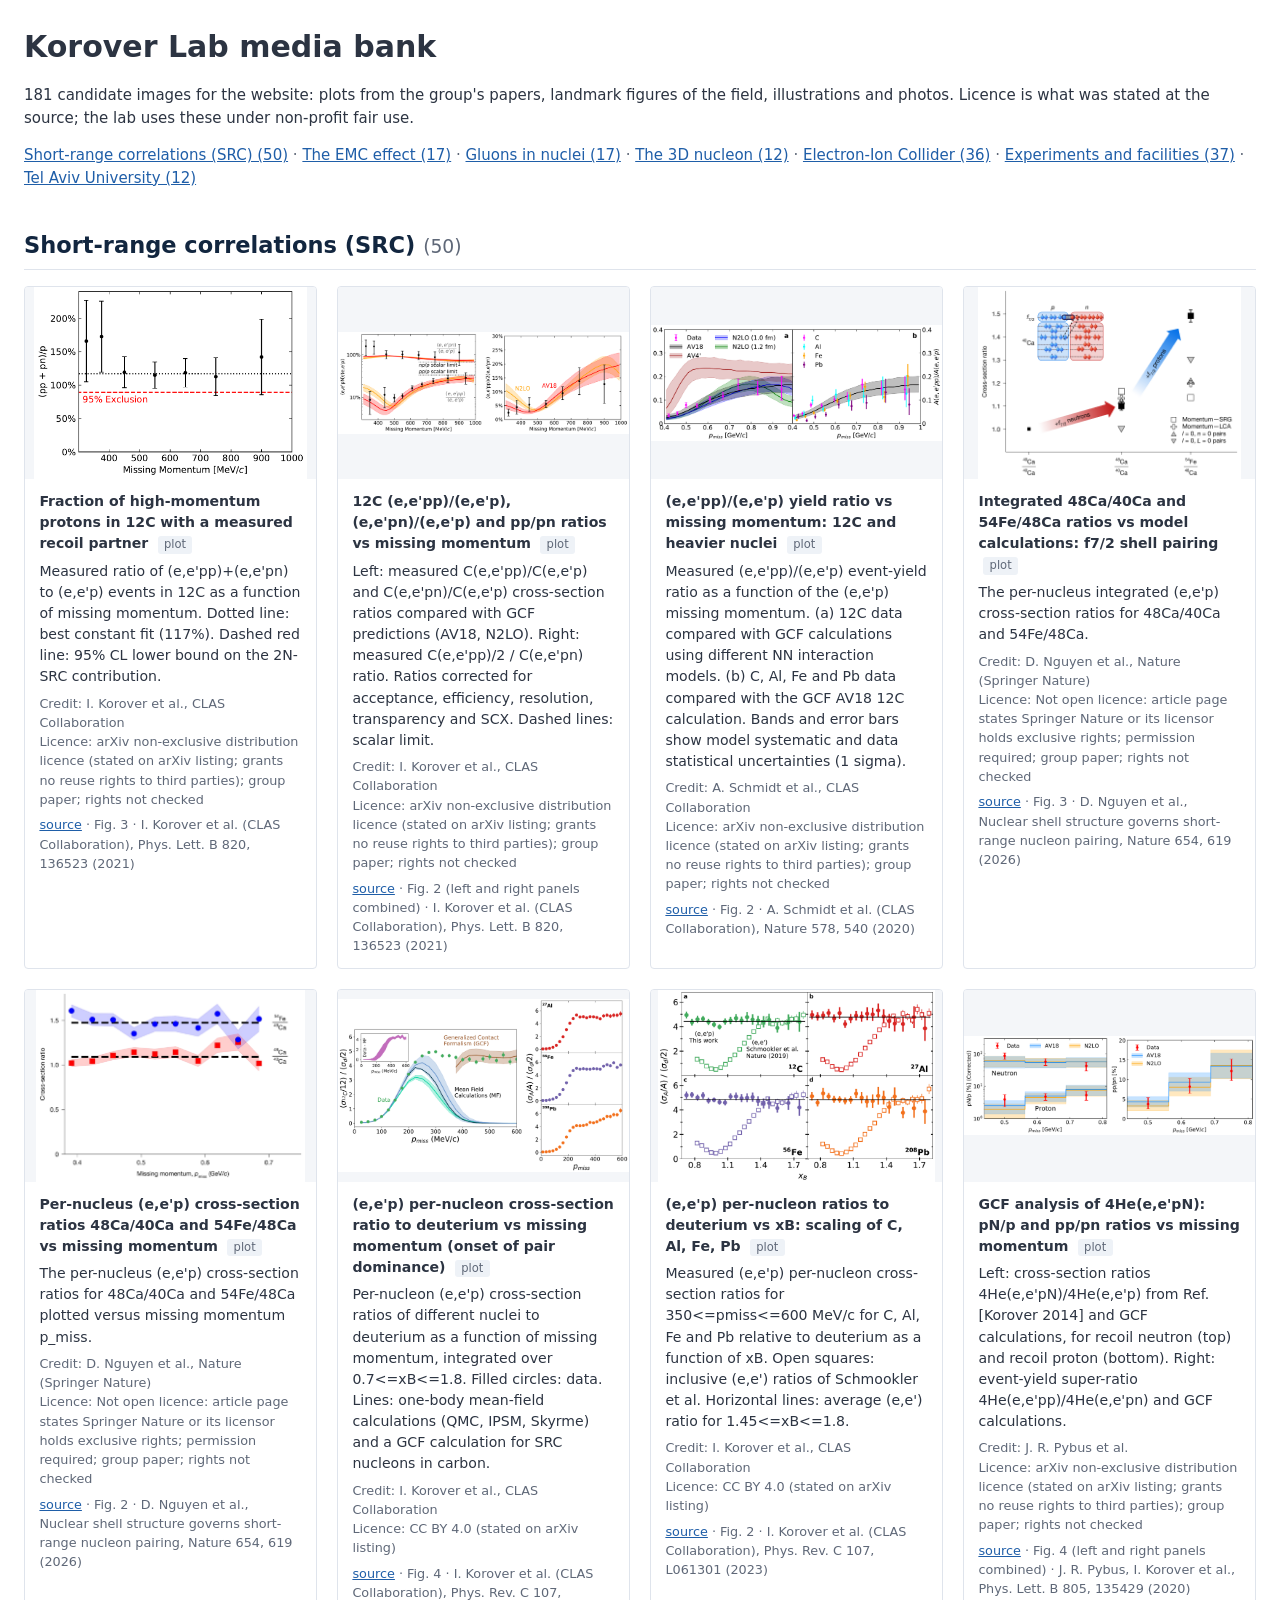
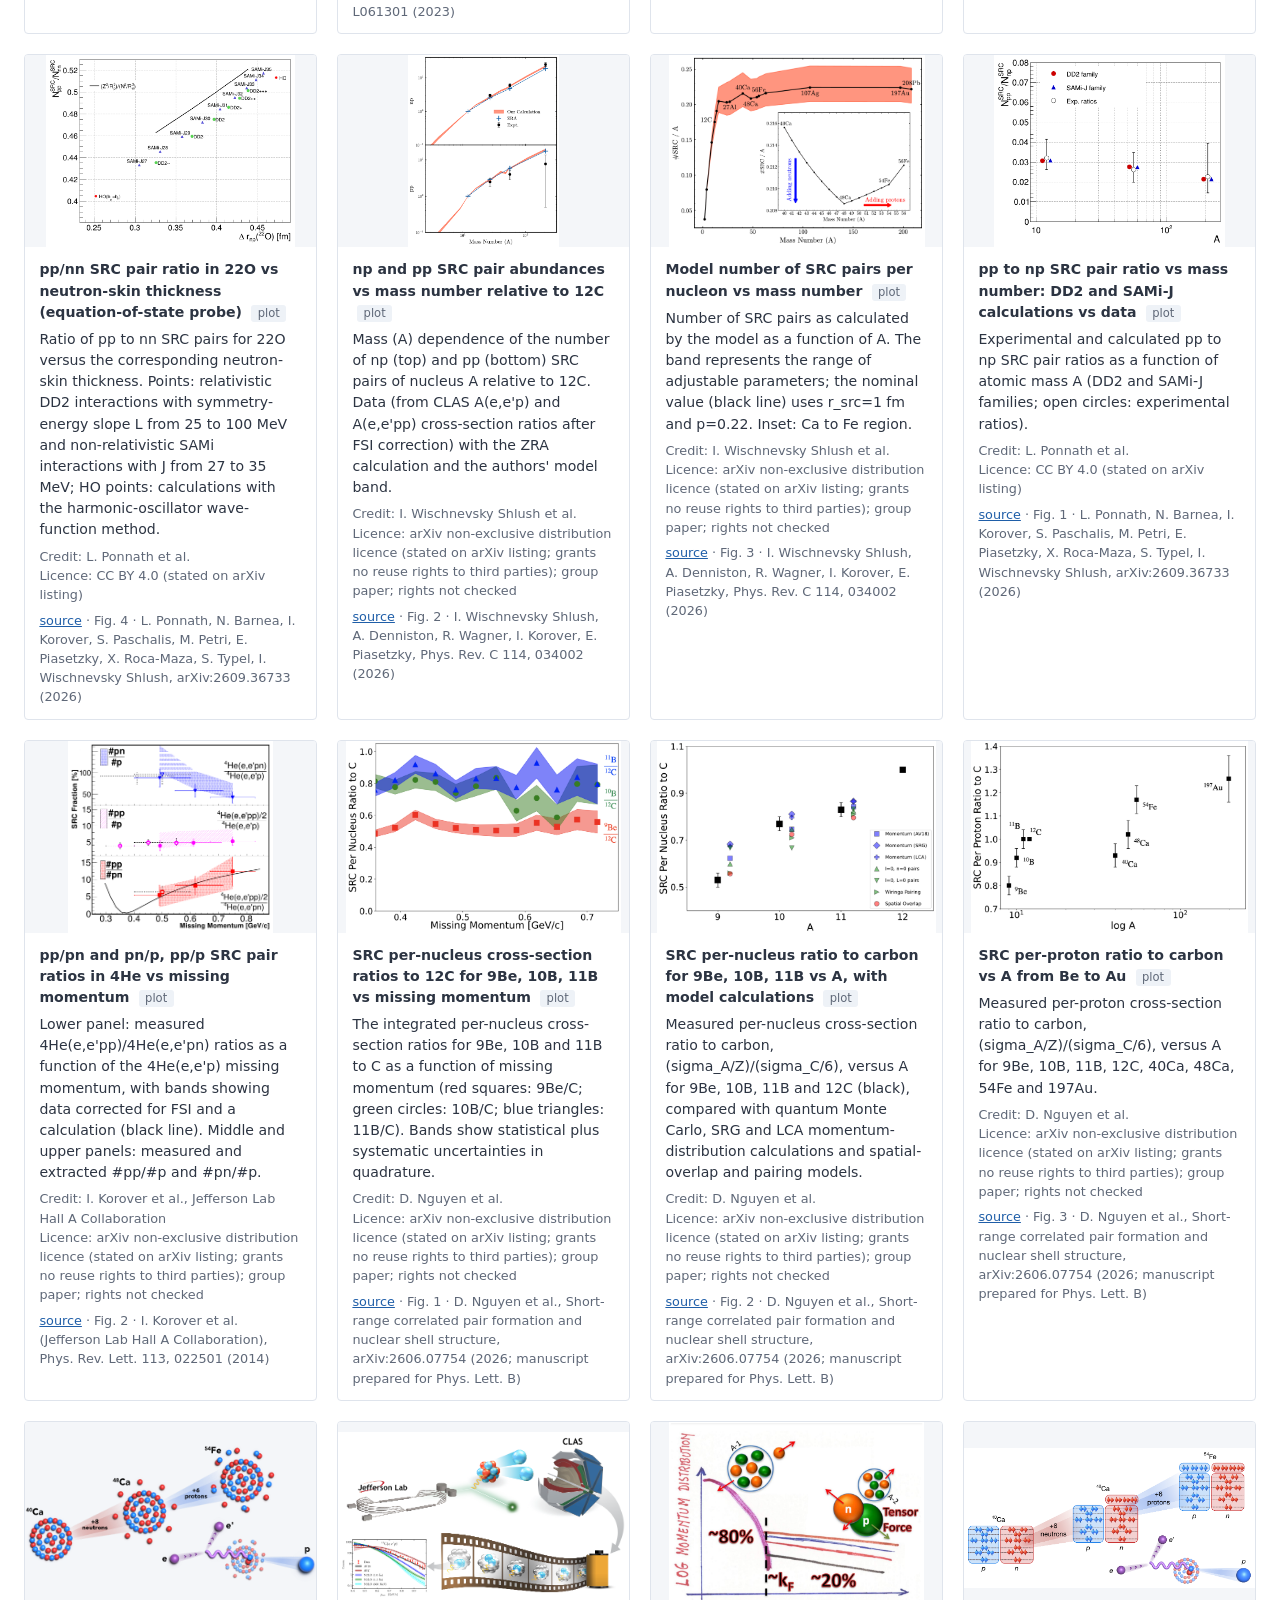
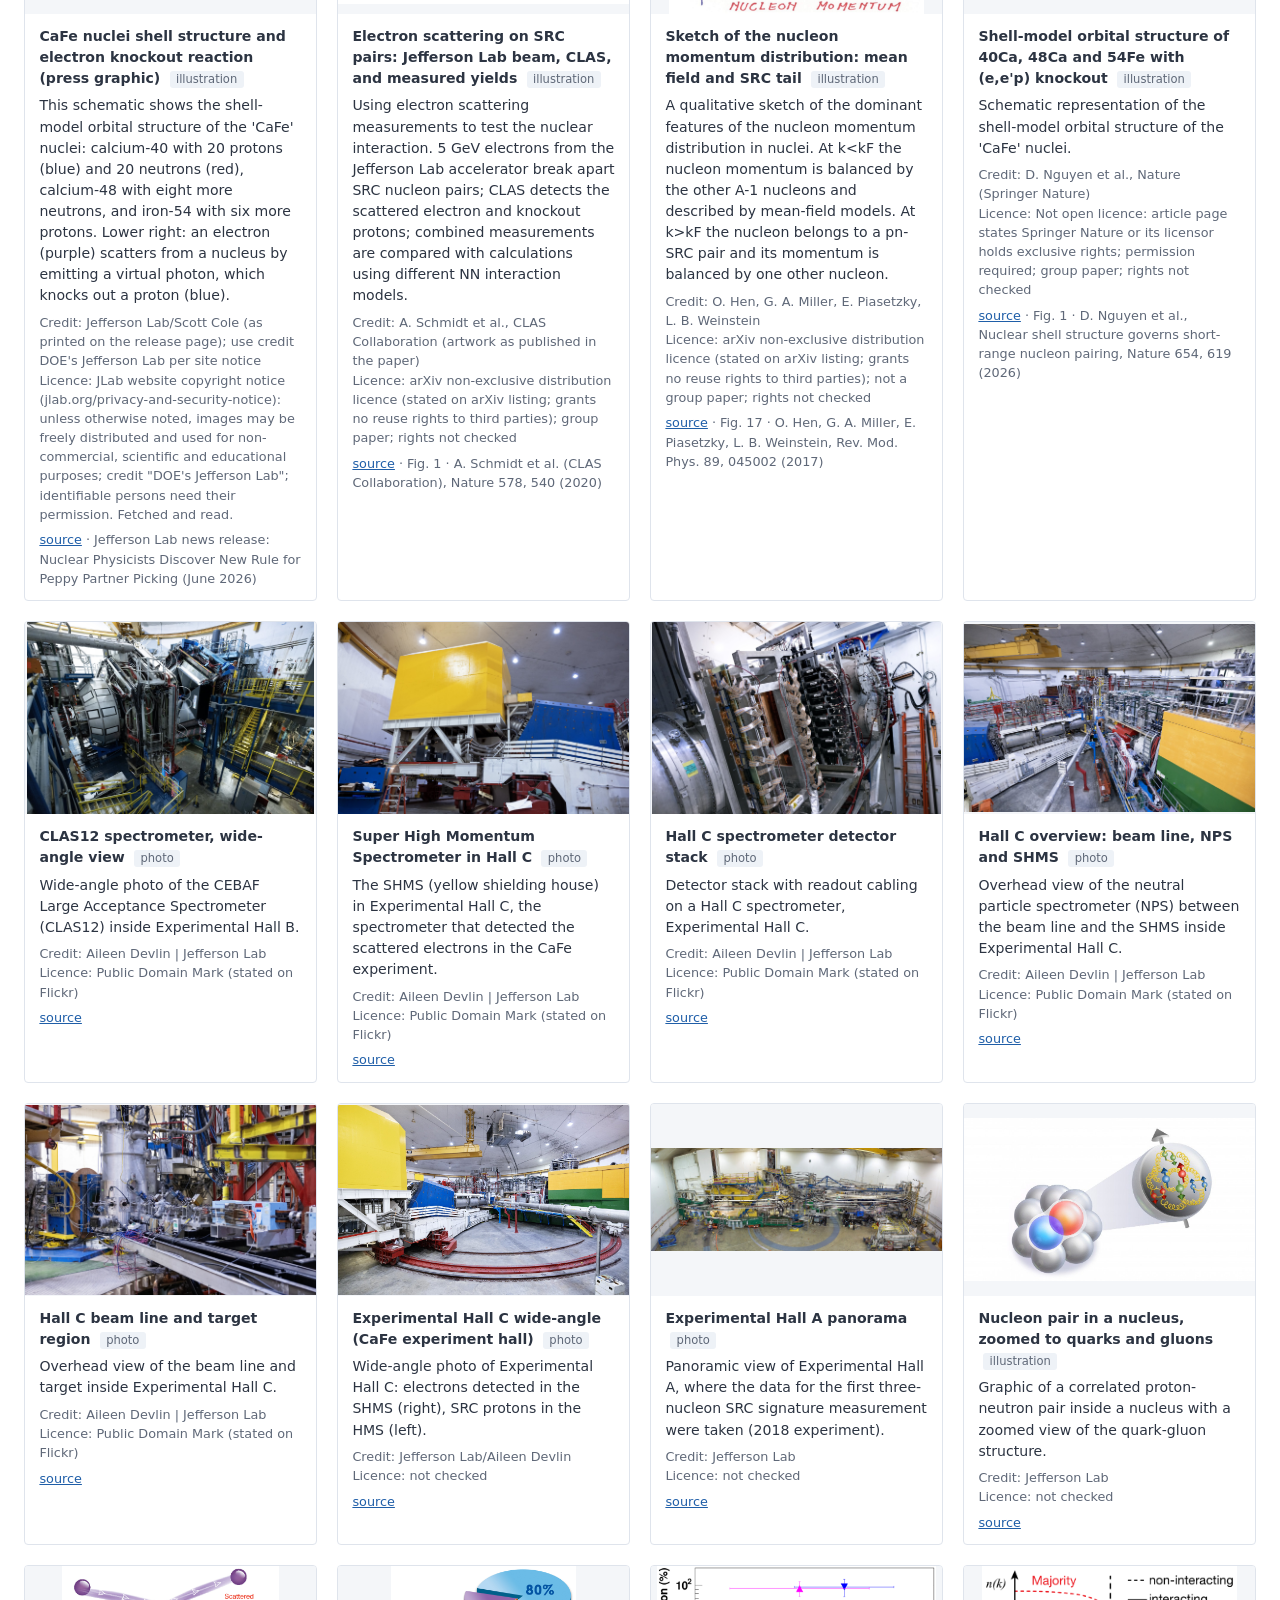
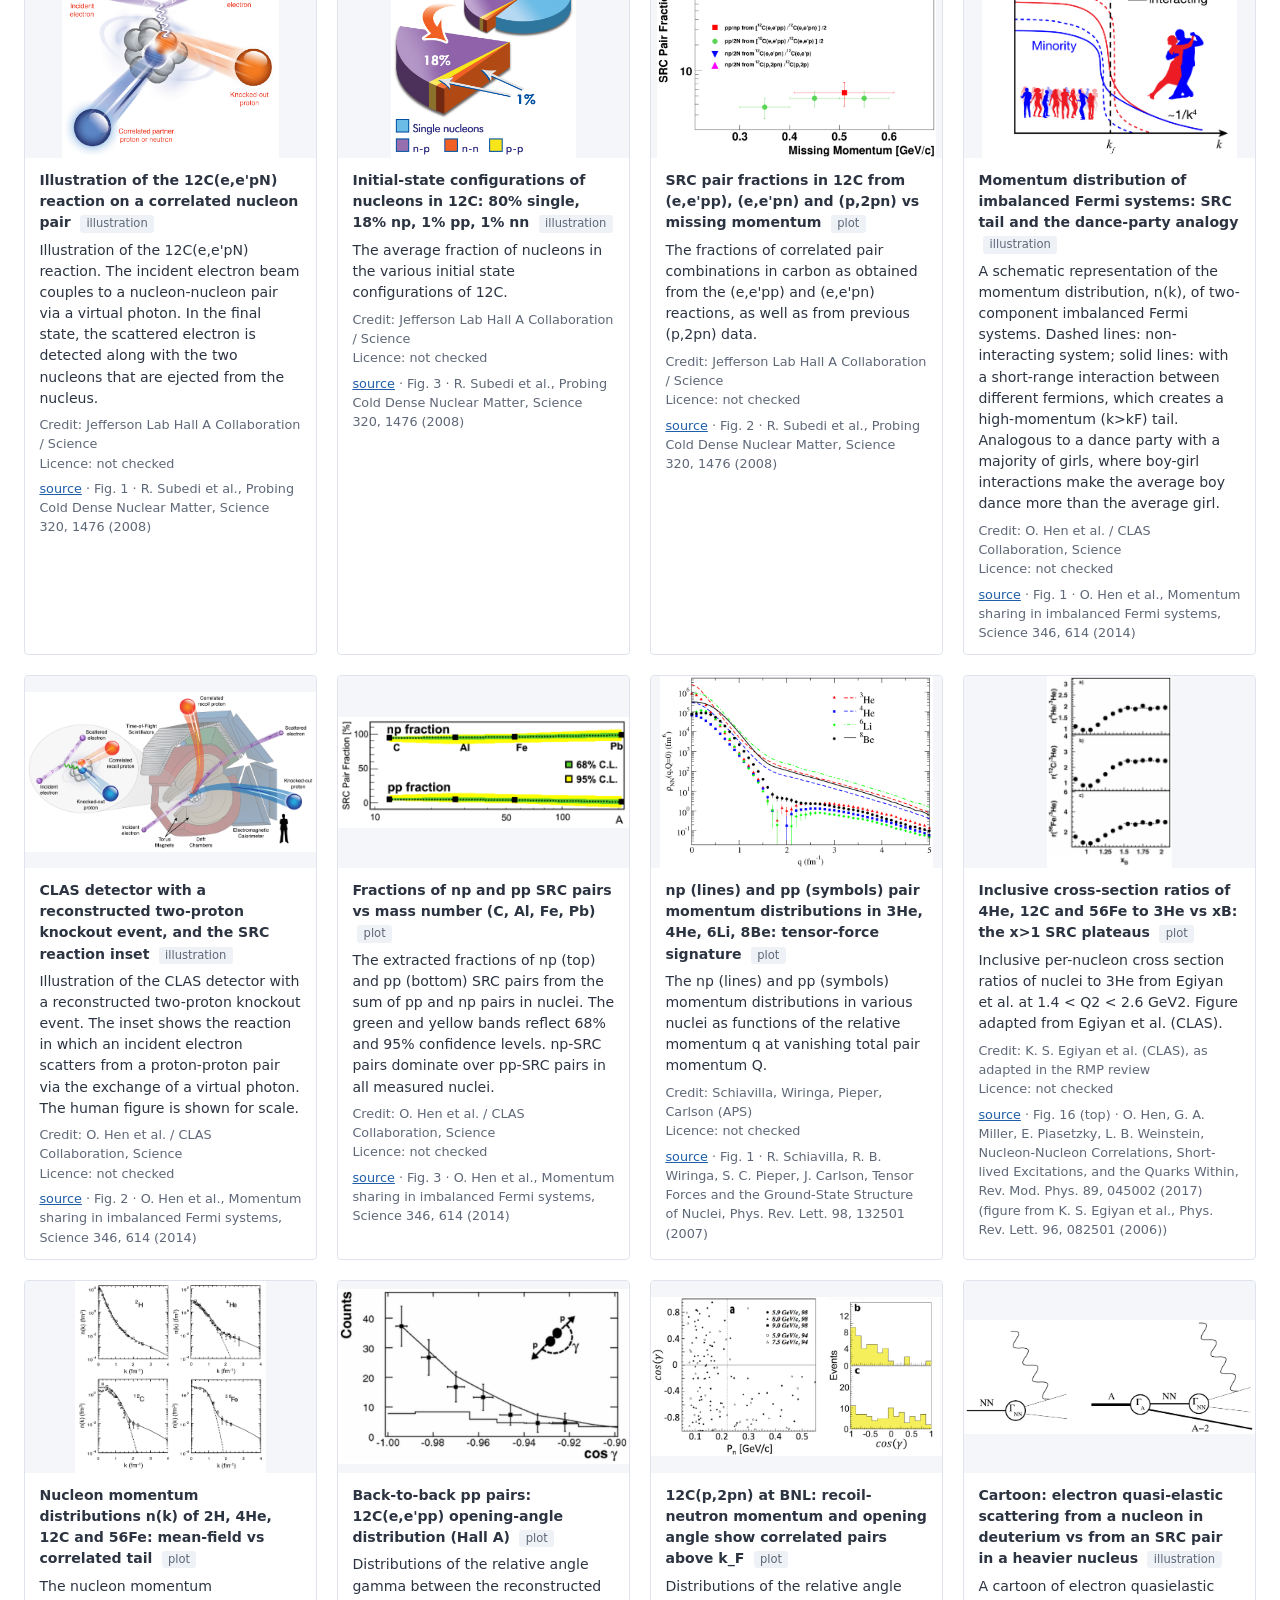
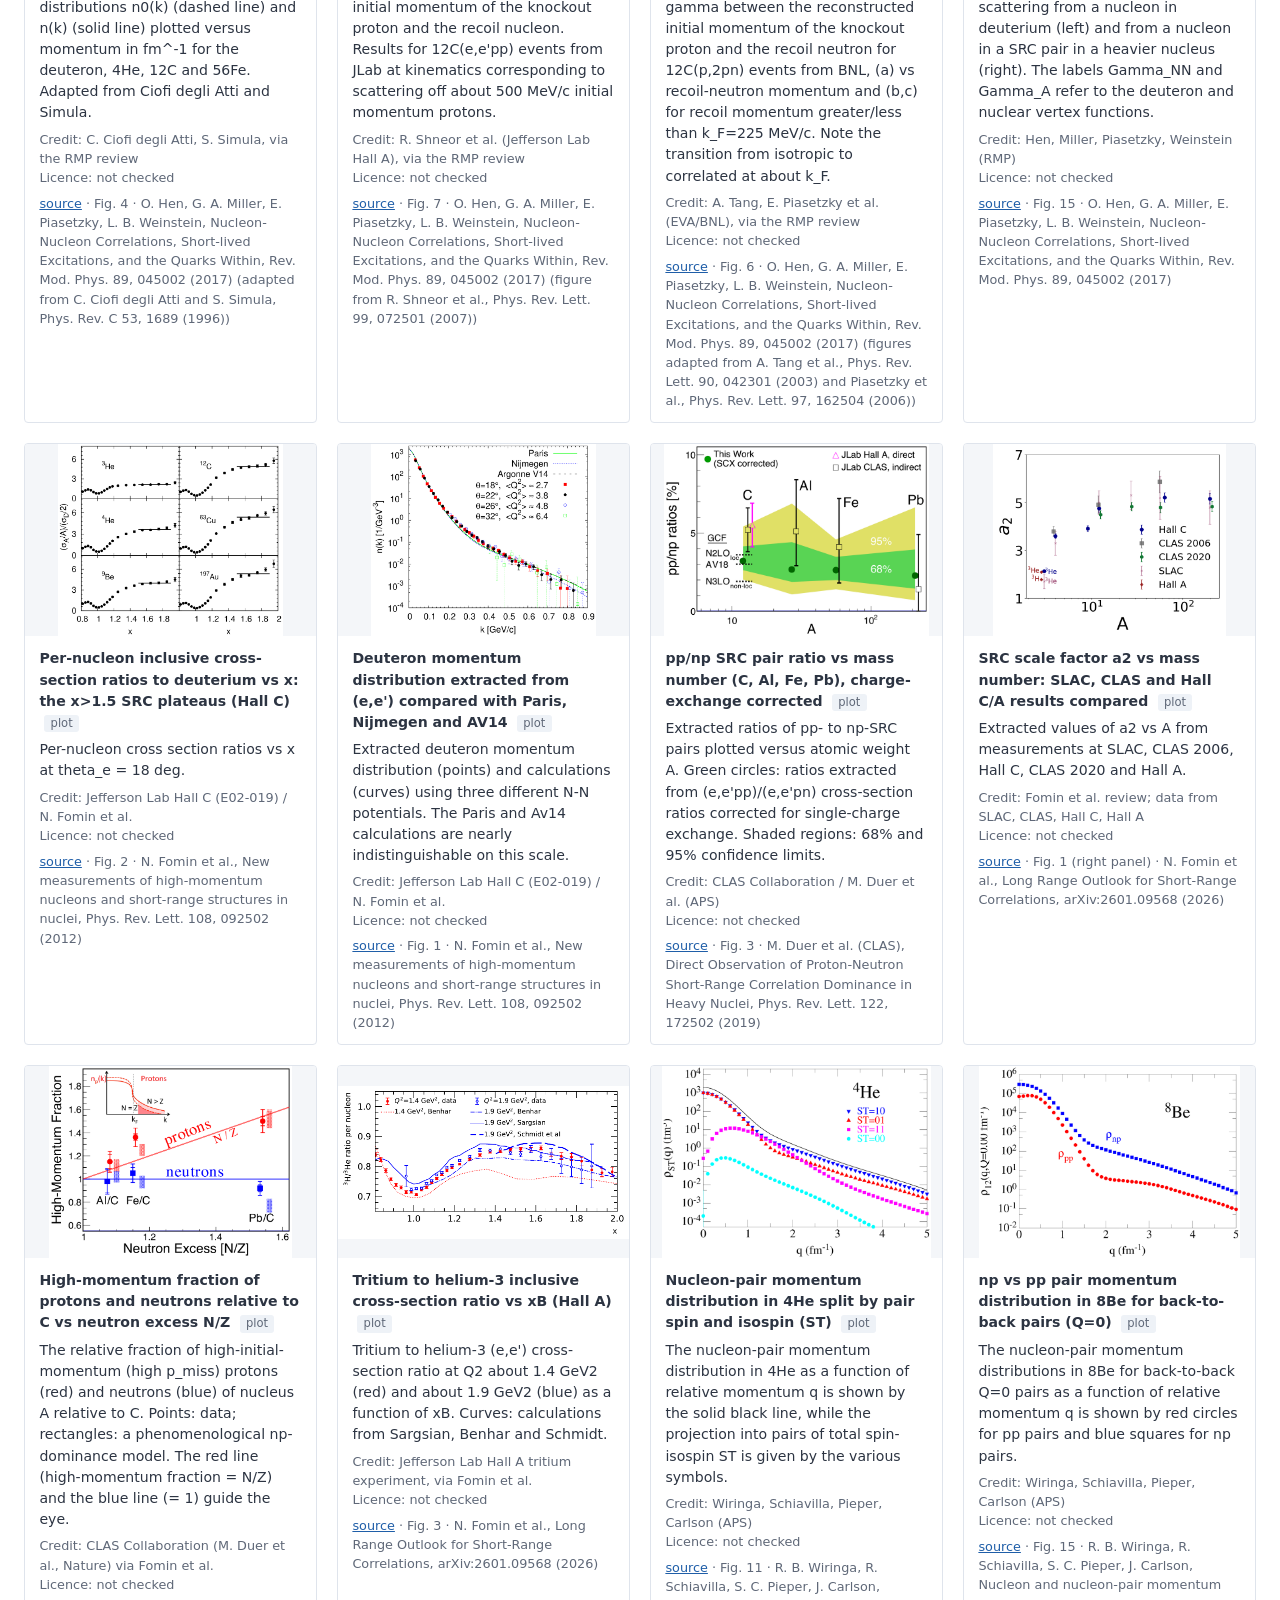
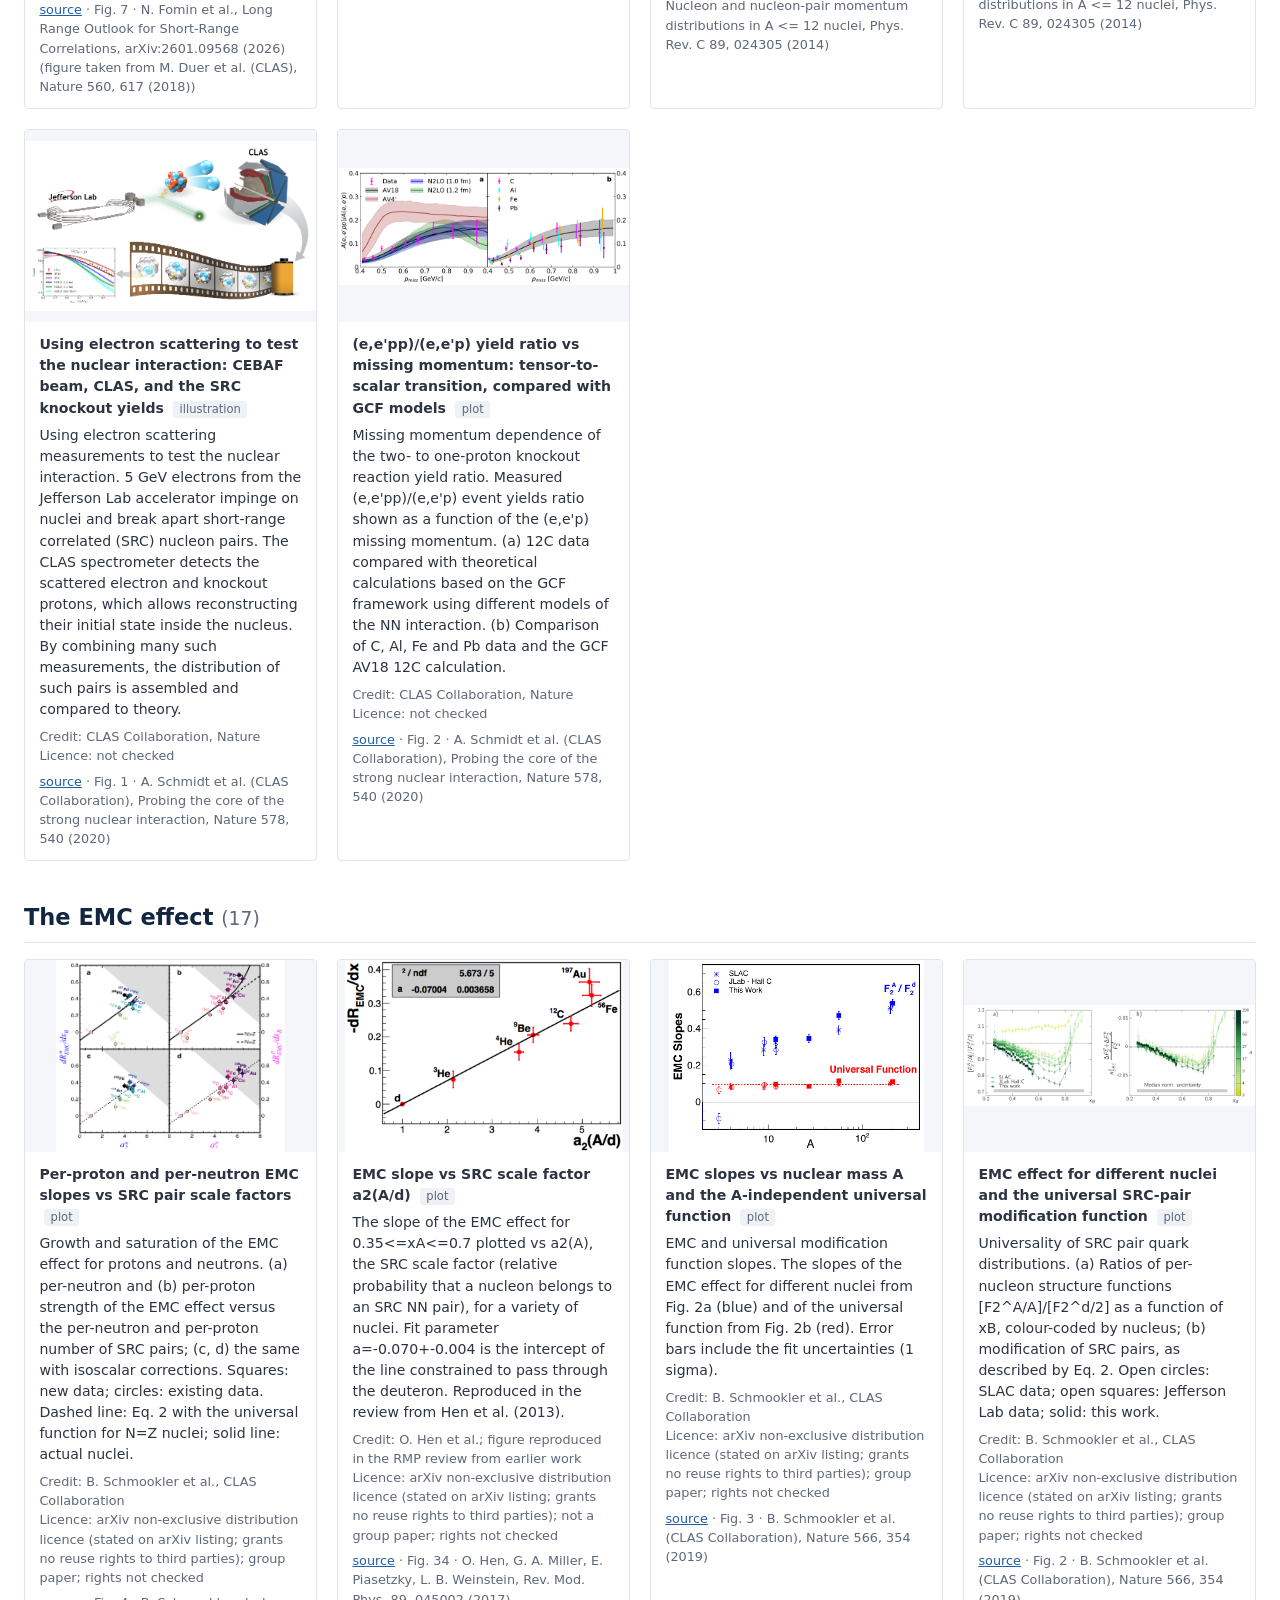
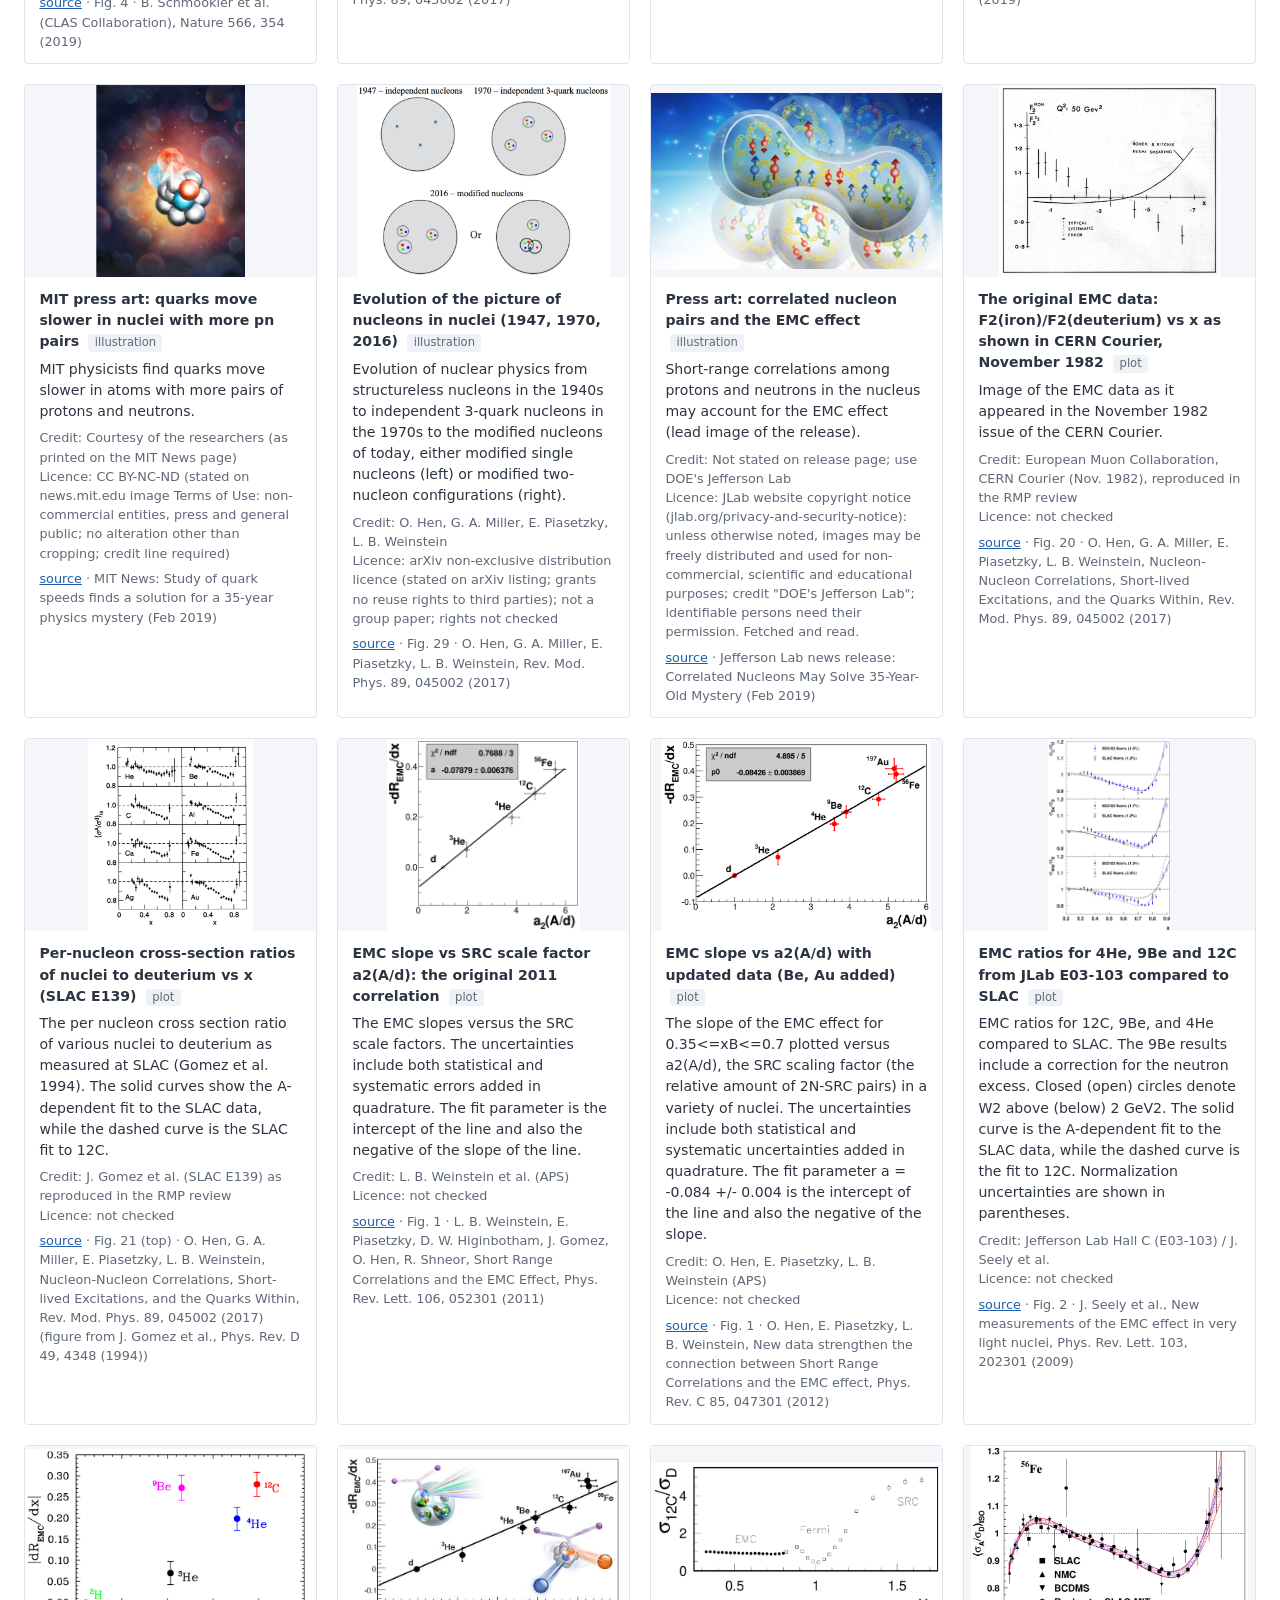
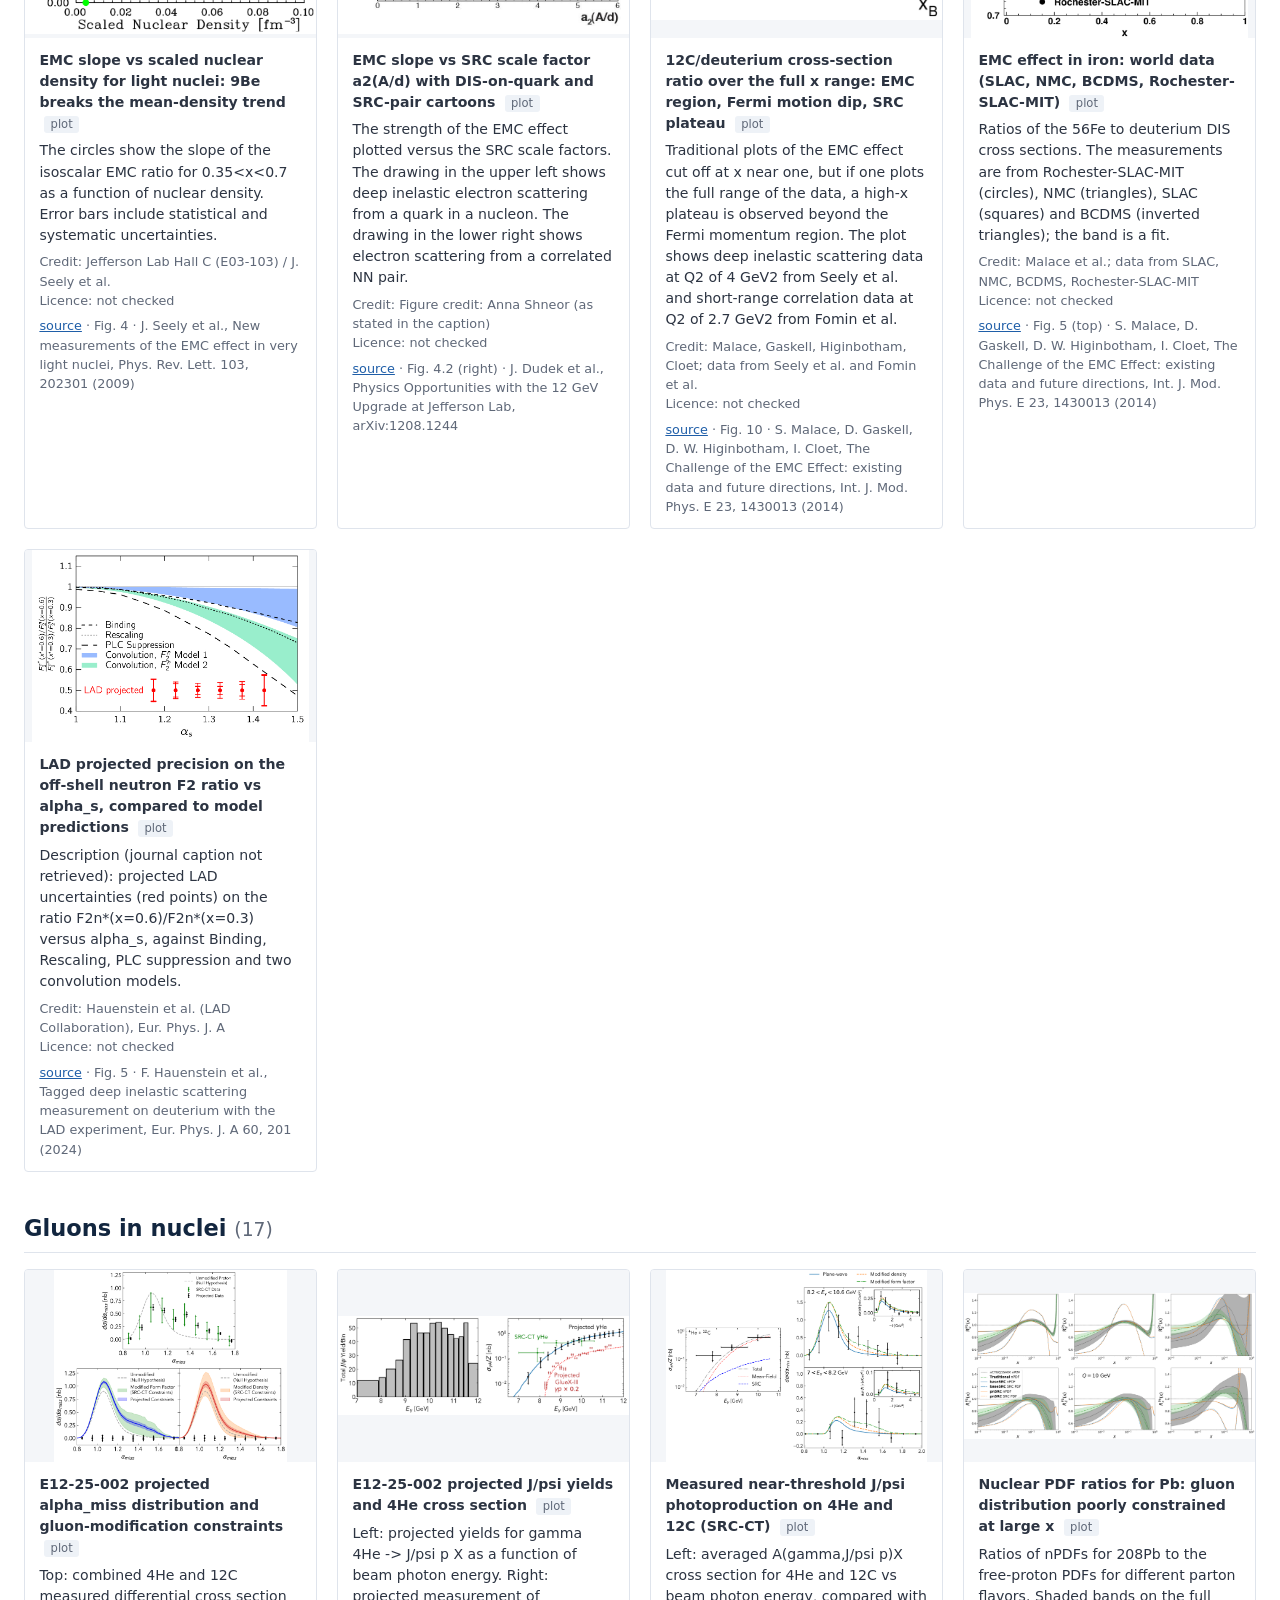
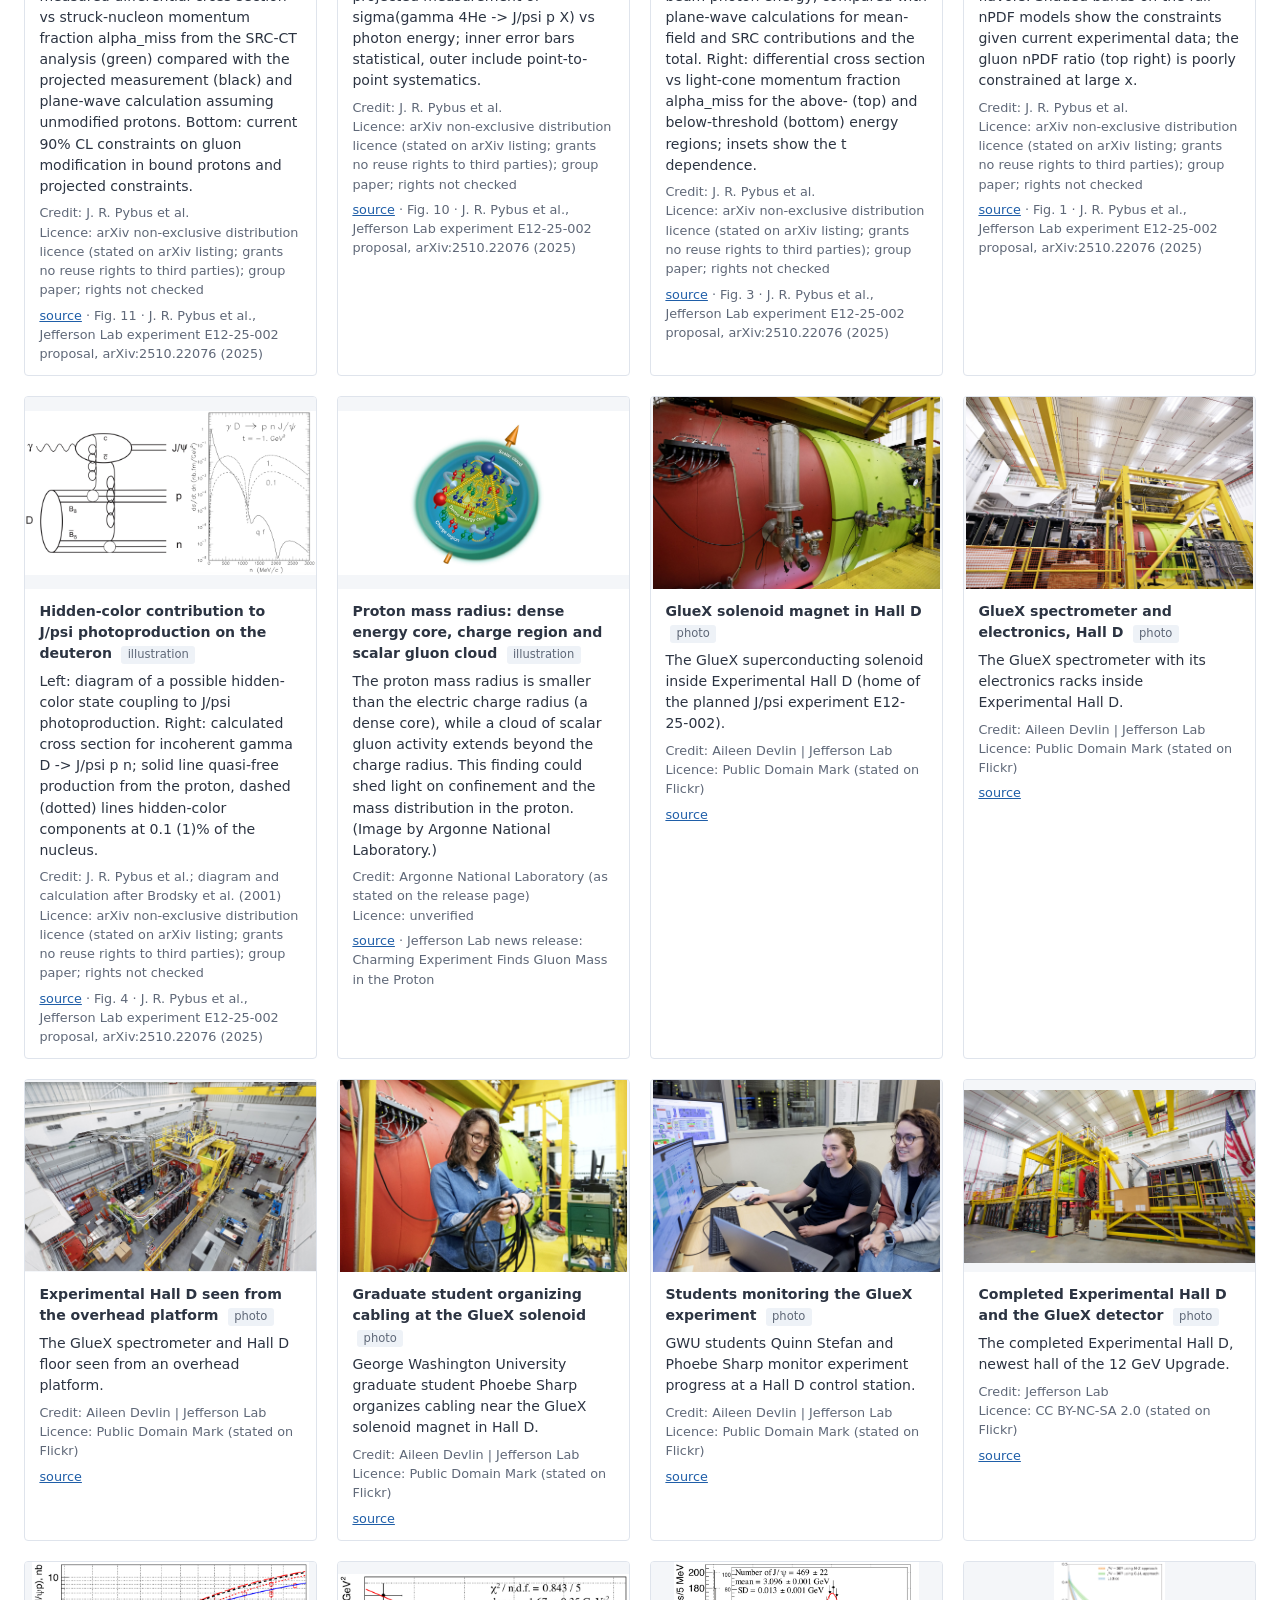
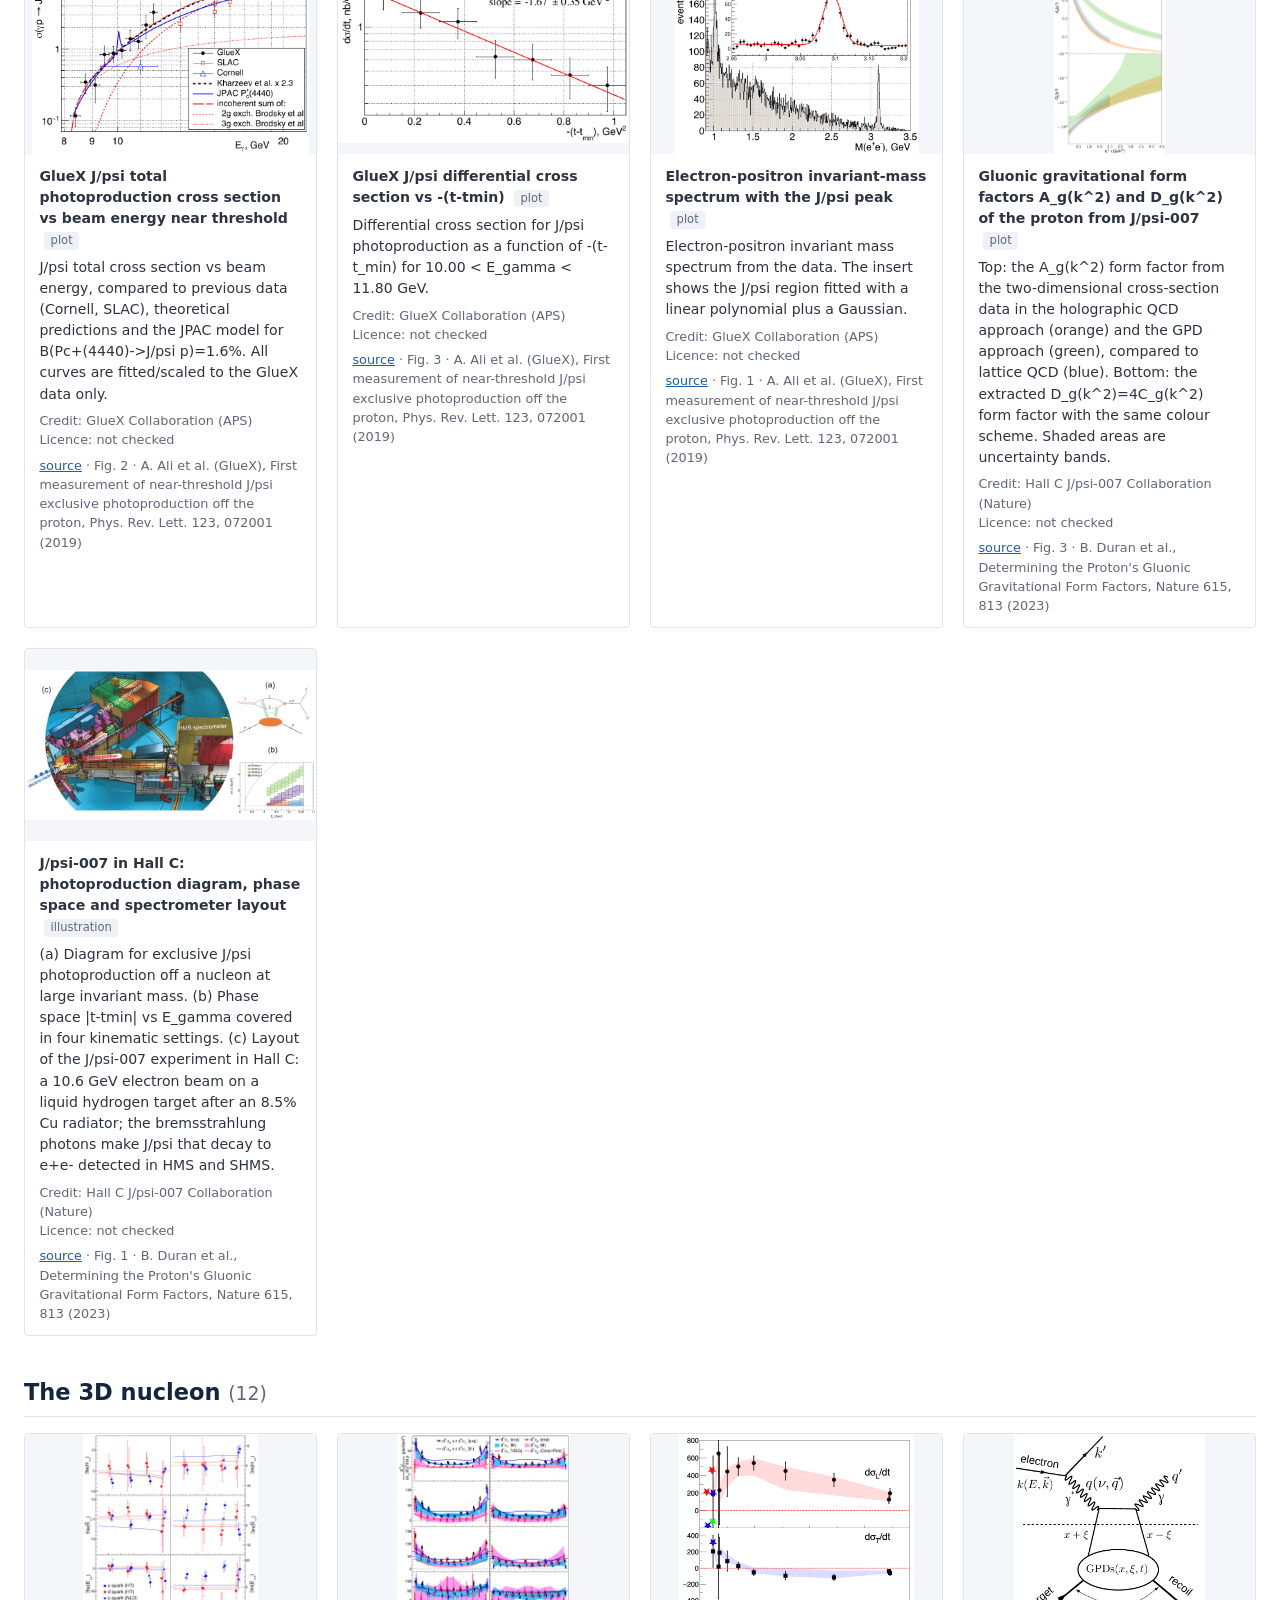
==== assets/media-bank/index.html @ c27e778a "Add media bank of candidate plots, illustrations and photos" ====
<!doctype html>
<html lang="en"><head><meta charset="utf-8"><meta name="viewport" content="width=device-width, initial-scale=1"><title>Korover Lab media bank</title>
<style>
body { margin: 0 auto; max-width: 90rem; padding: 1.5rem; font: 15px/1.5 system-ui, sans-serif; color: #2c3442; }
h1 { margin: 0 0 .25rem; } h2 { margin: 2.5rem 0 1rem; padding-bottom: .4rem; border-bottom: 1px solid #dfe4ec; color: #12263f; } h2 small { color: #5f6878; font-weight: 400; }
.grid { display: grid; grid-template-columns: repeat(auto-fill, minmax(18rem, 1fr)); gap: 1.25rem; }
figure { margin: 0; border: 1px solid #dfe4ec; border-radius: 4px; overflow: hidden; display: flex; flex-direction: column; }
figure img { display: block; width: 100%; height: 12rem; object-fit: contain; background: #f4f6f9; }
figcaption { padding: .75rem .9rem; font-size: .88rem; } figcaption p { margin: .4rem 0 0; } .meta { color: #5f6878; font-size: .8rem; }
.chip { display: inline-block; margin-left: .3rem; padding: 0 .4rem; border-radius: 3px; background: #eef2f7; font-size: .72rem; color: #5f6878; }
nav { margin-bottom: 1rem; color: #5f6878; } a { color: #1f5ea8; }
</style></head><body>
<h1>Korover Lab media bank</h1>
<p>181 candidate images for the website: plots from the group's papers, landmark figures of the field, illustrations and photos. Licence is what was stated at the source; the lab uses these under non-profit fair use.</p>
<nav><a href="#src">Short-range correlations (SRC) (50)</a> · <a href="#emc">The EMC effect (17)</a> · <a href="#gluons">Gluons in nuclei (17)</a> · <a href="#nucleon-3d">The 3D nucleon (12)</a> · <a href="#eic">Electron-Ion Collider (36)</a> · <a href="#experiments">Experiments and facilities (37)</a> · <a href="#tau">Tel Aviv University (12)</a></nav>
<h2 id="src">Short-range correlations (SRC) <small>(50)</small></h2>
<div class="grid">
<figure><a href="plots/src/src-c12-pair-fraction-2021.png"><img src="plots/src/src-c12-pair-fraction-2021.png" alt="" loading="lazy"></a>
<figcaption><b>Fraction of high-momentum protons in 12C with a measured recoil partner</b> <span class="chip">plot</span>
<p>Measured ratio of (e,e&#x27;pp)+(e,e&#x27;pn) to (e,e&#x27;p) events in 12C as a function of missing momentum. Dotted line: best constant fit (117%). Dashed red line: 95% CL lower bound on the 2N-SRC contribution.</p><p class="meta">Credit: I. Korover et al., CLAS Collaboration<br>Licence: arXiv non-exclusive distribution licence (stated on arXiv listing; grants no reuse rights to third parties); group paper; rights not checked</p><p class="meta"><a href="https://arxiv.org/abs/2004.07304">source</a> · Fig. 3 · I. Korover et al. (CLAS Collaboration), Phys. Lett. B 820, 136523 (2021)</p></figcaption></figure>
<figure><a href="plots/src/src-c12-pair-ratios-2021.png"><img src="plots/src/src-c12-pair-ratios-2021.png" alt="" loading="lazy"></a>
<figcaption><b>12C (e,e&#x27;pp)/(e,e&#x27;p), (e,e&#x27;pn)/(e,e&#x27;p) and pp/pn ratios vs missing momentum</b> <span class="chip">plot</span>
<p>Left: measured C(e,e&#x27;pp)/C(e,e&#x27;p) and C(e,e&#x27;pn)/C(e,e&#x27;p) cross-section ratios compared with GCF predictions (AV18, N2LO). Right: measured C(e,e&#x27;pp)/2 / C(e,e&#x27;pn) ratio. Ratios corrected for acceptance, efficiency, resolution, transparency and SCX. Dashed lines: scalar limit.</p><p class="meta">Credit: I. Korover et al., CLAS Collaboration<br>Licence: arXiv non-exclusive distribution licence (stated on arXiv listing; grants no reuse rights to third parties); group paper; rights not checked</p><p class="meta"><a href="https://arxiv.org/abs/2004.07304">source</a> · Fig. 2 (left and right panels combined) · I. Korover et al. (CLAS Collaboration), Phys. Lett. B 820, 136523 (2021)</p></figcaption></figure>
<figure><a href="plots/src/src-c12-pp-p-yield-ratio-2020.png"><img src="plots/src/src-c12-pp-p-yield-ratio-2020.png" alt="" loading="lazy"></a>
<figcaption><b>(e,e&#x27;pp)/(e,e&#x27;p) yield ratio vs missing momentum: 12C and heavier nuclei</b> <span class="chip">plot</span>
<p>Measured (e,e&#x27;pp)/(e,e&#x27;p) event-yield ratio as a function of the (e,e&#x27;p) missing momentum. (a) 12C data compared with GCF calculations using different NN interaction models. (b) C, Al, Fe and Pb data compared with the GCF AV18 12C calculation. Bands and error bars show model systematic and data statistical uncertainties (1 sigma).</p><p class="meta">Credit: A. Schmidt et al., CLAS Collaboration<br>Licence: arXiv non-exclusive distribution licence (stated on arXiv listing; grants no reuse rights to third parties); group paper; rights not checked</p><p class="meta"><a href="https://arxiv.org/abs/2004.11221">source</a> · Fig. 2 · A. Schmidt et al. (CLAS Collaboration), Nature 578, 540 (2020)</p></figcaption></figure>
<figure><a href="plots/src/src-cafe-ratios-vs-model-2026.png"><img src="plots/src/src-cafe-ratios-vs-model-2026.png" alt="" loading="lazy"></a>
<figcaption><b>Integrated 48Ca/40Ca and 54Fe/48Ca ratios vs model calculations: f7/2 shell pairing</b> <span class="chip">plot</span>
<p>The per-nucleus integrated (e,e&#x27;p) cross-section ratios for 48Ca/40Ca and 54Fe/48Ca.</p><p class="meta">Credit: D. Nguyen et al., Nature (Springer Nature)<br>Licence: Not open licence: article page states Springer Nature or its licensor holds exclusive rights; permission required; group paper; rights not checked</p><p class="meta"><a href="https://doi.org/10.1038/s41586-026-10616-2">source</a> · Fig. 3 · D. Nguyen et al., Nuclear shell structure governs short-range nucleon pairing, Nature 654, 619 (2026)</p></figcaption></figure>
<figure><a href="plots/src/src-cafe-ratios-vs-pmiss-2026.png"><img src="plots/src/src-cafe-ratios-vs-pmiss-2026.png" alt="" loading="lazy"></a>
<figcaption><b>Per-nucleus (e,e&#x27;p) cross-section ratios 48Ca/40Ca and 54Fe/48Ca vs missing momentum</b> <span class="chip">plot</span>
<p>The per-nucleus (e,e&#x27;p) cross-section ratios for 48Ca/40Ca and 54Fe/48Ca plotted versus missing momentum p_miss.</p><p class="meta">Credit: D. Nguyen et al., Nature (Springer Nature)<br>Licence: Not open licence: article page states Springer Nature or its licensor holds exclusive rights; permission required; group paper; rights not checked</p><p class="meta"><a href="https://doi.org/10.1038/s41586-026-10616-2">source</a> · Fig. 2 · D. Nguyen et al., Nuclear shell structure governs short-range nucleon pairing, Nature 654, 619 (2026)</p></figcaption></figure>
<figure><a href="plots/src/src-eep-pmiss-scaling-2023.png"><img src="plots/src/src-eep-pmiss-scaling-2023.png" alt="" loading="lazy"></a>
<figcaption><b>(e,e&#x27;p) per-nucleon cross-section ratio to deuterium vs missing momentum (onset of pair dominance)</b> <span class="chip">plot</span>
<p>Per-nucleon (e,e&#x27;p) cross-section ratios of different nuclei to deuterium as a function of missing momentum, integrated over 0.7&lt;=xB&lt;=1.8. Filled circles: data. Lines: one-body mean-field calculations (QMC, IPSM, Skyrme) and a GCF calculation for SRC nucleons in carbon.</p><p class="meta">Credit: I. Korover et al., CLAS Collaboration<br>Licence: CC BY 4.0 (stated on arXiv listing)</p><p class="meta"><a href="https://arxiv.org/abs/2209.01492">source</a> · Fig. 4 · I. Korover et al. (CLAS Collaboration), Phys. Rev. C 107, L061301 (2023)</p></figcaption></figure>
<figure><a href="plots/src/src-eep-xb-scaling-2023.png"><img src="plots/src/src-eep-xb-scaling-2023.png" alt="" loading="lazy"></a>
<figcaption><b>(e,e&#x27;p) per-nucleon ratios to deuterium vs xB: scaling of C, Al, Fe, Pb</b> <span class="chip">plot</span>
<p>Measured (e,e&#x27;p) per-nucleon cross-section ratios for 350&lt;=pmiss&lt;=600 MeV/c for C, Al, Fe and Pb relative to deuterium as a function of xB. Open squares: inclusive (e,e&#x27;) ratios of Schmookler et al. Horizontal lines: average (e,e&#x27;) ratio for 1.45&lt;=xB&lt;=1.8.</p><p class="meta">Credit: I. Korover et al., CLAS Collaboration<br>Licence: CC BY 4.0 (stated on arXiv listing)</p><p class="meta"><a href="https://arxiv.org/abs/2209.01492">source</a> · Fig. 2 · I. Korover et al. (CLAS Collaboration), Phys. Rev. C 107, L061301 (2023)</p></figcaption></figure>
<figure><a href="plots/src/src-gcf-he4-pair-ratios-2020.png"><img src="plots/src/src-gcf-he4-pair-ratios-2020.png" alt="" loading="lazy"></a>
<figcaption><b>GCF analysis of 4He(e,e&#x27;pN): pN/p and pp/pn ratios vs missing momentum</b> <span class="chip">plot</span>
<p>Left: cross-section ratios 4He(e,e&#x27;pN)/4He(e,e&#x27;p) from Ref. [Korover 2014] and GCF calculations, for recoil neutron (top) and recoil proton (bottom). Right: event-yield super-ratio 4He(e,e&#x27;pp)/4He(e,e&#x27;pn) and GCF calculations.</p><p class="meta">Credit: J. R. Pybus et al.<br>Licence: arXiv non-exclusive distribution licence (stated on arXiv listing; grants no reuse rights to third parties); group paper; rights not checked</p><p class="meta"><a href="https://arxiv.org/abs/2003.02318">source</a> · Fig. 4 (left and right panels combined) · J. R. Pybus, I. Korover et al., Phys. Lett. B 805, 135429 (2020)</p></figcaption></figure>
<figure><a href="plots/src/src-o22-pp-nn-vs-neutron-skin-2026.png"><img src="plots/src/src-o22-pp-nn-vs-neutron-skin-2026.png" alt="" loading="lazy"></a>
<figcaption><b>pp/nn SRC pair ratio in 22O vs neutron-skin thickness (equation-of-state probe)</b> <span class="chip">plot</span>
<p>Ratio of pp to nn SRC pairs for 22O versus the corresponding neutron-skin thickness. Points: relativistic DD2 interactions with symmetry-energy slope L from 25 to 100 MeV and non-relativistic SAMi interactions with J from 27 to 35 MeV; HO points: calculations with the harmonic-oscillator wave-function method.</p><p class="meta">Credit: L. Ponnath et al.<br>Licence: CC BY 4.0 (stated on arXiv listing)</p><p class="meta"><a href="https://arxiv.org/abs/2609.36733">source</a> · Fig. 4 · L. Ponnath, N. Barnea, I. Korover, S. Paschalis, M. Petri, E. Piasetzky, X. Roca-Maza, S. Typel, I. Wischnevsky Shlush, arXiv:2609.36733 (2026)</p></figcaption></figure>
<figure><a href="plots/src/src-pair-abundances-model-2025.png"><img src="plots/src/src-pair-abundances-model-2025.png" alt="" loading="lazy"></a>
<figcaption><b>np and pp SRC pair abundances vs mass number relative to 12C</b> <span class="chip">plot</span>
<p>Mass (A) dependence of the number of np (top) and pp (bottom) SRC pairs of nucleus A relative to 12C. Data (from CLAS A(e,e&#x27;p) and A(e,e&#x27;pp) cross-section ratios after FSI correction) with the ZRA calculation and the authors&#x27; model band.</p><p class="meta">Credit: I. Wischnevsky Shlush et al.<br>Licence: arXiv non-exclusive distribution licence (stated on arXiv listing; grants no reuse rights to third parties); group paper; rights not checked</p><p class="meta"><a href="https://arxiv.org/abs/2512.14447">source</a> · Fig. 2 · I. Wischnevsky Shlush, A. Denniston, R. Wagner, I. Korover, E. Piasetzky, Phys. Rev. C 114, 034002 (2026)</p></figcaption></figure>
<figure><a href="plots/src/src-pair-number-vs-A-model-2025.png"><img src="plots/src/src-pair-number-vs-A-model-2025.png" alt="" loading="lazy"></a>
<figcaption><b>Model number of SRC pairs per nucleon vs mass number</b> <span class="chip">plot</span>
<p>Number of SRC pairs as calculated by the model as a function of A. The band represents the range of adjustable parameters; the nominal value (black line) uses r_src=1 fm and p=0.22. Inset: Ca to Fe region.</p><p class="meta">Credit: I. Wischnevsky Shlush et al.<br>Licence: arXiv non-exclusive distribution licence (stated on arXiv listing; grants no reuse rights to third parties); group paper; rights not checked</p><p class="meta"><a href="https://arxiv.org/abs/2512.14447">source</a> · Fig. 3 · I. Wischnevsky Shlush, A. Denniston, R. Wagner, I. Korover, E. Piasetzky, Phys. Rev. C 114, 034002 (2026)</p></figcaption></figure>
<figure><a href="plots/src/src-pp-np-ratio-vs-A-eos-2026.png"><img src="plots/src/src-pp-np-ratio-vs-A-eos-2026.png" alt="" loading="lazy"></a>
<figcaption><b>pp to np SRC pair ratio vs mass number: DD2 and SAMi-J calculations vs data</b> <span class="chip">plot</span>
<p>Experimental and calculated pp to np SRC pair ratios as a function of atomic mass A (DD2 and SAMi-J families; open circles: experimental ratios).</p><p class="meta">Credit: L. Ponnath et al.<br>Licence: CC BY 4.0 (stated on arXiv listing)</p><p class="meta"><a href="https://arxiv.org/abs/2609.36733">source</a> · Fig. 1 · L. Ponnath, N. Barnea, I. Korover, S. Paschalis, M. Petri, E. Piasetzky, X. Roca-Maza, S. Typel, I. Wischnevsky Shlush, arXiv:2609.36733 (2026)</p></figcaption></figure>
<figure><a href="plots/src/src-pp-pn-ratio-he4-2014.png"><img src="plots/src/src-pp-pn-ratio-he4-2014.png" alt="" loading="lazy"></a>
<figcaption><b>pp/pn and pn/p, pp/p SRC pair ratios in 4He vs missing momentum</b> <span class="chip">plot</span>
<p>Lower panel: measured 4He(e,e&#x27;pp)/4He(e,e&#x27;pn) ratios as a function of the 4He(e,e&#x27;p) missing momentum, with bands showing data corrected for FSI and a calculation (black line). Middle and upper panels: measured and extracted #pp/#p and #pn/#p.</p><p class="meta">Credit: I. Korover et al., Jefferson Lab Hall A Collaboration<br>Licence: arXiv non-exclusive distribution licence (stated on arXiv listing; grants no reuse rights to third parties); group paper; rights not checked</p><p class="meta"><a href="https://arxiv.org/abs/1401.6138">source</a> · Fig. 2 · I. Korover et al. (Jefferson Lab Hall A Collaboration), Phys. Rev. Lett. 113, 022501 (2014)</p></figcaption></figure>
<figure><a href="plots/src/src-shell-be-b-c-pmiss-ratios-2026.png"><img src="plots/src/src-shell-be-b-c-pmiss-ratios-2026.png" alt="" loading="lazy"></a>
<figcaption><b>SRC per-nucleus cross-section ratios to 12C for 9Be, 10B, 11B vs missing momentum</b> <span class="chip">plot</span>
<p>The integrated per-nucleus cross-section ratios for 9Be, 10B and 11B to C as a function of missing momentum (red squares: 9Be/C; green circles: 10B/C; blue triangles: 11B/C). Bands show statistical plus systematic uncertainties in quadrature.</p><p class="meta">Credit: D. Nguyen et al.<br>Licence: arXiv non-exclusive distribution licence (stated on arXiv listing; grants no reuse rights to third parties); group paper; rights not checked</p><p class="meta"><a href="https://arxiv.org/abs/2606.07754">source</a> · Fig. 1 · D. Nguyen et al., Short-range correlated pair formation and nuclear shell structure, arXiv:2606.07754 (2026; manuscript prepared for Phys. Lett. B)</p></figcaption></figure>
<figure><a href="plots/src/src-shell-light-nuclei-ratio-vs-A-2026.png"><img src="plots/src/src-shell-light-nuclei-ratio-vs-A-2026.png" alt="" loading="lazy"></a>
<figcaption><b>SRC per-nucleus ratio to carbon for 9Be, 10B, 11B vs A, with model calculations</b> <span class="chip">plot</span>
<p>Measured per-nucleus cross-section ratio to carbon, (sigma_A/Z)/(sigma_C/6), versus A for 9Be, 10B, 11B and 12C (black), compared with quantum Monte Carlo, SRG and LCA momentum-distribution calculations and spatial-overlap and pairing models.</p><p class="meta">Credit: D. Nguyen et al.<br>Licence: arXiv non-exclusive distribution licence (stated on arXiv listing; grants no reuse rights to third parties); group paper; rights not checked</p><p class="meta"><a href="https://arxiv.org/abs/2606.07754">source</a> · Fig. 2 · D. Nguyen et al., Short-range correlated pair formation and nuclear shell structure, arXiv:2606.07754 (2026; manuscript prepared for Phys. Lett. B)</p></figcaption></figure>
<figure><a href="plots/src/src-shell-per-proton-ratio-vs-A-2026.png"><img src="plots/src/src-shell-per-proton-ratio-vs-A-2026.png" alt="" loading="lazy"></a>
<figcaption><b>SRC per-proton ratio to carbon vs A from Be to Au</b> <span class="chip">plot</span>
<p>Measured per-proton cross-section ratio to carbon, (sigma_A/Z)/(sigma_C/6), versus A for 9Be, 10B, 11B, 12C, 40Ca, 48Ca, 54Fe and 197Au.</p><p class="meta">Credit: D. Nguyen et al.<br>Licence: arXiv non-exclusive distribution licence (stated on arXiv listing; grants no reuse rights to third parties); group paper; rights not checked</p><p class="meta"><a href="https://arxiv.org/abs/2606.07754">source</a> · Fig. 3 · D. Nguyen et al., Short-range correlated pair formation and nuclear shell structure, arXiv:2606.07754 (2026; manuscript prepared for Phys. Lett. B)</p></figcaption></figure>
<figure><a href="illustrations/src/src-cafe-shells-jlab-press-2026.png"><img src="illustrations/src/src-cafe-shells-jlab-press-2026.png" alt="" loading="lazy"></a>
<figcaption><b>CaFe nuclei shell structure and electron knockout reaction (press graphic)</b> <span class="chip">illustration</span>
<p>This schematic shows the shell-model orbital structure of the &#x27;CaFe&#x27; nuclei: calcium-40 with 20 protons (blue) and 20 neutrons (red), calcium-48 with eight more neutrons, and iron-54 with six more protons. Lower right: an electron (purple) scatters from a nucleus by emitting a virtual photon, which knocks out a proton (blue).</p><p class="meta">Credit: Jefferson Lab/Scott Cole (as printed on the release page); use credit DOE&#x27;s Jefferson Lab per site notice<br>Licence: JLab website copyright notice (jlab.org/privacy-and-security-notice): unless otherwise noted, images may be freely distributed and used for non-commercial, scientific and educational purposes; credit &quot;DOE&#x27;s Jefferson Lab&quot;; identifiable persons need their permission. Fetched and read.</p><p class="meta"><a href="https://www.jlab.org/news/releases/nuclear-physicists-discover-new-rule-peppy-partner-picking">source</a> · Jefferson Lab news release: Nuclear Physicists Discover New Rule for Peppy Partner Picking (June 2026)</p></figcaption></figure>
<figure><a href="illustrations/src/src-clas-eep-schematic-2020.png"><img src="illustrations/src/src-clas-eep-schematic-2020.png" alt="" loading="lazy"></a>
<figcaption><b>Electron scattering on SRC pairs: Jefferson Lab beam, CLAS, and measured yields</b> <span class="chip">illustration</span>
<p>Using electron scattering measurements to test the nuclear interaction. 5 GeV electrons from the Jefferson Lab accelerator break apart SRC nucleon pairs; CLAS detects the scattered electron and knockout protons; combined measurements are compared with calculations using different NN interaction models.</p><p class="meta">Credit: A. Schmidt et al., CLAS Collaboration (artwork as published in the paper)<br>Licence: arXiv non-exclusive distribution licence (stated on arXiv listing; grants no reuse rights to third parties); group paper; rights not checked</p><p class="meta"><a href="https://arxiv.org/abs/2004.11221">source</a> · Fig. 1 · A. Schmidt et al. (CLAS Collaboration), Nature 578, 540 (2020)</p></figcaption></figure>
<figure><a href="illustrations/src/src-momentum-distribution-sketch-2017.jpg"><img src="illustrations/src/src-momentum-distribution-sketch-2017.jpg" alt="" loading="lazy"></a>
<figcaption><b>Sketch of the nucleon momentum distribution: mean field and SRC tail</b> <span class="chip">illustration</span>
<p>A qualitative sketch of the dominant features of the nucleon momentum distribution in nuclei. At k&lt;kF the nucleon momentum is balanced by the other A-1 nucleons and described by mean-field models. At k&gt;kF the nucleon belongs to a pn-SRC pair and its momentum is balanced by one other nucleon.</p><p class="meta">Credit: O. Hen, G. A. Miller, E. Piasetzky, L. B. Weinstein<br>Licence: arXiv non-exclusive distribution licence (stated on arXiv listing; grants no reuse rights to third parties); not a group paper; rights not checked</p><p class="meta"><a href="https://arxiv.org/abs/1611.09748">source</a> · Fig. 17 · O. Hen, G. A. Miller, E. Piasetzky, L. B. Weinstein, Rev. Mod. Phys. 89, 045002 (2017)</p></figcaption></figure>
<figure><a href="illustrations/src/src-shell-model-cafe-schematic-2026.png"><img src="illustrations/src/src-shell-model-cafe-schematic-2026.png" alt="" loading="lazy"></a>
<figcaption><b>Shell-model orbital structure of 40Ca, 48Ca and 54Fe with (e,e&#x27;p) knockout</b> <span class="chip">illustration</span>
<p>Schematic representation of the shell-model orbital structure of the &#x27;CaFe&#x27; nuclei.</p><p class="meta">Credit: D. Nguyen et al., Nature (Springer Nature)<br>Licence: Not open licence: article page states Springer Nature or its licensor holds exclusive rights; permission required; group paper; rights not checked</p><p class="meta"><a href="https://doi.org/10.1038/s41586-026-10616-2">source</a> · Fig. 1 · D. Nguyen et al., Nuclear shell structure governs short-range nucleon pairing, Nature 654, 619 (2026)</p></figcaption></figure>
<figure><a href="photos/src/src-hallb-clas12-wide-angle-2023.jpg"><img src="photos/src/src-hallb-clas12-wide-angle-2023.jpg" alt="" loading="lazy"></a>
<figcaption><b>CLAS12 spectrometer, wide-angle view</b> <span class="chip">photo</span>
<p>Wide-angle photo of the CEBAF Large Acceptance Spectrometer (CLAS12) inside Experimental Hall B.</p><p class="meta">Credit: Aileen Devlin | Jefferson Lab<br>Licence: Public Domain Mark (stated on Flickr)</p><p class="meta"><a href="https://www.flickr.com/photos/jeffersonlab/53187235058/">source</a></p></figcaption></figure>
<figure><a href="photos/src/src-hallc-shms-2023.jpg"><img src="photos/src/src-hallc-shms-2023.jpg" alt="" loading="lazy"></a>
<figcaption><b>Super High Momentum Spectrometer in Hall C</b> <span class="chip">photo</span>
<p>The SHMS (yellow shielding house) in Experimental Hall C, the spectrometer that detected the scattered electrons in the CaFe experiment.</p><p class="meta">Credit: Aileen Devlin | Jefferson Lab<br>Licence: Public Domain Mark (stated on Flickr)</p><p class="meta"><a href="https://www.flickr.com/photos/jeffersonlab/52971644499/">source</a></p></figcaption></figure>
<figure><a href="photos/src/src-hallc-spectrometer-detector-stack-2023.jpg"><img src="photos/src/src-hallc-spectrometer-detector-stack-2023.jpg" alt="" loading="lazy"></a>
<figcaption><b>Hall C spectrometer detector stack</b> <span class="chip">photo</span>
<p>Detector stack with readout cabling on a Hall C spectrometer, Experimental Hall C.</p><p class="meta">Credit: Aileen Devlin | Jefferson Lab<br>Licence: Public Domain Mark (stated on Flickr)</p><p class="meta"><a href="https://www.flickr.com/photos/jeffersonlab/52971506036/">source</a></p></figcaption></figure>
<figure><a href="photos/src/src-hallc-beamline-nps-shms-2024.jpg"><img src="photos/src/src-hallc-beamline-nps-shms-2024.jpg" alt="" loading="lazy"></a>
<figcaption><b>Hall C overview: beam line, NPS and SHMS</b> <span class="chip">photo</span>
<p>Overhead view of the neutral particle spectrometer (NPS) between the beam line and the SHMS inside Experimental Hall C.</p><p class="meta">Credit: Aileen Devlin | Jefferson Lab<br>Licence: Public Domain Mark (stated on Flickr)</p><p class="meta"><a href="https://www.flickr.com/photos/jeffersonlab/53641778652/">source</a></p></figcaption></figure>
<figure><a href="photos/src/src-hallc-beamline-target-2024.jpg"><img src="photos/src/src-hallc-beamline-target-2024.jpg" alt="" loading="lazy"></a>
<figcaption><b>Hall C beam line and target region</b> <span class="chip">photo</span>
<p>Overhead view of the beam line and target inside Experimental Hall C.</p><p class="meta">Credit: Aileen Devlin | Jefferson Lab<br>Licence: Public Domain Mark (stated on Flickr)</p><p class="meta"><a href="https://www.flickr.com/photos/jeffersonlab/53642870113/">source</a></p></figcaption></figure>
<figure><a href="photos/src/src-hallc-wide-angle-cafe-2026.jpg"><img src="photos/src/src-hallc-wide-angle-cafe-2026.jpg" alt="" loading="lazy"></a>
<figcaption><b>Experimental Hall C wide-angle (CaFe experiment hall)</b> <span class="chip">photo</span>
<p>Wide-angle photo of Experimental Hall C: electrons detected in the SHMS (right), SRC protons in the HMS (left).</p><p class="meta">Credit: Jefferson Lab/Aileen Devlin<br>Licence: not checked</p><p class="meta"><a href="https://www.jlab.org/news/releases/nuclear-physicists-discover-new-rule-peppy-partner-picking">source</a></p></figcaption></figure>
<figure><a href="photos/src/src-halla-panorama-three-nucleon-2025.jpg"><img src="photos/src/src-halla-panorama-three-nucleon-2025.jpg" alt="" loading="lazy"></a>
<figcaption><b>Experimental Hall A panorama</b> <span class="chip">photo</span>
<p>Panoramic view of Experimental Hall A, where the data for the first three-nucleon SRC signature measurement were taken (2018 experiment).</p><p class="meta">Credit: Jefferson Lab<br>Licence: not checked</p><p class="meta"><a href="https://www.jlab.org/news/releases/tracking-down-three-particle-components-nucleus">source</a></p></figcaption></figure>
<figure><a href="illustrations/src/src-pair-in-nucleus-quarks-graphic-2024.jpg"><img src="illustrations/src/src-pair-in-nucleus-quarks-graphic-2024.jpg" alt="" loading="lazy"></a>
<figcaption><b>Nucleon pair in a nucleus, zoomed to quarks and gluons</b> <span class="chip">illustration</span>
<p>Graphic of a correlated proton-neutron pair inside a nucleus with a zoomed view of the quark-gluon structure.</p><p class="meta">Credit: Jefferson Lab<br>Licence: not checked</p><p class="meta"><a href="https://www.jlab.org/news/stories/correlated-nucleon-pairs-predict-quark-gluon-distributions">source</a></p></figcaption></figure>
<figure><a href="illustrations/src/src-np-pair-knockout-schematic-subedi-2008.png"><img src="illustrations/src/src-np-pair-knockout-schematic-subedi-2008.png" alt="" loading="lazy"></a>
<figcaption><b>Illustration of the 12C(e,e&#x27;pN) reaction on a correlated nucleon pair</b> <span class="chip">illustration</span>
<p>Illustration of the 12C(e,e&#x27;pN) reaction. The incident electron beam couples to a nucleon-nucleon pair via a virtual photon. In the final state, the scattered electron is detected along with the two nucleons that are ejected from the nucleus.</p><p class="meta">Credit: Jefferson Lab Hall A Collaboration / Science<br>Licence: not checked</p><p class="meta"><a href="https://arxiv.org/abs/0908.1514">source</a> · Fig. 1 · R. Subedi et al., Probing Cold Dense Nuclear Matter, Science 320, 1476 (2008)</p></figcaption></figure>
<figure><a href="illustrations/src/src-c12-pair-fractions-pie-subedi-2008.png"><img src="illustrations/src/src-c12-pair-fractions-pie-subedi-2008.png" alt="" loading="lazy"></a>
<figcaption><b>Initial-state configurations of nucleons in 12C: 80% single, 18% np, 1% pp, 1% nn</b> <span class="chip">illustration</span>
<p>The average fraction of nucleons in the various initial state configurations of 12C.</p><p class="meta">Credit: Jefferson Lab Hall A Collaboration / Science<br>Licence: not checked</p><p class="meta"><a href="https://arxiv.org/abs/0908.1514">source</a> · Fig. 3 · R. Subedi et al., Probing Cold Dense Nuclear Matter, Science 320, 1476 (2008)</p></figcaption></figure>
<figure><a href="plots/src/src-c12-pair-fractions-subedi-2008.png"><img src="plots/src/src-c12-pair-fractions-subedi-2008.png" alt="" loading="lazy"></a>
<figcaption><b>SRC pair fractions in 12C from (e,e&#x27;pp), (e,e&#x27;pn) and (p,2pn) vs missing momentum</b> <span class="chip">plot</span>
<p>The fractions of correlated pair combinations in carbon as obtained from the (e,e&#x27;pp) and (e,e&#x27;pn) reactions, as well as from previous (p,2pn) data.</p><p class="meta">Credit: Jefferson Lab Hall A Collaboration / Science<br>Licence: not checked</p><p class="meta"><a href="https://arxiv.org/abs/0908.1514">source</a> · Fig. 2 · R. Subedi et al., Probing Cold Dense Nuclear Matter, Science 320, 1476 (2008)</p></figcaption></figure>
<figure><a href="illustrations/src/src-momentum-distribution-imbalanced-dance-hen-2014.png"><img src="illustrations/src/src-momentum-distribution-imbalanced-dance-hen-2014.png" alt="" loading="lazy"></a>
<figcaption><b>Momentum distribution of imbalanced Fermi systems: SRC tail and the dance-party analogy</b> <span class="chip">illustration</span>
<p>A schematic representation of the momentum distribution, n(k), of two-component imbalanced Fermi systems. Dashed lines: non-interacting system; solid lines: with a short-range interaction between different fermions, which creates a high-momentum (k&gt;kF) tail. Analogous to a dance party with a majority of girls, where boy-girl interactions make the average boy dance more than the average girl.</p><p class="meta">Credit: O. Hen et al. / CLAS Collaboration, Science<br>Licence: not checked</p><p class="meta"><a href="https://arxiv.org/abs/1412.0138">source</a> · Fig. 1 · O. Hen et al., Momentum sharing in imbalanced Fermi systems, Science 346, 614 (2014)</p></figcaption></figure>
<figure><a href="illustrations/src/src-clas-two-proton-knockout-event-hen-2014.png"><img src="illustrations/src/src-clas-two-proton-knockout-event-hen-2014.png" alt="" loading="lazy"></a>
<figcaption><b>CLAS detector with a reconstructed two-proton knockout event, and the SRC reaction inset</b> <span class="chip">illustration</span>
<p>Illustration of the CLAS detector with a reconstructed two-proton knockout event. The inset shows the reaction in which an incident electron scatters from a proton-proton pair via the exchange of a virtual photon. The human figure is shown for scale.</p><p class="meta">Credit: O. Hen et al. / CLAS Collaboration, Science<br>Licence: not checked</p><p class="meta"><a href="https://arxiv.org/abs/1412.0138">source</a> · Fig. 2 · O. Hen et al., Momentum sharing in imbalanced Fermi systems, Science 346, 614 (2014)</p></figcaption></figure>
<figure><a href="plots/src/src-np-pp-pair-fractions-vs-A-hen-2014.png"><img src="plots/src/src-np-pp-pair-fractions-vs-A-hen-2014.png" alt="" loading="lazy"></a>
<figcaption><b>Fractions of np and pp SRC pairs vs mass number (C, Al, Fe, Pb)</b> <span class="chip">plot</span>
<p>The extracted fractions of np (top) and pp (bottom) SRC pairs from the sum of pp and np pairs in nuclei. The green and yellow bands reflect 68% and 95% confidence levels. np-SRC pairs dominate over pp-SRC pairs in all measured nuclei.</p><p class="meta">Credit: O. Hen et al. / CLAS Collaboration, Science<br>Licence: not checked</p><p class="meta"><a href="https://arxiv.org/abs/1412.0138">source</a> · Fig. 3 · O. Hen et al., Momentum sharing in imbalanced Fermi systems, Science 346, 614 (2014)</p></figcaption></figure>
<figure><a href="plots/src/src-np-pp-momentum-distributions-schiavilla-2007.png"><img src="plots/src/src-np-pp-momentum-distributions-schiavilla-2007.png" alt="" loading="lazy"></a>
<figcaption><b>np (lines) and pp (symbols) pair momentum distributions in 3He, 4He, 6Li, 8Be: tensor-force signature</b> <span class="chip">plot</span>
<p>The np (lines) and pp (symbols) momentum distributions in various nuclei as functions of the relative momentum q at vanishing total pair momentum Q.</p><p class="meta">Credit: Schiavilla, Wiringa, Pieper, Carlson (APS)<br>Licence: not checked</p><p class="meta"><a href="https://arxiv.org/abs/nucl-th/0611037">source</a> · Fig. 1 · R. Schiavilla, R. B. Wiringa, S. C. Pieper, J. Carlson, Tensor Forces and the Ground-State Structure of Nuclei, Phys. Rev. Lett. 98, 132501 (2007)</p></figcaption></figure>
<figure><a href="plots/src/src-inclusive-ratios-to-he3-egiyan-2006.png"><img src="plots/src/src-inclusive-ratios-to-he3-egiyan-2006.png" alt="" loading="lazy"></a>
<figcaption><b>Inclusive cross-section ratios of 4He, 12C and 56Fe to 3He vs xB: the x&gt;1 SRC plateaus</b> <span class="chip">plot</span>
<p>Inclusive per-nucleon cross section ratios of nuclei to 3He from Egiyan et al. at 1.4 &lt; Q2 &lt; 2.6 GeV2. Figure adapted from Egiyan et al. (CLAS).</p><p class="meta">Credit: K. S. Egiyan et al. (CLAS), as adapted in the RMP review<br>Licence: not checked</p><p class="meta"><a href="https://arxiv.org/abs/1611.09748">source</a> · Fig. 16 (top) · O. Hen, G. A. Miller, E. Piasetzky, L. B. Weinstein, Nucleon-Nucleon Correlations, Short-lived Excitations, and the Quarks Within, Rev. Mod. Phys. 89, 045002 (2017) (figure from K. S. Egiyan et al., Phys. Rev. Lett. 96, 082501 (2006))</p></figcaption></figure>
<figure><a href="plots/src/src-nucleon-momentum-distributions-ciofi-1996.png"><img src="plots/src/src-nucleon-momentum-distributions-ciofi-1996.png" alt="" loading="lazy"></a>
<figcaption><b>Nucleon momentum distributions n(k) of 2H, 4He, 12C and 56Fe: mean-field vs correlated tail</b> <span class="chip">plot</span>
<p>The nucleon momentum distributions n0(k) (dashed line) and n(k) (solid line) plotted versus momentum in fm^-1 for the deuteron, 4He, 12C and 56Fe. Adapted from Ciofi degli Atti and Simula.</p><p class="meta">Credit: C. Ciofi degli Atti, S. Simula, via the RMP review<br>Licence: not checked</p><p class="meta"><a href="https://arxiv.org/abs/1611.09748">source</a> · Fig. 4 · O. Hen, G. A. Miller, E. Piasetzky, L. B. Weinstein, Nucleon-Nucleon Correlations, Short-lived Excitations, and the Quarks Within, Rev. Mod. Phys. 89, 045002 (2017) (adapted from C. Ciofi degli Atti and S. Simula, Phys. Rev. C 53, 1689 (1996))</p></figcaption></figure>
<figure><a href="plots/src/src-c12-eepp-opening-angle-shneor-2007.png"><img src="plots/src/src-c12-eepp-opening-angle-shneor-2007.png" alt="" loading="lazy"></a>
<figcaption><b>Back-to-back pp pairs: 12C(e,e&#x27;pp) opening-angle distribution (Hall A)</b> <span class="chip">plot</span>
<p>Distributions of the relative angle gamma between the reconstructed initial momentum of the knockout proton and the recoil nucleon. Results for 12C(e,e&#x27;pp) events from JLab at kinematics corresponding to scattering off about 500 MeV/c initial momentum protons.</p><p class="meta">Credit: R. Shneor et al. (Jefferson Lab Hall A), via the RMP review<br>Licence: not checked</p><p class="meta"><a href="https://arxiv.org/abs/1611.09748">source</a> · Fig. 7 · O. Hen, G. A. Miller, E. Piasetzky, L. B. Weinstein, Nucleon-Nucleon Correlations, Short-lived Excitations, and the Quarks Within, Rev. Mod. Phys. 89, 045002 (2017) (figure from R. Shneor et al., Phys. Rev. Lett. 99, 072501 (2007))</p></figcaption></figure>
<figure><a href="plots/src/src-c12-p2pn-opening-angle-bnl-2003.png"><img src="plots/src/src-c12-p2pn-opening-angle-bnl-2003.png" alt="" loading="lazy"></a>
<figcaption><b>12C(p,2pn) at BNL: recoil-neutron momentum and opening angle show correlated pairs above k_F</b> <span class="chip">plot</span>
<p>Distributions of the relative angle gamma between the reconstructed initial momentum of the knockout proton and the recoil neutron for 12C(p,2pn) events from BNL, (a) vs recoil-neutron momentum and (b,c) for recoil momentum greater/less than k_F=225 MeV/c. Note the transition from isotropic to correlated at about k_F.</p><p class="meta">Credit: A. Tang, E. Piasetzky et al. (EVA/BNL), via the RMP review<br>Licence: not checked</p><p class="meta"><a href="https://arxiv.org/abs/1611.09748">source</a> · Fig. 6 · O. Hen, G. A. Miller, E. Piasetzky, L. B. Weinstein, Nucleon-Nucleon Correlations, Short-lived Excitations, and the Quarks Within, Rev. Mod. Phys. 89, 045002 (2017) (figures adapted from A. Tang et al., Phys. Rev. Lett. 90, 042301 (2003) and Piasetzky et al., Phys. Rev. Lett. 97, 162504 (2006))</p></figcaption></figure>
<figure><a href="illustrations/src/src-quasielastic-deuteron-vs-src-pair-cartoon-2017.png"><img src="illustrations/src/src-quasielastic-deuteron-vs-src-pair-cartoon-2017.png" alt="" loading="lazy"></a>
<figcaption><b>Cartoon: electron quasi-elastic scattering from a nucleon in deuterium vs from an SRC pair in a heavier nucleus</b> <span class="chip">illustration</span>
<p>A cartoon of electron quasielastic scattering from a nucleon in deuterium (left) and from a nucleon in a SRC pair in a heavier nucleus (right). The labels Gamma_NN and Gamma_A refer to the deuteron and nuclear vertex functions.</p><p class="meta">Credit: Hen, Miller, Piasetzky, Weinstein (RMP)<br>Licence: not checked</p><p class="meta"><a href="https://arxiv.org/abs/1611.09748">source</a> · Fig. 15 · O. Hen, G. A. Miller, E. Piasetzky, L. B. Weinstein, Nucleon-Nucleon Correlations, Short-lived Excitations, and the Quarks Within, Rev. Mod. Phys. 89, 045002 (2017)</p></figcaption></figure>
<figure><a href="plots/src/src-inclusive-ratios-to-deuterium-plateaus-fomin-2012.png"><img src="plots/src/src-inclusive-ratios-to-deuterium-plateaus-fomin-2012.png" alt="" loading="lazy"></a>
<figcaption><b>Per-nucleon inclusive cross-section ratios to deuterium vs x: the x&gt;1.5 SRC plateaus (Hall C)</b> <span class="chip">plot</span>
<p>Per-nucleon cross section ratios vs x at theta_e = 18 deg.</p><p class="meta">Credit: Jefferson Lab Hall C (E02-019) / N. Fomin et al.<br>Licence: not checked</p><p class="meta"><a href="https://arxiv.org/abs/1107.3583">source</a> · Fig. 2 · N. Fomin et al., New measurements of high-momentum nucleons and short-range structures in nuclei, Phys. Rev. Lett. 108, 092502 (2012)</p></figcaption></figure>
<figure><a href="plots/src/src-deuteron-momentum-distribution-fomin-2012.png"><img src="plots/src/src-deuteron-momentum-distribution-fomin-2012.png" alt="" loading="lazy"></a>
<figcaption><b>Deuteron momentum distribution extracted from (e,e&#x27;) compared with Paris, Nijmegen and AV14</b> <span class="chip">plot</span>
<p>Extracted deuteron momentum distribution (points) and calculations (curves) using three different N-N potentials. The Paris and Av14 calculations are nearly indistinguishable on this scale.</p><p class="meta">Credit: Jefferson Lab Hall C (E02-019) / N. Fomin et al.<br>Licence: not checked</p><p class="meta"><a href="https://arxiv.org/abs/1107.3583">source</a> · Fig. 1 · N. Fomin et al., New measurements of high-momentum nucleons and short-range structures in nuclei, Phys. Rev. Lett. 108, 092502 (2012)</p></figcaption></figure>
<figure><a href="plots/src/src-pp-np-ratio-vs-A-duer-2019.png"><img src="plots/src/src-pp-np-ratio-vs-A-duer-2019.png" alt="" loading="lazy"></a>
<figcaption><b>pp/np SRC pair ratio vs mass number (C, Al, Fe, Pb), charge-exchange corrected</b> <span class="chip">plot</span>
<p>Extracted ratios of pp- to np-SRC pairs plotted versus atomic weight A. Green circles: ratios extracted from (e,e&#x27;pp)/(e,e&#x27;pn) cross-section ratios corrected for single-charge exchange. Shaded regions: 68% and 95% confidence limits.</p><p class="meta">Credit: CLAS Collaboration / M. Duer et al. (APS)<br>Licence: not checked</p><p class="meta"><a href="https://arxiv.org/abs/1810.05343">source</a> · Fig. 3 · M. Duer et al. (CLAS), Direct Observation of Proton-Neutron Short-Range Correlation Dominance in Heavy Nuclei, Phys. Rev. Lett. 122, 172502 (2019)</p></figcaption></figure>
<figure><a href="plots/src/src-a2-scale-factor-vs-A-fomin-2026.png"><img src="plots/src/src-a2-scale-factor-vs-A-fomin-2026.png" alt="" loading="lazy"></a>
<figcaption><b>SRC scale factor a2 vs mass number: SLAC, CLAS and Hall C/A results compared</b> <span class="chip">plot</span>
<p>Extracted values of a2 vs A from measurements at SLAC, CLAS 2006, Hall C, CLAS 2020 and Hall A.</p><p class="meta">Credit: Fomin et al. review; data from SLAC, CLAS, Hall C, Hall A<br>Licence: not checked</p><p class="meta"><a href="https://arxiv.org/abs/2601.09568">source</a> · Fig. 1 (right panel) · N. Fomin et al., Long Range Outlook for Short-Range Correlations, arXiv:2601.09568 (2026)</p></figcaption></figure>
<figure><a href="plots/src/src-high-momentum-fraction-protons-neutrons-vs-nz-duer-2018.png"><img src="plots/src/src-high-momentum-fraction-protons-neutrons-vs-nz-duer-2018.png" alt="" loading="lazy"></a>
<figcaption><b>High-momentum fraction of protons and neutrons relative to C vs neutron excess N/Z</b> <span class="chip">plot</span>
<p>The relative fraction of high-initial-momentum (high p_miss) protons (red) and neutrons (blue) of nucleus A relative to C. Points: data; rectangles: a phenomenological np-dominance model. The red line (high-momentum fraction = N/Z) and the blue line (= 1) guide the eye.</p><p class="meta">Credit: CLAS Collaboration (M. Duer et al., Nature) via Fomin et al.<br>Licence: not checked</p><p class="meta"><a href="https://arxiv.org/abs/2601.09568">source</a> · Fig. 7 · N. Fomin et al., Long Range Outlook for Short-Range Correlations, arXiv:2601.09568 (2026) (figure taken from M. Duer et al. (CLAS), Nature 560, 617 (2018))</p></figcaption></figure>
<figure><a href="plots/src/src-h3-he3-inclusive-ratio-fomin-2026.png"><img src="plots/src/src-h3-he3-inclusive-ratio-fomin-2026.png" alt="" loading="lazy"></a>
<figcaption><b>Tritium to helium-3 inclusive cross-section ratio vs xB (Hall A)</b> <span class="chip">plot</span>
<p>Tritium to helium-3 (e,e&#x27;) cross-section ratio at Q2 about 1.4 GeV2 (red) and about 1.9 GeV2 (blue) as a function of xB. Curves: calculations from Sargsian, Benhar and Schmidt.</p><p class="meta">Credit: Jefferson Lab Hall A tritium experiment, via Fomin et al.<br>Licence: not checked</p><p class="meta"><a href="https://arxiv.org/abs/2601.09568">source</a> · Fig. 3 · N. Fomin et al., Long Range Outlook for Short-Range Correlations, arXiv:2601.09568 (2026)</p></figcaption></figure>
<figure><a href="plots/src/src-he4-pair-momentum-spin-isospin-wiringa-2014.png"><img src="plots/src/src-he4-pair-momentum-spin-isospin-wiringa-2014.png" alt="" loading="lazy"></a>
<figcaption><b>Nucleon-pair momentum distribution in 4He split by pair spin and isospin (ST)</b> <span class="chip">plot</span>
<p>The nucleon-pair momentum distribution in 4He as a function of relative momentum q is shown by the solid black line, while the projection into pairs of total spin-isospin ST is given by the various symbols.</p><p class="meta">Credit: Wiringa, Schiavilla, Pieper, Carlson (APS)<br>Licence: not checked</p><p class="meta"><a href="https://arxiv.org/abs/1309.3794">source</a> · Fig. 11 · R. B. Wiringa, R. Schiavilla, S. C. Pieper, J. Carlson, Nucleon and nucleon-pair momentum distributions in A &lt;= 12 nuclei, Phys. Rev. C 89, 024305 (2014)</p></figcaption></figure>
<figure><a href="plots/src/src-be8-np-pp-pair-momentum-wiringa-2014.png"><img src="plots/src/src-be8-np-pp-pair-momentum-wiringa-2014.png" alt="" loading="lazy"></a>
<figcaption><b>np vs pp pair momentum distribution in 8Be for back-to-back pairs (Q=0)</b> <span class="chip">plot</span>
<p>The nucleon-pair momentum distributions in 8Be for back-to-back Q=0 pairs as a function of relative momentum q is shown by red circles for pp pairs and blue squares for np pairs.</p><p class="meta">Credit: Wiringa, Schiavilla, Pieper, Carlson (APS)<br>Licence: not checked</p><p class="meta"><a href="https://arxiv.org/abs/1309.3794">source</a> · Fig. 15 · R. B. Wiringa, R. Schiavilla, S. C. Pieper, J. Carlson, Nucleon and nucleon-pair momentum distributions in A &lt;= 12 nuclei, Phys. Rev. C 89, 024305 (2014)</p></figcaption></figure>
<figure><a href="illustrations/src/src-clas-cebaf-srcs-knockout-schematic-schmidt-2020.png"><img src="illustrations/src/src-clas-cebaf-srcs-knockout-schematic-schmidt-2020.png" alt="" loading="lazy"></a>
<figcaption><b>Using electron scattering to test the nuclear interaction: CEBAF beam, CLAS, and the SRC knockout yields</b> <span class="chip">illustration</span>
<p>Using electron scattering measurements to test the nuclear interaction. 5 GeV electrons from the Jefferson Lab accelerator impinge on nuclei and break apart short-range correlated (SRC) nucleon pairs. The CLAS spectrometer detects the scattered electron and knockout protons, which allows reconstructing their initial state inside the nucleus. By combining many such measurements, the distribution of such pairs is assembled and compared to theory.</p><p class="meta">Credit: CLAS Collaboration, Nature<br>Licence: not checked</p><p class="meta"><a href="https://arxiv.org/abs/2004.11221">source</a> · Fig. 1 · A. Schmidt et al. (CLAS Collaboration), Probing the core of the strong nuclear interaction, Nature 578, 540 (2020)</p></figcaption></figure>
<figure><a href="plots/src/src-eepp-over-eep-vs-pmiss-schmidt-2020.png"><img src="plots/src/src-eepp-over-eep-vs-pmiss-schmidt-2020.png" alt="" loading="lazy"></a>
<figcaption><b>(e,e&#x27;pp)/(e,e&#x27;p) yield ratio vs missing momentum: tensor-to-scalar transition, compared with GCF models</b> <span class="chip">plot</span>
<p>Missing momentum dependence of the two- to one-proton knockout reaction yield ratio. Measured (e,e&#x27;pp)/(e,e&#x27;p) event yields ratio shown as a function of the (e,e&#x27;p) missing momentum. (a) 12C data compared with theoretical calculations based on the GCF framework using different models of the NN interaction. (b) Comparison of C, Al, Fe and Pb data and the GCF AV18 12C calculation.</p><p class="meta">Credit: CLAS Collaboration, Nature<br>Licence: not checked</p><p class="meta"><a href="https://arxiv.org/abs/2004.11221">source</a> · Fig. 2 · A. Schmidt et al. (CLAS Collaboration), Probing the core of the strong nuclear interaction, Nature 578, 540 (2020)</p></figcaption></figure>
</div>
<h2 id="emc">The EMC effect <small>(17)</small></h2>
<div class="grid">
<figure><a href="plots/emc/emc-per-proton-neutron-saturation-2019.png"><img src="plots/emc/emc-per-proton-neutron-saturation-2019.png" alt="" loading="lazy"></a>
<figcaption><b>Per-proton and per-neutron EMC slopes vs SRC pair scale factors</b> <span class="chip">plot</span>
<p>Growth and saturation of the EMC effect for protons and neutrons. (a) per-neutron and (b) per-proton strength of the EMC effect versus the per-neutron and per-proton number of SRC pairs; (c, d) the same with isoscalar corrections. Squares: new data; circles: existing data. Dashed line: Eq. 2 with the universal function for N=Z nuclei; solid line: actual nuclei.</p><p class="meta">Credit: B. Schmookler et al., CLAS Collaboration<br>Licence: arXiv non-exclusive distribution licence (stated on arXiv listing; grants no reuse rights to third parties); group paper; rights not checked</p><p class="meta"><a href="https://arxiv.org/abs/2004.12065">source</a> · Fig. 4 · B. Schmookler et al. (CLAS Collaboration), Nature 566, 354 (2019)</p></figcaption></figure>
<figure><a href="plots/emc/emc-slope-vs-src-scale-2017.png"><img src="plots/emc/emc-slope-vs-src-scale-2017.png" alt="" loading="lazy"></a>
<figcaption><b>EMC slope vs SRC scale factor a2(A/d)</b> <span class="chip">plot</span>
<p>The slope of the EMC effect for 0.35&lt;=xA&lt;=0.7 plotted vs a2(A), the SRC scale factor (relative probability that a nucleon belongs to an SRC NN pair), for a variety of nuclei. Fit parameter a=-0.070+-0.004 is the intercept of the line constrained to pass through the deuteron. Reproduced in the review from Hen et al. (2013).</p><p class="meta">Credit: O. Hen et al.; figure reproduced in the RMP review from earlier work<br>Licence: arXiv non-exclusive distribution licence (stated on arXiv listing; grants no reuse rights to third parties); not a group paper; rights not checked</p><p class="meta"><a href="https://arxiv.org/abs/1611.09748">source</a> · Fig. 34 · O. Hen, G. A. Miller, E. Piasetzky, L. B. Weinstein, Rev. Mod. Phys. 89, 045002 (2017)</p></figcaption></figure>
<figure><a href="plots/emc/emc-slopes-universal-function-2019.png"><img src="plots/emc/emc-slopes-universal-function-2019.png" alt="" loading="lazy"></a>
<figcaption><b>EMC slopes vs nuclear mass A and the A-independent universal function</b> <span class="chip">plot</span>
<p>EMC and universal modification function slopes. The slopes of the EMC effect for different nuclei from Fig. 2a (blue) and of the universal function from Fig. 2b (red). Error bars include the fit uncertainties (1 sigma).</p><p class="meta">Credit: B. Schmookler et al., CLAS Collaboration<br>Licence: arXiv non-exclusive distribution licence (stated on arXiv listing; grants no reuse rights to third parties); group paper; rights not checked</p><p class="meta"><a href="https://arxiv.org/abs/2004.12065">source</a> · Fig. 3 · B. Schmookler et al. (CLAS Collaboration), Nature 566, 354 (2019)</p></figcaption></figure>
<figure><a href="plots/emc/emc-src-universal-modification-2019.png"><img src="plots/emc/emc-src-universal-modification-2019.png" alt="" loading="lazy"></a>
<figcaption><b>EMC effect for different nuclei and the universal SRC-pair modification function</b> <span class="chip">plot</span>
<p>Universality of SRC pair quark distributions. (a) Ratios of per-nucleon structure functions [F2^A/A]/[F2^d/2] as a function of xB, colour-coded by nucleus; (b) modification of SRC pairs, as described by Eq. 2. Open circles: SLAC data; open squares: Jefferson Lab data; solid: this work.</p><p class="meta">Credit: B. Schmookler et al., CLAS Collaboration<br>Licence: arXiv non-exclusive distribution licence (stated on arXiv listing; grants no reuse rights to third parties); group paper; rights not checked</p><p class="meta"><a href="https://arxiv.org/abs/2004.12065">source</a> · Fig. 2 · B. Schmookler et al. (CLAS Collaboration), Nature 566, 354 (2019)</p></figcaption></figure>
<figure><a href="illustrations/emc/emc-mit-quark-speed-2019.jpg"><img src="illustrations/emc/emc-mit-quark-speed-2019.jpg" alt="" loading="lazy"></a>
<figcaption><b>MIT press art: quarks move slower in nuclei with more pn pairs</b> <span class="chip">illustration</span>
<p>MIT physicists find quarks move slower in atoms with more pairs of protons and neutrons.</p><p class="meta">Credit: Courtesy of the researchers (as printed on the MIT News page)<br>Licence: CC BY-NC-ND (stated on news.mit.edu image Terms of Use: non-commercial entities, press and general public; no alteration other than cropping; credit line required)</p><p class="meta"><a href="https://news.mit.edu/2019/quark-speed-proton-neutron-pairs-0220">source</a> · MIT News: Study of quark speeds finds a solution for a 35-year physics mystery (Feb 2019)</p></figcaption></figure>
<figure><a href="illustrations/emc/emc-modified-nucleons-evolution-2017.png"><img src="illustrations/emc/emc-modified-nucleons-evolution-2017.png" alt="" loading="lazy"></a>
<figcaption><b>Evolution of the picture of nucleons in nuclei (1947, 1970, 2016)</b> <span class="chip">illustration</span>
<p>Evolution of nuclear physics from structureless nucleons in the 1940s to independent 3-quark nucleons in the 1970s to the modified nucleons of today, either modified single nucleons (left) or modified two-nucleon configurations (right).</p><p class="meta">Credit: O. Hen, G. A. Miller, E. Piasetzky, L. B. Weinstein<br>Licence: arXiv non-exclusive distribution licence (stated on arXiv listing; grants no reuse rights to third parties); not a group paper; rights not checked</p><p class="meta"><a href="https://arxiv.org/abs/1611.09748">source</a> · Fig. 29 · O. Hen, G. A. Miller, E. Piasetzky, L. B. Weinstein, Rev. Mod. Phys. 89, 045002 (2017)</p></figcaption></figure>
<figure><a href="illustrations/emc/emc-src-nature-2019-press-art.jpg"><img src="illustrations/emc/emc-src-nature-2019-press-art.jpg" alt="" loading="lazy"></a>
<figcaption><b>Press art: correlated nucleon pairs and the EMC effect</b> <span class="chip">illustration</span>
<p>Short-range correlations among protons and neutrons in the nucleus may account for the EMC effect (lead image of the release).</p><p class="meta">Credit: Not stated on release page; use DOE&#x27;s Jefferson Lab<br>Licence: JLab website copyright notice (jlab.org/privacy-and-security-notice): unless otherwise noted, images may be freely distributed and used for non-commercial, scientific and educational purposes; credit &quot;DOE&#x27;s Jefferson Lab&quot;; identifiable persons need their permission. Fetched and read.</p><p class="meta"><a href="https://www.jlab.org/news/releases/correlated-nucleons-may-solve-35-year-old-mystery">source</a> · Jefferson Lab news release: Correlated Nucleons May Solve 35-Year-Old Mystery (Feb 2019)</p></figcaption></figure>
<figure><a href="plots/emc/emc-original-ratio-cern-courier-1982.png"><img src="plots/emc/emc-original-ratio-cern-courier-1982.png" alt="" loading="lazy"></a>
<figcaption><b>The original EMC data: F2(iron)/F2(deuterium) vs x as shown in CERN Courier, November 1982</b> <span class="chip">plot</span>
<p>Image of the EMC data as it appeared in the November 1982 issue of the CERN Courier.</p><p class="meta">Credit: European Muon Collaboration, CERN Courier (Nov. 1982), reproduced in the RMP review<br>Licence: not checked</p><p class="meta"><a href="https://arxiv.org/abs/1611.09748">source</a> · Fig. 20 · O. Hen, G. A. Miller, E. Piasetzky, L. B. Weinstein, Nucleon-Nucleon Correlations, Short-lived Excitations, and the Quarks Within, Rev. Mod. Phys. 89, 045002 (2017)</p></figcaption></figure>
<figure><a href="plots/emc/emc-slac-e139-ratios-gomez-1994.png"><img src="plots/emc/emc-slac-e139-ratios-gomez-1994.png" alt="" loading="lazy"></a>
<figcaption><b>Per-nucleon cross-section ratios of nuclei to deuterium vs x (SLAC E139)</b> <span class="chip">plot</span>
<p>The per nucleon cross section ratio of various nuclei to deuterium as measured at SLAC (Gomez et al. 1994). The solid curves show the A-dependent fit to the SLAC data, while the dashed curve is the SLAC fit to 12C.</p><p class="meta">Credit: J. Gomez et al. (SLAC E139) as reproduced in the RMP review<br>Licence: not checked</p><p class="meta"><a href="https://arxiv.org/abs/1611.09748">source</a> · Fig. 21 (top) · O. Hen, G. A. Miller, E. Piasetzky, L. B. Weinstein, Nucleon-Nucleon Correlations, Short-lived Excitations, and the Quarks Within, Rev. Mod. Phys. 89, 045002 (2017) (figure from J. Gomez et al., Phys. Rev. D 49, 4348 (1994))</p></figcaption></figure>
<figure><a href="plots/emc/emc-slope-vs-src-scale-weinstein-2011.png"><img src="plots/emc/emc-slope-vs-src-scale-weinstein-2011.png" alt="" loading="lazy"></a>
<figcaption><b>EMC slope vs SRC scale factor a2(A/d): the original 2011 correlation</b> <span class="chip">plot</span>
<p>The EMC slopes versus the SRC scale factors. The uncertainties include both statistical and systematic errors added in quadrature. The fit parameter is the intercept of the line and also the negative of the slope of the line.</p><p class="meta">Credit: L. B. Weinstein et al. (APS)<br>Licence: not checked</p><p class="meta"><a href="https://arxiv.org/abs/1009.5666">source</a> · Fig. 1 · L. B. Weinstein, E. Piasetzky, D. W. Higinbotham, J. Gomez, O. Hen, R. Shneor, Short Range Correlations and the EMC Effect, Phys. Rev. Lett. 106, 052301 (2011)</p></figcaption></figure>
<figure><a href="plots/emc/emc-slope-vs-src-scale-hen-2012.png"><img src="plots/emc/emc-slope-vs-src-scale-hen-2012.png" alt="" loading="lazy"></a>
<figcaption><b>EMC slope vs a2(A/d) with updated data (Be, Au added)</b> <span class="chip">plot</span>
<p>The slope of the EMC effect for 0.35&lt;=xB&lt;=0.7 plotted versus a2(A/d), the SRC scaling factor (the relative amount of 2N-SRC pairs) in a variety of nuclei. The uncertainties include both statistical and systematic uncertainties added in quadrature. The fit parameter a = -0.084 +/- 0.004 is the intercept of the line and also the negative of the slope.</p><p class="meta">Credit: O. Hen, E. Piasetzky, L. B. Weinstein (APS)<br>Licence: not checked</p><p class="meta"><a href="https://arxiv.org/abs/1202.3452">source</a> · Fig. 1 · O. Hen, E. Piasetzky, L. B. Weinstein, New data strengthen the connection between Short Range Correlations and the EMC effect, Phys. Rev. C 85, 047301 (2012)</p></figcaption></figure>
<figure><a href="plots/emc/emc-light-nuclei-ratios-seely-2009.png"><img src="plots/emc/emc-light-nuclei-ratios-seely-2009.png" alt="" loading="lazy"></a>
<figcaption><b>EMC ratios for 4He, 9Be and 12C from JLab E03-103 compared to SLAC</b> <span class="chip">plot</span>
<p>EMC ratios for 12C, 9Be, and 4He compared to SLAC. The 9Be results include a correction for the neutron excess. Closed (open) circles denote W2 above (below) 2 GeV2. The solid curve is the A-dependent fit to the SLAC data, while the dashed curve is the fit to 12C. Normalization uncertainties are shown in parentheses.</p><p class="meta">Credit: Jefferson Lab Hall C (E03-103) / J. Seely et al.<br>Licence: not checked</p><p class="meta"><a href="https://arxiv.org/abs/0904.4448">source</a> · Fig. 2 · J. Seely et al., New measurements of the EMC effect in very light nuclei, Phys. Rev. Lett. 103, 202301 (2009)</p></figcaption></figure>
<figure><a href="plots/emc/emc-slope-vs-density-seely-2009.png"><img src="plots/emc/emc-slope-vs-density-seely-2009.png" alt="" loading="lazy"></a>
<figcaption><b>EMC slope vs scaled nuclear density for light nuclei: 9Be breaks the mean-density trend</b> <span class="chip">plot</span>
<p>The circles show the slope of the isoscalar EMC ratio for 0.35&lt;x&lt;0.7 as a function of nuclear density. Error bars include statistical and systematic uncertainties.</p><p class="meta">Credit: Jefferson Lab Hall C (E03-103) / J. Seely et al.<br>Licence: not checked</p><p class="meta"><a href="https://arxiv.org/abs/0904.4448">source</a> · Fig. 4 · J. Seely et al., New measurements of the EMC effect in very light nuclei, Phys. Rev. Lett. 103, 202301 (2009)</p></figcaption></figure>
<figure><a href="plots/emc/emc-slope-vs-src-scale-cartoons-jlab12-2012.png"><img src="plots/emc/emc-slope-vs-src-scale-cartoons-jlab12-2012.png" alt="" loading="lazy"></a>
<figcaption><b>EMC slope vs SRC scale factor a2(A/d) with DIS-on-quark and SRC-pair cartoons</b> <span class="chip">plot</span>
<p>The strength of the EMC effect plotted versus the SRC scale factors. The drawing in the upper left shows deep inelastic electron scattering from a quark in a nucleon. The drawing in the lower right shows electron scattering from a correlated NN pair.</p><p class="meta">Credit: Figure credit: Anna Shneor (as stated in the caption)<br>Licence: not checked</p><p class="meta"><a href="https://arxiv.org/abs/1208.1244">source</a> · Fig. 4.2 (right) · J. Dudek et al., Physics Opportunities with the 12 GeV Upgrade at Jefferson Lab, arXiv:1208.1244</p></figcaption></figure>
<figure><a href="plots/emc/emc-full-x-range-emc-fermi-src-malace-2014.png"><img src="plots/emc/emc-full-x-range-emc-fermi-src-malace-2014.png" alt="" loading="lazy"></a>
<figcaption><b>12C/deuterium cross-section ratio over the full x range: EMC region, Fermi motion dip, SRC plateau</b> <span class="chip">plot</span>
<p>Traditional plots of the EMC effect cut off at x near one, but if one plots the full range of the data, a high-x plateau is observed beyond the Fermi momentum region. The plot shows deep inelastic scattering data at Q2 of 4 GeV2 from Seely et al. and short-range correlation data at Q2 of 2.7 GeV2 from Fomin et al.</p><p class="meta">Credit: Malace, Gaskell, Higinbotham, Cloet; data from Seely et al. and Fomin et al.<br>Licence: not checked</p><p class="meta"><a href="https://arxiv.org/abs/1405.1270">source</a> · Fig. 10 · S. Malace, D. Gaskell, D. W. Higinbotham, I. Cloet, The Challenge of the EMC Effect: existing data and future directions, Int. J. Mod. Phys. E 23, 1430013 (2014)</p></figcaption></figure>
<figure><a href="plots/emc/emc-iron-deuterium-ratio-world-data-malace-2014.png"><img src="plots/emc/emc-iron-deuterium-ratio-world-data-malace-2014.png" alt="" loading="lazy"></a>
<figcaption><b>EMC effect in iron: world data (SLAC, NMC, BCDMS, Rochester-SLAC-MIT)</b> <span class="chip">plot</span>
<p>Ratios of the 56Fe to deuterium DIS cross sections. The measurements are from Rochester-SLAC-MIT (circles), NMC (triangles), SLAC (squares) and BCDMS (inverted triangles); the band is a fit.</p><p class="meta">Credit: Malace et al.; data from SLAC, NMC, BCDMS, Rochester-SLAC-MIT<br>Licence: not checked</p><p class="meta"><a href="https://arxiv.org/abs/1405.1270">source</a> · Fig. 5 (top) · S. Malace, D. Gaskell, D. W. Higinbotham, I. Cloet, The Challenge of the EMC Effect: existing data and future directions, Int. J. Mod. Phys. E 23, 1430013 (2014)</p></figcaption></figure>
<figure><a href="plots/emc/emc-lad-projected-neutron-f2-ratio-hauenstein-2024.png"><img src="plots/emc/emc-lad-projected-neutron-f2-ratio-hauenstein-2024.png" alt="" loading="lazy"></a>
<figcaption><b>LAD projected precision on the off-shell neutron F2 ratio vs alpha_s, compared to model predictions</b> <span class="chip">plot</span>
<p>Description (journal caption not retrieved): projected LAD uncertainties (red points) on the ratio F2n*(x=0.6)/F2n*(x=0.3) versus alpha_s, against Binding, Rescaling, PLC suppression and two convolution models.</p><p class="meta">Credit: Hauenstein et al. (LAD Collaboration), Eur. Phys. J. A<br>Licence: not checked</p><p class="meta"><a href="https://link.springer.com/article/10.1140/epja/s10050-024-01356-w">source</a> · Fig. 5 · F. Hauenstein et al., Tagged deep inelastic scattering measurement on deuterium with the LAD experiment, Eur. Phys. J. A 60, 201 (2024)</p></figcaption></figure>
</div>
<h2 id="gluons">Gluons in nuclei <small>(17)</small></h2>
<div class="grid">
<figure><a href="plots/gluons/gluons-e12-25-002-alpha-miss-projection-2025.png"><img src="plots/gluons/gluons-e12-25-002-alpha-miss-projection-2025.png" alt="" loading="lazy"></a>
<figcaption><b>E12-25-002 projected alpha_miss distribution and gluon-modification constraints</b> <span class="chip">plot</span>
<p>Top: combined 4He and 12C measured differential cross section vs struck-nucleon momentum fraction alpha_miss from the SRC-CT analysis (green) compared with the projected measurement (black) and plane-wave calculation assuming unmodified protons. Bottom: current 90% CL constraints on gluon modification in bound protons and projected constraints.</p><p class="meta">Credit: J. R. Pybus et al.<br>Licence: arXiv non-exclusive distribution licence (stated on arXiv listing; grants no reuse rights to third parties); group paper; rights not checked</p><p class="meta"><a href="https://arxiv.org/abs/2510.22076">source</a> · Fig. 11 · J. R. Pybus et al., Jefferson Lab experiment E12-25-002 proposal, arXiv:2510.22076 (2025)</p></figcaption></figure>
<figure><a href="plots/gluons/gluons-e12-25-002-projected-yield-xsec-2025.png"><img src="plots/gluons/gluons-e12-25-002-projected-yield-xsec-2025.png" alt="" loading="lazy"></a>
<figcaption><b>E12-25-002 projected J/psi yields and 4He cross section</b> <span class="chip">plot</span>
<p>Left: projected yields for gamma 4He -&gt; J/psi p X as a function of beam photon energy. Right: projected measurement of sigma(gamma 4He -&gt; J/psi p X) vs photon energy; inner error bars statistical, outer include point-to-point systematics.</p><p class="meta">Credit: J. R. Pybus et al.<br>Licence: arXiv non-exclusive distribution licence (stated on arXiv listing; grants no reuse rights to third parties); group paper; rights not checked</p><p class="meta"><a href="https://arxiv.org/abs/2510.22076">source</a> · Fig. 10 · J. R. Pybus et al., Jefferson Lab experiment E12-25-002 proposal, arXiv:2510.22076 (2025)</p></figcaption></figure>
<figure><a href="plots/gluons/gluons-jpsi-he4-c12-measured-2025.png"><img src="plots/gluons/gluons-jpsi-he4-c12-measured-2025.png" alt="" loading="lazy"></a>
<figcaption><b>Measured near-threshold J/psi photoproduction on 4He and 12C (SRC-CT)</b> <span class="chip">plot</span>
<p>Left: averaged A(gamma,J/psi p)X cross section for 4He and 12C vs beam photon energy, compared with plane-wave calculations for mean-field and SRC contributions and the total. Right: differential cross section vs light-cone momentum fraction alpha_miss for the above- (top) and below-threshold (bottom) energy regions; insets show the t dependence.</p><p class="meta">Credit: J. R. Pybus et al.<br>Licence: arXiv non-exclusive distribution licence (stated on arXiv listing; grants no reuse rights to third parties); group paper; rights not checked</p><p class="meta"><a href="https://arxiv.org/abs/2510.22076">source</a> · Fig. 3 · J. R. Pybus et al., Jefferson Lab experiment E12-25-002 proposal, arXiv:2510.22076 (2025)</p></figcaption></figure>
<figure><a href="plots/gluons/gluons-npdf-pb-ratios-2025.png"><img src="plots/gluons/gluons-npdf-pb-ratios-2025.png" alt="" loading="lazy"></a>
<figcaption><b>Nuclear PDF ratios for Pb: gluon distribution poorly constrained at large x</b> <span class="chip">plot</span>
<p>Ratios of nPDFs for 208Pb to the free-proton PDFs for different parton flavors. Shaded bands on the full nPDF models show the constraints given current experimental data; the gluon nPDF ratio (top right) is poorly constrained at large x.</p><p class="meta">Credit: J. R. Pybus et al.<br>Licence: arXiv non-exclusive distribution licence (stated on arXiv listing; grants no reuse rights to third parties); group paper; rights not checked</p><p class="meta"><a href="https://arxiv.org/abs/2510.22076">source</a> · Fig. 1 · J. R. Pybus et al., Jefferson Lab experiment E12-25-002 proposal, arXiv:2510.22076 (2025)</p></figcaption></figure>
<figure><a href="illustrations/gluons/gluons-hidden-color-jpsi-2025.png"><img src="illustrations/gluons/gluons-hidden-color-jpsi-2025.png" alt="" loading="lazy"></a>
<figcaption><b>Hidden-color contribution to J/psi photoproduction on the deuteron</b> <span class="chip">illustration</span>
<p>Left: diagram of a possible hidden-color state coupling to J/psi photoproduction. Right: calculated cross section for incoherent gamma D -&gt; J/psi p n; solid line quasi-free production from the proton, dashed (dotted) lines hidden-color components at 0.1 (1)% of the nucleus.</p><p class="meta">Credit: J. R. Pybus et al.; diagram and calculation after Brodsky et al. (2001)<br>Licence: arXiv non-exclusive distribution licence (stated on arXiv listing; grants no reuse rights to third parties); group paper; rights not checked</p><p class="meta"><a href="https://arxiv.org/abs/2510.22076">source</a> · Fig. 4 · J. R. Pybus et al., Jefferson Lab experiment E12-25-002 proposal, arXiv:2510.22076 (2025)</p></figcaption></figure>
<figure><a href="illustrations/gluons/gluons-proton-mass-radius-scalar-cloud-2023.jpg"><img src="illustrations/gluons/gluons-proton-mass-radius-scalar-cloud-2023.jpg" alt="" loading="lazy"></a>
<figcaption><b>Proton mass radius: dense energy core, charge region and scalar gluon cloud</b> <span class="chip">illustration</span>
<p>The proton mass radius is smaller than the electric charge radius (a dense core), while a cloud of scalar gluon activity extends beyond the charge radius. This finding could shed light on confinement and the mass distribution in the proton. (Image by Argonne National Laboratory.)</p><p class="meta">Credit: Argonne National Laboratory (as stated on the release page)<br>Licence: unverified</p><p class="meta"><a href="https://www.jlab.org/news/releases/charming-experiment-finds-gluon-mass-proton">source</a> · Jefferson Lab news release: Charming Experiment Finds Gluon Mass in the Proton</p></figcaption></figure>
<figure><a href="photos/gluons/gluons-halld-gluex-solenoid-2023.jpg"><img src="photos/gluons/gluons-halld-gluex-solenoid-2023.jpg" alt="" loading="lazy"></a>
<figcaption><b>GlueX solenoid magnet in Hall D</b> <span class="chip">photo</span>
<p>The GlueX superconducting solenoid inside Experimental Hall D (home of the planned J/psi experiment E12-25-002).</p><p class="meta">Credit: Aileen Devlin | Jefferson Lab<br>Licence: Public Domain Mark (stated on Flickr)</p><p class="meta"><a href="https://www.flickr.com/photos/jeffersonlab/52815218796/">source</a></p></figcaption></figure>
<figure><a href="photos/gluons/gluons-halld-gluex-spectrometer-2023.jpg"><img src="photos/gluons/gluons-halld-gluex-spectrometer-2023.jpg" alt="" loading="lazy"></a>
<figcaption><b>GlueX spectrometer and electronics, Hall D</b> <span class="chip">photo</span>
<p>The GlueX spectrometer with its electronics racks inside Experimental Hall D.</p><p class="meta">Credit: Aileen Devlin | Jefferson Lab<br>Licence: Public Domain Mark (stated on Flickr)</p><p class="meta"><a href="https://www.flickr.com/photos/jeffersonlab/52815675388/">source</a></p></figcaption></figure>
<figure><a href="photos/gluons/gluons-halld-overhead-2024.jpg"><img src="photos/gluons/gluons-halld-overhead-2024.jpg" alt="" loading="lazy"></a>
<figcaption><b>Experimental Hall D seen from the overhead platform</b> <span class="chip">photo</span>
<p>The GlueX spectrometer and Hall D floor seen from an overhead platform.</p><p class="meta">Credit: Aileen Devlin | Jefferson Lab<br>Licence: Public Domain Mark (stated on Flickr)</p><p class="meta"><a href="https://www.flickr.com/photos/jeffersonlab/53815805510/">source</a></p></figcaption></figure>
<figure><a href="photos/gluons/gluons-halld-gwu-student-cabling-2025.jpg"><img src="photos/gluons/gluons-halld-gwu-student-cabling-2025.jpg" alt="" loading="lazy"></a>
<figcaption><b>Graduate student organizing cabling at the GlueX solenoid</b> <span class="chip">photo</span>
<p>George Washington University graduate student Phoebe Sharp organizes cabling near the GlueX solenoid magnet in Hall D.</p><p class="meta">Credit: Aileen Devlin | Jefferson Lab<br>Licence: Public Domain Mark (stated on Flickr)</p><p class="meta"><a href="https://www.flickr.com/photos/jeffersonlab/55142299370/">source</a></p></figcaption></figure>
<figure><a href="photos/gluons/gluons-halld-gwu-students-counting-house-2025.jpg"><img src="photos/gluons/gluons-halld-gwu-students-counting-house-2025.jpg" alt="" loading="lazy"></a>
<figcaption><b>Students monitoring the GlueX experiment</b> <span class="chip">photo</span>
<p>GWU students Quinn Stefan and Phoebe Sharp monitor experiment progress at a Hall D control station.</p><p class="meta">Credit: Aileen Devlin | Jefferson Lab<br>Licence: Public Domain Mark (stated on Flickr)</p><p class="meta"><a href="https://www.flickr.com/photos/jeffersonlab/55141020472/">source</a></p></figcaption></figure>
<figure><a href="photos/gluons/gluons-halld-completed-hall-2015.jpg"><img src="photos/gluons/gluons-halld-completed-hall-2015.jpg" alt="" loading="lazy"></a>
<figcaption><b>Completed Experimental Hall D and the GlueX detector</b> <span class="chip">photo</span>
<p>The completed Experimental Hall D, newest hall of the 12 GeV Upgrade.</p><p class="meta">Credit: Jefferson Lab<br>Licence: CC BY-NC-SA 2.0 (stated on Flickr)</p><p class="meta"><a href="https://www.flickr.com/photos/jeffersonlab/37258592530/">source</a></p></figcaption></figure>
<figure><a href="plots/gluons/gluons-jpsi-total-xsec-glueX-2019.png"><img src="plots/gluons/gluons-jpsi-total-xsec-glueX-2019.png" alt="" loading="lazy"></a>
<figcaption><b>GlueX J/psi total photoproduction cross section vs beam energy near threshold</b> <span class="chip">plot</span>
<p>J/psi total cross section vs beam energy, compared to previous data (Cornell, SLAC), theoretical predictions and the JPAC model for B(Pc+(4440)-&gt;J/psi p)=1.6%. All curves are fitted/scaled to the GlueX data only.</p><p class="meta">Credit: GlueX Collaboration (APS)<br>Licence: not checked</p><p class="meta"><a href="https://arxiv.org/abs/1905.10811">source</a> · Fig. 2 · A. Ali et al. (GlueX), First measurement of near-threshold J/psi exclusive photoproduction off the proton, Phys. Rev. Lett. 123, 072001 (2019)</p></figcaption></figure>
<figure><a href="plots/gluons/gluons-jpsi-dsigma-dt-glueX-2019.png"><img src="plots/gluons/gluons-jpsi-dsigma-dt-glueX-2019.png" alt="" loading="lazy"></a>
<figcaption><b>GlueX J/psi differential cross section vs -(t-tmin)</b> <span class="chip">plot</span>
<p>Differential cross section for J/psi photoproduction as a function of -(t-t_min) for 10.00 &lt; E_gamma &lt; 11.80 GeV.</p><p class="meta">Credit: GlueX Collaboration (APS)<br>Licence: not checked</p><p class="meta"><a href="https://arxiv.org/abs/1905.10811">source</a> · Fig. 3 · A. Ali et al. (GlueX), First measurement of near-threshold J/psi exclusive photoproduction off the proton, Phys. Rev. Lett. 123, 072001 (2019)</p></figcaption></figure>
<figure><a href="plots/gluons/gluons-jpsi-ee-mass-spectrum-glueX-2019.png"><img src="plots/gluons/gluons-jpsi-ee-mass-spectrum-glueX-2019.png" alt="" loading="lazy"></a>
<figcaption><b>Electron-positron invariant-mass spectrum with the J/psi peak</b> <span class="chip">plot</span>
<p>Electron-positron invariant mass spectrum from the data. The insert shows the J/psi region fitted with a linear polynomial plus a Gaussian.</p><p class="meta">Credit: GlueX Collaboration (APS)<br>Licence: not checked</p><p class="meta"><a href="https://arxiv.org/abs/1905.10811">source</a> · Fig. 1 · A. Ali et al. (GlueX), First measurement of near-threshold J/psi exclusive photoproduction off the proton, Phys. Rev. Lett. 123, 072001 (2019)</p></figcaption></figure>
<figure><a href="plots/gluons/gluons-gluonic-gravitational-form-factors-duran-2023.png"><img src="plots/gluons/gluons-gluonic-gravitational-form-factors-duran-2023.png" alt="" loading="lazy"></a>
<figcaption><b>Gluonic gravitational form factors A_g(k^2) and D_g(k^2) of the proton from J/psi-007</b> <span class="chip">plot</span>
<p>Top: the A_g(k^2) form factor from the two-dimensional cross-section data in the holographic QCD approach (orange) and the GPD approach (green), compared to lattice QCD (blue). Bottom: the extracted D_g(k^2)=4C_g(k^2) form factor with the same colour scheme. Shaded areas are uncertainty bands.</p><p class="meta">Credit: Hall C J/psi-007 Collaboration (Nature)<br>Licence: not checked</p><p class="meta"><a href="https://arxiv.org/abs/2207.05212">source</a> · Fig. 3 · B. Duran et al., Determining the Proton&#x27;s Gluonic Gravitational Form Factors, Nature 615, 813 (2023)</p></figcaption></figure>
<figure><a href="illustrations/gluons/gluons-jpsi007-hallc-setup-duran-2023.png"><img src="illustrations/gluons/gluons-jpsi007-hallc-setup-duran-2023.png" alt="" loading="lazy"></a>
<figcaption><b>J/psi-007 in Hall C: photoproduction diagram, phase space and spectrometer layout</b> <span class="chip">illustration</span>
<p>(a) Diagram for exclusive J/psi photoproduction off a nucleon at large invariant mass. (b) Phase space |t-tmin| vs E_gamma covered in four kinematic settings. (c) Layout of the J/psi-007 experiment in Hall C: a 10.6 GeV electron beam on a liquid hydrogen target after an 8.5% Cu radiator; the bremsstrahlung photons make J/psi that decay to e+e- detected in HMS and SHMS.</p><p class="meta">Credit: Hall C J/psi-007 Collaboration (Nature)<br>Licence: not checked</p><p class="meta"><a href="https://arxiv.org/abs/2207.05212">source</a> · Fig. 1 · B. Duran et al., Determining the Proton&#x27;s Gluonic Gravitational Form Factors, Nature 615, 813 (2023)</p></figcaption></figure>
</div>
<h2 id="nucleon-3d">The 3D nucleon <small>(12)</small></h2>
<div class="grid">
<figure><a href="plots/nucleon-3d/n3d-cff-flavor-separation-2020.png"><img src="plots/nucleon-3d/n3d-cff-flavor-separation-2020.png" alt="" loading="lazy"></a>
<figcaption><b>Flavor separation of helicity-conserved Compton form factors (u and d quarks)</b> <span class="chip">plot</span>
<p>Flavor separation of helicity-conserved CFFs. Points: real (left) and imaginary (right) parts of u (blue) and d (red) quark helicity-conserved CFFs H, H-tilde and E in the higher-twist (HT) and NLO scenarios. Solid lines: reggeized diquark model of GPDs.</p><p class="meta">Credit: Jefferson Lab Hall A Collaboration (M. Benali et al.)<br>Licence: arXiv non-exclusive distribution licence (stated on arXiv listing; grants no reuse rights to third parties); group paper; rights not checked</p><p class="meta"><a href="https://arxiv.org/abs/2109.02076">source</a> · Fig. 6 · M. Benali et al. (Jefferson Lab Hall A Collaboration), Nature Phys. 16, 191 (2020)</p></figcaption></figure>
<figure><a href="plots/nucleon-3d/n3d-dvcs-neutron-cross-sections-2020.png"><img src="plots/nucleon-3d/n3d-dvcs-neutron-cross-sections-2020.png" alt="" loading="lazy"></a>
<figcaption><b>Beam-helicity-independent DVCS cross sections on neutron and coherent deuteron vs phi</b> <span class="chip">plot</span>
<p>Beam-helicity-independent cross sections. Black: sum of neutron and coherent deuteron cross sections d4sigma_n + r d4sigma_d; blue (red): neutron (coherent deuteron) contribution; bands: fits; lines: VGG model (neutron) and Cano-Pire model (deuteron). Error bars: s.d. statistical; boxes: s.d. systematic.</p><p class="meta">Credit: Jefferson Lab Hall A Collaboration (M. Benali et al.)<br>Licence: arXiv non-exclusive distribution licence (stated on arXiv listing; grants no reuse rights to third parties); group paper; rights not checked</p><p class="meta"><a href="https://arxiv.org/abs/2109.02076">source</a> · Fig. 3 · M. Benali et al. (Jefferson Lab Hall A Collaboration), Nature Phys. 16, 191 (2020)</p></figcaption></figure>
<figure><a href="plots/nucleon-3d/n3d-pi0-rosenbluth-separation-2021.png"><img src="plots/nucleon-3d/n3d-pi0-rosenbluth-separation-2021.png" alt="" loading="lazy"></a>
<figcaption><b>Rosenbluth-separated dsigma_L/dt and dsigma_T/dt in pi0 electroproduction vs -t</b> <span class="chip">plot</span>
<p>Rosenbluth separated dsigma_L/dt and dsigma_T/dt as a function of -t. Black symbols: this work (circles: longitudinal; squares: transverse, for Q2min&gt;1.3). Shaded red (blue) area: range of the longitudinal (transverse) contributions after systematic studies. Stars: Hall A data for different Q2 bins.</p><p class="meta">Credit: I. Korover, R. G. Milner<br>Licence: CC BY 4.0 (stated on arXiv listing)</p><p class="meta"><a href="https://arxiv.org/abs/2103.00611">source</a> · Fig. 4 · I. Korover, R. G. Milner, arXiv:2103.00611 (2021)</p></figcaption></figure>
<figure><a href="illustrations/nucleon-3d/n3d-dvcs-handbag-2020.png"><img src="illustrations/nucleon-3d/n3d-dvcs-handbag-2020.png" alt="" loading="lazy"></a>
<figcaption><b>DVCS handbag diagram</b> <span class="chip">illustration</span>
<p>The handbag diagram for DVCS on the nucleon (M=M_N) or the coherent deuteron (M=M_d). In the experiment&#x27;s kinematics xB=0.36 for DVCS on the nucleon and xB=0.18 for the coherent deuteron.</p><p class="meta">Credit: Jefferson Lab Hall A Collaboration (M. Benali et al.)<br>Licence: arXiv non-exclusive distribution licence (stated on arXiv listing; grants no reuse rights to third parties); group paper; rights not checked</p><p class="meta"><a href="https://arxiv.org/abs/2109.02076">source</a> · Fig. 1 · M. Benali et al. (Jefferson Lab Hall A Collaboration), Nature Phys. 16, 191 (2020)</p></figcaption></figure>
<figure><a href="photos/nucleon-3d/n3d-hallb-clas12-central-tof-2024.jpg"><img src="photos/nucleon-3d/n3d-hallb-clas12-central-tof-2024.jpg" alt="" loading="lazy"></a>
<figcaption><b>CLAS12 central detector and time-of-flight barrel</b> <span class="chip">photo</span>
<p>Overhead close view of the CLAS12 central detector region with the Central Time of Flight barrel.</p><p class="meta">Credit: Aileen Devlin | Jefferson Lab<br>Licence: Public Domain Mark (stated on Flickr)</p><p class="meta"><a href="https://www.flickr.com/photos/jeffersonlab/53633957285/">source</a></p></figcaption></figure>
<figure><a href="photos/nucleon-3d/n3d-halla-gen2-helium3-target-ladder-2022.jpg"><img src="photos/nucleon-3d/n3d-halla-gen2-helium3-target-ladder-2022.jpg" alt="" loading="lazy"></a>
<figcaption><b>Polarized helium-3 target ladder, Hall A</b> <span class="chip">photo</span>
<p>Polarized helium-3 target ladder used in the GEn-II experiment in Experimental Hall A.</p><p class="meta">Credit: Jefferson Lab<br>Licence: Public Domain Mark (stated on Flickr)</p><p class="meta"><a href="https://www.flickr.com/photos/jeffersonlab/53642954288/">source</a></p></figcaption></figure>
<figure><a href="illustrations/nucleon-3d/n3d-proton-spin-picture-eic-whitepaper-2016.png"><img src="illustrations/nucleon-3d/n3d-proton-spin-picture-eic-whitepaper-2016.png" alt="" loading="lazy"></a>
<figcaption><b>Evolution of the picture of nucleon spin: three quarks to quarks, gluons and orbital motion</b> <span class="chip">illustration</span>
<p>Evolution of our understanding of nucleon spin structure. Left: in the 1980s, a nucleon&#x27;s spin was naively explained by the alignment of the spins of its constituent quarks. Right: in the current picture, valence quarks, sea quarks and gluons, and their possible orbital motion are expected to contribute to the overall nucleon spin.</p><p class="meta">Credit: EIC White Paper authors; artwork credited to BNL/JLab in the EIC literature (credit not printed in the arXiv source)<br>Licence: not checked</p><p class="meta"><a href="https://arxiv.org/abs/1212.1701">source</a> · Fig. 1.1 · A. Accardi et al., Electron Ion Collider: The Next QCD Frontier, EIC White Paper, arXiv:1212.1701 (v3; Eur. Phys. J. A 52, 268 (2016))</p></figcaption></figure>
<figure><a href="plots/nucleon-3d/n3d-up-quark-transverse-momentum-density-eic-whitepaper-2016.png"><img src="plots/nucleon-3d/n3d-up-quark-transverse-momentum-density-eic-whitepaper-2016.png" alt="" loading="lazy"></a>
<figcaption><b>Transverse-momentum density of an up quark in a transversely polarized proton</b> <span class="chip">plot</span>
<p>The transverse-momentum distribution of an up quark with longitudinal momentum fraction x=0.1 in a transversely polarized proton moving in the z-direction, polarized in the y-direction. The color code indicates the probability of finding the up quarks.</p><p class="meta">Credit: EIC White Paper authors<br>Licence: not checked</p><p class="meta"><a href="https://arxiv.org/abs/1212.1701">source</a> · Fig. 1.3 (left) · A. Accardi et al., Electron Ion Collider: The Next QCD Frontier, EIC White Paper, arXiv:1212.1701 (v3; Eur. Phys. J. A 52, 268 (2016))</p></figcaption></figure>
<figure><a href="plots/nucleon-3d/n3d-gluon-spatial-distribution-jpsi-eic-whitepaper-2016.png"><img src="plots/nucleon-3d/n3d-gluon-spatial-distribution-jpsi-eic-whitepaper-2016.png" alt="" loading="lazy"></a>
<figcaption><b>Projected precision of the transverse spatial distribution of gluons from exclusive J/psi production at the EIC</b> <span class="chip">plot</span>
<p>The projected precision of the transverse spatial distribution of gluons as obtained from the cross-section of exclusive J/psi production. The distance of the gluon from the centre of the proton is b_T in fm; x_V determines the gluon momentum fraction.</p><p class="meta">Credit: EIC White Paper authors<br>Licence: not checked</p><p class="meta"><a href="https://arxiv.org/abs/1212.1701">source</a> · Fig. 1.4 · A. Accardi et al., Electron Ion Collider: The Next QCD Frontier, EIC White Paper, arXiv:1212.1701 (v3; Eur. Phys. J. A 52, 268 (2016))</p></figcaption></figure>
<figure><a href="plots/nucleon-3d/n3d-parton-impact-parameter-density-eic-whitepaper-2016.png"><img src="plots/nucleon-3d/n3d-parton-impact-parameter-density-eic-whitepaper-2016.png" alt="" loading="lazy"></a>
<figcaption><b>Density of partons in the transverse plane (b_x, b_y): unpolarized and polarized proton</b> <span class="chip">plot</span>
<p>The corresponding density of partons in the transverse plane (bottom panel of the figure whose upper panels show the DVCS polarization asymmetry and the sea-quark spatial distribution from a GPD fit to simulated data).</p><p class="meta">Credit: EIC White Paper authors<br>Licence: not checked</p><p class="meta"><a href="https://arxiv.org/abs/1212.1701">source</a> · Fig. 2.23 (bottom) · A. Accardi et al., Electron Ion Collider: The Next QCD Frontier, EIC White Paper, arXiv:1212.1701 (v3; Eur. Phys. J. A 52, 268 (2016))</p></figcaption></figure>
<figure><a href="illustrations/nucleon-3d/n3d-parton-position-schematic-eic-whitepaper-2016.png"><img src="illustrations/nucleon-3d/n3d-parton-position-schematic-eic-whitepaper-2016.png" alt="" loading="lazy"></a>
<figcaption><b>Parton with momentum fraction x and transverse position b_T in the proton</b> <span class="chip">illustration</span>
<p>Schematic view of a parton with longitudinal momentum fraction x and transverse position b_T in the proton.</p><p class="meta">Credit: EIC White Paper authors<br>Licence: not checked</p><p class="meta"><a href="https://arxiv.org/abs/1212.1701">source</a> · Fig. 2.1 · A. Accardi et al., Electron Ion Collider: The Next QCD Frontier, EIC White Paper, arXiv:1212.1701 (v3; Eur. Phys. J. A 52, 268 (2016))</p></figcaption></figure>
<figure><a href="illustrations/nucleon-3d/n3d-wigner-tmd-gpd-tomography-jlab12-2012.png"><img src="illustrations/nucleon-3d/n3d-wigner-tmd-gpd-tomography-jlab12-2012.png" alt="" loading="lazy"></a>
<figcaption><b>Wigner distribution and its 3D descriptions: TMDs (momentum tomography) and GPDs (spatial tomography)</b> <span class="chip">illustration</span>
<p>The Wigner distributions yield a unified description of a nucleon in terms of the position and momenta of its constituents. The uncertainty principle precludes knowing both position and momentum simultaneously, but the three-dimensional GPDs and TMDs provide a powerful spatial and momentum tomography. The differential variables along the arrows indicate the variable integrated over to move from the upper to lower distributions.</p><p class="meta">Credit: Jefferson Lab 12 GeV physics white paper authors<br>Licence: not checked</p><p class="meta"><a href="https://arxiv.org/abs/1208.1244">source</a> · Fig. 3.1 · J. Dudek et al., Physics Opportunities with the 12 GeV Upgrade at Jefferson Lab, arXiv:1208.1244</p></figcaption></figure>
</div>
<h2 id="eic">Electron-Ion Collider <small>(36)</small></h2>
<div class="grid">
<figure><a href="plots/eic/eic-src-nucleon-angular-distribution-2021.png"><img src="plots/eic/eic-src-nucleon-angular-distribution-2021.png" alt="" loading="lazy"></a>
<figcaption><b>EIC: angular distribution of leading, recoil and evaporation nucleons vs far-forward acceptance</b> <span class="chip">plot</span>
<p>Angular distribution of leading (red) and recoil (green) nucleons from the SRC pair and evaporation nucleons (blue) from the A-2 remnant, for eC interactions at 5x41 (top) and 10x110 (bottom) beam energies (GeV). Orange area: far-forward detector acceptance; magenta: central hadron endcap.</p><p class="meta">Credit: F. Hauenstein et al.<br>Licence: arXiv non-exclusive distribution licence (stated on arXiv listing; grants no reuse rights to third parties); group paper; rights not checked</p><p class="meta"><a href="https://arxiv.org/abs/2109.09509">source</a> · Fig. 3 · F. Hauenstein et al., Measuring recoiling nucleons from the nucleus with the Electron Ion Collider, Phys. Rev. C 105, 034001 (2022)</p></figcaption></figure>
<figure><a href="plots/eic/eic-src-recoil-acceptance-2021.png"><img src="plots/eic/eic-src-recoil-acceptance-2021.png" alt="" loading="lazy"></a>
<figcaption><b>EIC: acceptance for tagged recoil nucleons in quasi-elastic SRC breakup on carbon</b> <span class="chip">plot</span>
<p>Acceptances for tagged recoil nucleons in quasi-elastic SRC breakup in eC interactions: distributions in logarithmic scale (a-d, left) and linear scale (e-h, right). Black: generated events (10 fb^-1); red filled: accepted; blue: after momentum smearing. Rows: 5x41 and 10x110 GeV beam settings.</p><p class="meta">Credit: F. Hauenstein et al.<br>Licence: arXiv non-exclusive distribution licence (stated on arXiv listing; grants no reuse rights to third parties); group paper; rights not checked</p><p class="meta"><a href="https://arxiv.org/abs/2109.09509">source</a> · Fig. 6 · F. Hauenstein et al., Measuring recoiling nucleons from the nucleus with the Electron Ion Collider, Phys. Rev. C 105, 034001 (2022)</p></figcaption></figure>
<figure><a href="illustrations/eic/eic-ecce-detector-side-view-2022.png"><img src="illustrations/eic/eic-ecce-detector-side-view-2022.png" alt="" loading="lazy"></a>
<figcaption><b>ECCE detector, side view of the full system</b> <span class="chip">illustration</span>
<p>Side view of the full ECCE detector system, oriented with the hadron beam arriving from the left and the electron beam arriving from the right.</p><p class="meta">Credit: ECCE Collaboration (J. K. Adkins et al.)<br>Licence: arXiv non-exclusive distribution licence (stated on arXiv listing; grants no reuse rights to third parties); group paper; rights not checked</p><p class="meta"><a href="https://arxiv.org/abs/2209.02580">source</a> · Fig. 1 · J. K. Adkins et al., Design of the ECCE detector for the Electron Ion Collider, Nucl. Instrum. Meth. A 1073, 170240 (2025)</p></figcaption></figure>
<figure><a href="illustrations/eic/eic-epic-detector-cutaway.jpg"><img src="illustrations/eic/eic-epic-detector-cutaway.jpg" alt="" loading="lazy"></a>
<figcaption><b>ePIC detector cutaway with labelled subsystems</b> <span class="chip">illustration</span>
<p>Cutaway view of the ePIC detector.</p><p class="meta">Credit: Brookhaven National Laboratory / ePIC Collaboration (credit not printed on page)<br>Licence: unverified</p><p class="meta"><a href="https://www.bnl.gov/eic/epic.php">source</a> · BNL EIC website, ePIC page</p></figcaption></figure>
<figure><a href="illustrations/eic/eic-epic-detector-exploded.png"><img src="illustrations/eic/eic-epic-detector-exploded.png" alt="" loading="lazy"></a>
<figcaption><b>ePIC detector exploded view</b> <span class="chip">illustration</span>
<p>Exploded view of the ePIC detector.</p><p class="meta">Credit: Brookhaven National Laboratory / ePIC Collaboration (credit not printed on page)<br>Licence: unverified</p><p class="meta"><a href="https://www.bnl.gov/eic/epic.php">source</a> · BNL EIC website, ePIC page</p></figcaption></figure>
<figure><a href="illustrations/eic/eic-epic-detector-ip6-hall.jpg"><img src="illustrations/eic/eic-epic-detector-ip6-hall.jpg" alt="" loading="lazy"></a>
<figcaption><b>ePIC detector in the EIC beamline at IP-6</b> <span class="chip">illustration</span>
<p>ePIC detector in place in the EIC beamline.</p><p class="meta">Credit: Brookhaven National Laboratory / ePIC Collaboration (credit not printed on page)<br>Licence: unverified</p><p class="meta"><a href="https://www.bnl.gov/eic/epic.php">source</a> · BNL EIC website, ePIC page</p></figcaption></figure>
<figure><a href="illustrations/eic/eic-far-forward-layout-2022.png"><img src="illustrations/eic/eic-far-forward-layout-2022.png" alt="" loading="lazy"></a>
<figcaption><b>EIC far-forward region layout (B0, Roman Pots, Off-Momentum, ZDC)</b> <span class="chip">illustration</span>
<p>The layout of the EIC Far-Forward region.</p><p class="meta">Credit: ECCE Collaboration (J. K. Adkins et al.)<br>Licence: arXiv non-exclusive distribution licence (stated on arXiv listing; grants no reuse rights to third parties); group paper; rights not checked</p><p class="meta"><a href="https://arxiv.org/abs/2209.02580">source</a> · Fig. 25 · J. K. Adkins et al., Design of the ECCE detector for the Electron Ion Collider, Nucl. Instrum. Meth. A 1073, 170240 (2025)</p></figcaption></figure>
<figure><a href="illustrations/eic/eic-src-qe-gcf-diagram-2021.png"><img src="illustrations/eic/eic-src-qe-gcf-diagram-2021.png" alt="" loading="lazy"></a>
<figcaption><b>Quasi-elastic electron scattering off a nucleon in an SRC pair (GCF)</b> <span class="chip">illustration</span>
<p>Reaction diagram for quasi-elastic electron scattering off nucleons in an SRC pair. The nuclear ground state is factorized according to the GCF into an off-shell SRC pair with momentum p_cm and a spectator A-2 system with momentum -p_cm.</p><p class="meta">Credit: F. Hauenstein et al.<br>Licence: arXiv non-exclusive distribution licence (stated on arXiv listing; grants no reuse rights to third parties); group paper; rights not checked</p><p class="meta"><a href="https://arxiv.org/abs/2109.09509">source</a> · Fig. 1 · F. Hauenstein et al., Measuring recoiling nucleons from the nucleus with the Electron Ion Collider, Phys. Rev. C 105, 034001 (2022)</p></figcaption></figure>
<figure><a href="photos/eic/eic-babar-solenoid-sphenix-2022.jpg"><img src="photos/eic/eic-babar-solenoid-sphenix-2022.jpg" alt="" loading="lazy"></a>
<figcaption><b>BaBar solenoid during installation at sPHENIX (to be reused by ECCE)</b> <span class="chip">photo</span>
<p>The BaBar solenoid in late February 2022, during installation in the sPHENIX experiment. The solenoid is surrounded by the barrel flux return (outer hadronic calorimeter). The barrel flux return and BaBar solenoid are items planned to be reused by the ECCE experiment.</p><p class="meta">Credit: Photographer not stated in the paper; ECCE Collaboration paper<br>Licence: arXiv non-exclusive distribution licence (stated on arXiv listing; grants no reuse rights to third parties); group paper; rights not checked</p><p class="meta"><a href="https://arxiv.org/abs/2209.02580">source</a> · Fig. 4 · J. K. Adkins et al., Design of the ECCE detector for the Electron Ion Collider, Nucl. Instrum. Meth. A 1073, 170240 (2025)</p></figcaption></figure>
<figure><a href="photos/eic/eic-complex-aerial-ags-2026.jpg"><img src="photos/eic/eic-complex-aerial-ags-2026.jpg" alt="" loading="lazy"></a>
<figcaption><b>Aerial view of the EIC complex at Brookhaven Lab</b> <span class="chip">photo</span>
<p>Aerial view of the Electron-Ion Collider complex. The Alternating Gradient Synchrotron (AGS) is in the foreground and the former RHIC infrastructure that will serve the EIC is in the distance. Long Island Sound is at the top of the frame.</p><p class="meta">Credit: Kevin Coughlin / Brookhaven National Laboratory<br>Licence: Flickr: United States Government Work</p><p class="meta"><a href="https://www.flickr.com/photos/brookhavenlab/55444705280/">source</a></p></figcaption></figure>
<figure><a href="photos/eic/eic-rhic-cryostat-removal-2026.jpg"><img src="photos/eic/eic-rhic-cryostat-removal-2026.jpg" alt="" loading="lazy"></a>
<figcaption><b>RHIC cryostat removal for the EIC</b> <span class="chip">photo</span>
<p>Removal and relocation of cryostats from one of RHIC&#x27;s ion storage rings, a first step in transforming RHIC into the Electron-Ion Collider.</p><p class="meta">Credit: David Rahner / Brookhaven National Laboratory<br>Licence: Flickr: United States Government Work</p><p class="meta"><a href="https://www.flickr.com/photos/brookhavenlab/55325000990/">source</a></p></figcaption></figure>
<figure><a href="photos/eic/eic-rhic-magnet-storage-stands-2026.jpg"><img src="photos/eic/eic-rhic-magnet-storage-stands-2026.jpg" alt="" loading="lazy"></a>
<figcaption><b>RHIC magnets on storage stands</b> <span class="chip">photo</span>
<p>More than 80 RHIC magnets will be stored as spares on these stands while the EIC is built.</p><p class="meta">Credit: David Rahner / Brookhaven National Laboratory<br>Licence: Flickr: United States Government Work</p><p class="meta"><a href="https://www.flickr.com/photos/brookhavenlab/55343280225/">source</a></p></figcaption></figure>
<figure><a href="photos/eic/eic-epic-model-ip6-closeup-2026.jpg"><img src="photos/eic/eic-epic-model-ip6-closeup-2026.jpg" alt="" loading="lazy"></a>
<figcaption><b>Physical 3D model of the ePIC detector at IP-6</b> <span class="chip">photo</span>
<p>Close view of a physical scale model of the ePIC detector in the IP-6 experimental hall: solenoid barrel, endcaps and the beamline magnets (red).</p><p class="meta">Credit: Brookhaven National Laboratory<br>Licence: Flickr: United States Government Work</p><p class="meta"><a href="https://www.flickr.com/photos/brookhavenlab/55310161515/">source</a></p></figcaption></figure>
<figure><a href="photos/eic/eic-epic-model-ip6-wide-2026.jpg"><img src="photos/eic/eic-epic-model-ip6-wide-2026.jpg" alt="" loading="lazy"></a>
<figcaption><b>Physical 3D model of the ePIC detector at IP-6 (wide view)</b> <span class="chip">photo</span>
<p>Scale model of the ePIC detector between the IP-6 hall walls, showing the barrel detector and the forward/backward beamline regions.</p><p class="meta">Credit: Brookhaven National Laboratory<br>Licence: Flickr: United States Government Work</p><p class="meta"><a href="https://www.flickr.com/photos/brookhavenlab/55310161640/">source</a></p></figcaption></figure>
<figure><a href="photos/eic/eic-carbon-coating-beampipe-2024.jpg"><img src="photos/eic/eic-carbon-coating-beampipe-2024.jpg" alt="" loading="lazy"></a>
<figcaption><b>Carbon coating of EIC beampipes</b> <span class="chip">photo</span>
<p>Mechanical engineer Abhilash Reghu with the horizontal coating system used to apply an amorphous carbon layer inside long EIC beampipes, suppressing electron-cloud build-up.</p><p class="meta">Credit: Kevin Coughlin / Brookhaven National Laboratory<br>Licence: Flickr: United States Government Work</p><p class="meta"><a href="https://www.flickr.com/photos/brookhavenlab/54973551367/">source</a></p></figcaption></figure>
<figure><a href="photos/eic/eic-aps-magnets-for-eic-2025.jpg"><img src="photos/eic/eic-aps-magnets-for-eic-2025.jpg" alt="" loading="lazy"></a>
<figcaption><b>Argonne APS magnets repurposed for the EIC</b> <span class="chip">photo</span>
<p>Magnets from the Advanced Photon Source at Argonne relocated to Brookhaven for reuse in the Electron-Ion Collider.</p><p class="meta">Credit: Kevin Coughlin / Brookhaven National Laboratory<br>Licence: Flickr: United States Government Work</p><p class="meta"><a href="https://www.flickr.com/photos/brookhavenlab/54706366838/">source</a></p></figcaption></figure>
<figure><a href="photos/eic/eic-epic-collaboration-meeting-2026.jpg"><img src="photos/eic/eic-epic-collaboration-meeting-2026.jpg" alt="" loading="lazy"></a>
<figcaption><b>ePIC Collaboration meeting at Brookhaven</b> <span class="chip">photo</span>
<p>Members of the ePIC Collaboration at their meeting at Brookhaven National Laboratory, January 2026.</p><p class="meta">Credit: Kevin Coughlin / Brookhaven National Laboratory<br>Licence: Flickr: United States Government Work</p><p class="meta"><a href="https://www.flickr.com/photos/brookhavenlab/55323692927/">source</a></p></figcaption></figure>
<figure><a href="photos/eic/eic-rhic-final-collisions-control-room-2026.jpg"><img src="photos/eic/eic-rhic-final-collisions-control-room-2026.jpg" alt="" loading="lazy"></a>
<figcaption><b>RHIC control room at the final collisions, EIC next</b> <span class="chip">photo</span>
<p>RHIC control-room staff at the capstone event ending RHIC operations on 6 February 2026; monitors read &#x27;Electron-Ion Collider: Coming soon&#x27;.</p><p class="meta">Credit: Kevin Coughlin / Brookhaven National Laboratory<br>Licence: Flickr: United States Government Work</p><p class="meta"><a href="https://www.flickr.com/photos/brookhavenlab/55088794798/">source</a></p></figcaption></figure>
<figure><a href="photos/eic/eic-extended-ebis-upgrade-2023.jpg"><img src="photos/eic/eic-extended-ebis-upgrade-2023.jpg" alt="" loading="lazy"></a>
<figcaption><b>Extended Electron Beam Ion Source (EBIS)</b> <span class="chip">photo</span>
<p>The upgraded Extended EBIS ion source, with higher intensity and new capabilities for the Electron-Ion Collider.</p><p class="meta">Credit: Brookhaven National Laboratory<br>Licence: Flickr: CC BY-NC-ND 2.0</p><p class="meta"><a href="https://www.flickr.com/photos/brookhavenlab/52795232152/">source</a></p></figcaption></figure>
<figure><a href="photos/eic/eic-rhic-ring-aerial-2011.jpg"><img src="photos/eic/eic-rhic-ring-aerial-2011.jpg" alt="" loading="lazy"></a>
<figcaption><b>Aerial view of the RHIC ring and Collider-Accelerator complex</b> <span class="chip">photo</span>
<p>The 3.8 km circumference ring of RHIC (the future EIC ring) seen from the air; the AGS injector is near the left edge.</p><p class="meta">Credit: Brookhaven National Laboratory<br>Licence: Flickr: CC BY-NC-ND 2.0</p><p class="meta"><a href="https://www.flickr.com/photos/brookhavenlab/6286081590/">source</a></p></figcaption></figure>
<figure><a href="photos/eic/eic-bnl-campus-aerial-nsls2-rhic-2013.jpg"><img src="photos/eic/eic-bnl-campus-aerial-nsls2-rhic-2013.jpg" alt="" loading="lazy"></a>
<figcaption><b>Aerial view of the Brookhaven campus with the RHIC ring</b> <span class="chip">photo</span>
<p>Central campus of Brookhaven Lab with NSLS-II under construction at lower right; the RHIC ring is visible in the distance at the top.</p><p class="meta">Credit: Brookhaven National Laboratory<br>Licence: Flickr: CC BY-NC-ND 2.0</p><p class="meta"><a href="https://www.flickr.com/photos/brookhavenlab/13929292007/">source</a></p></figcaption></figure>
<figure><a href="photos/eic/eic-bnl-campus-aerial-2023.jpg"><img src="photos/eic/eic-bnl-campus-aerial-2023.jpg" alt="" loading="lazy"></a>
<figcaption><b>Aerial view of Brookhaven Lab campus</b> <span class="chip">photo</span>
<p>Aerial view of Brookhaven National Laboratory with NSLS-II in the foreground.</p><p class="meta">Credit: Kevin P. Coughlin / Brookhaven National Laboratory<br>Licence: Flickr: CC BY-NC-ND 2.0</p><p class="meta"><a href="https://www.flickr.com/photos/brookhavenlab/53364711343/">source</a></p></figcaption></figure>
<figure><a href="photos/eic/eic-rhic-tunnel-dipoles-2024.jpg"><img src="photos/eic/eic-rhic-tunnel-dipoles-2024.jpg" alt="" loading="lazy"></a>
<figcaption><b>Inside the RHIC tunnel: two rings of superconducting magnets</b> <span class="chip">photo</span>
<p>Superconducting magnet cryostats of the two RHIC rings in the 2.4-mile tunnel that will house the EIC hadron ring.</p><p class="meta">Credit: Kevin Coughlin / Brookhaven National Laboratory<br>Licence: Flickr: CC BY-NC-ND 2.0</p><p class="meta"><a href="https://www.flickr.com/photos/brookhavenlab/53617481217/">source</a></p></figcaption></figure>
<figure><a href="photos/eic/eic-rhic-tunnel-magnets-2024.jpg"><img src="photos/eic/eic-rhic-tunnel-magnets-2024.jpg" alt="" loading="lazy"></a>
<figcaption><b>RHIC tunnel: the two magnet rings converge</b> <span class="chip">photo</span>
<p>Low view between the blue and yellow RHIC rings, with the beam-line cryostats receding into the tunnel.</p><p class="meta">Credit: Kevin Coughlin / Brookhaven National Laboratory<br>Licence: Flickr: CC BY-NC-ND 2.0</p><p class="meta"><a href="https://www.flickr.com/photos/brookhavenlab/53618358921/">source</a></p></figcaption></figure>
<figure><a href="photos/eic/eic-rhic-tunnel-arc-2024.jpg"><img src="photos/eic/eic-rhic-tunnel-arc-2024.jpg" alt="" loading="lazy"></a>
<figcaption><b>RHIC tunnel arc</b> <span class="chip">photo</span>
<p>The arc of the RHIC tunnel with the cryostat of the ion ring on its red supports.</p><p class="meta">Credit: Kevin Coughlin / Brookhaven National Laboratory<br>Licence: Flickr: CC BY-NC-ND 2.0</p><p class="meta"><a href="https://www.flickr.com/photos/brookhavenlab/53563536705/">source</a></p></figcaption></figure>
<figure><a href="illustrations/eic/eic-epic-simulated-ep-collision-virtue-2025.jpg"><img src="illustrations/eic/eic-epic-simulated-ep-collision-virtue-2025.jpg" alt="" loading="lazy"></a>
<figcaption><b>Simulated electron-proton collision in ePIC (VIRTUE)</b> <span class="chip">illustration</span>
<p>Transverse view of hits and tracks from a simulated electron-proton collision in the ePIC detector, rendered in the VIRTUE virtual-reality event display. The electron scatters to the upper left; proton remnants go to the lower right.</p><p class="meta">Credit: Sean Preins / VIRTUE<br>Licence: Flickr: CC BY-NC-ND 2.0</p><p class="meta"><a href="https://www.flickr.com/photos/brookhavenlab/54386329161/">source</a></p></figcaption></figure>
<figure><a href="illustrations/eic/eic-epic-engineering-model-virtue-2026.jpg"><img src="illustrations/eic/eic-epic-engineering-model-virtue-2026.jpg" alt="" loading="lazy"></a>
<figcaption><b>ePIC engineering model with simulated event</b> <span class="chip">illustration</span>
<p>Engineering model of the ePIC detector: tracking disks, time-of-flight barrel, electromagnetic calorimeters, 1.7 T solenoid, dual-radiator RICH and hadronic calorimeters, with a simulated event.</p><p class="meta">Credit: Sean Preins / VIRTUE<br>Licence: Flickr: CC BY-NC-ND 2.0</p><p class="meta"><a href="https://www.flickr.com/photos/brookhavenlab/54385448822/">source</a></p></figcaption></figure>
<figure><a href="illustrations/eic/eic-epic-detector-render-ip6-2026.jpg"><img src="illustrations/eic/eic-epic-detector-render-ip6-2026.jpg" alt="" loading="lazy"></a>
<figcaption><b>ePIC detector rendering in the IP-6 hall</b> <span class="chip">illustration</span>
<p>CAD rendering of the ePIC detector in its experimental hall at IP-6, with the electron and hadron beamlines.</p><p class="meta">Credit: Brookhaven National Laboratory<br>Licence: Flickr: United States Government Work</p><p class="meta"><a href="https://www.flickr.com/photos/brookhavenlab/55299664360/">source</a></p></figcaption></figure>
<figure><a href="illustrations/eic/eic-infrastructure-buildings-2026.jpg"><img src="illustrations/eic/eic-infrastructure-buildings-2026.jpg" alt="" loading="lazy"></a>
<figcaption><b>EIC complex infrastructure buildings</b> <span class="chip">illustration</span>
<p>Rendering of the new buildings around the EIC ring: power-supply buildings (green) and radiofrequency power-amplifier buildings (orange).</p><p class="meta">Credit: Brookhaven National Laboratory<br>Licence: Flickr: United States Government Work</p><p class="meta"><a href="https://www.flickr.com/photos/brookhavenlab/55027460931/">source</a></p></figcaption></figure>
<figure><a href="illustrations/eic/eic-sectors-clock-face-2026.jpg"><img src="illustrations/eic/eic-sectors-clock-face-2026.jpg" alt="" loading="lazy"></a>
<figcaption><b>EIC ring sectors</b> <span class="chip">illustration</span>
<p>The EIC ring divided into 12 sectors like a clock face, with the electron injector (eIN) and the straight sections (including Sector 6) marked.</p><p class="meta">Credit: Brookhaven National Laboratory<br>Licence: Flickr: United States Government Work</p><p class="meta"><a href="https://www.flickr.com/photos/brookhavenlab/55027788960/">source</a></p></figcaption></figure>
<figure><a href="illustrations/eic/eic-power-amplifier-building-cutaway-2026.jpg"><img src="illustrations/eic/eic-power-amplifier-building-cutaway-2026.jpg" alt="" loading="lazy"></a>
<figcaption><b>EIC power amplifier building (cutaway)</b> <span class="chip">illustration</span>
<p>Cutaway of the Building 1010 radiofrequency power amplifier, water and cryogenic buildings with equipment and utility layout.</p><p class="meta">Credit: Brookhaven National Laboratory<br>Licence: Flickr: United States Government Work</p><p class="meta"><a href="https://www.flickr.com/photos/brookhavenlab/55027460921/">source</a></p></figcaption></figure>
<figure><a href="illustrations/eic/eic-power-amplifier-building-2026.jpg"><img src="illustrations/eic/eic-power-amplifier-building-2026.jpg" alt="" loading="lazy"></a>
<figcaption><b>EIC radiofrequency power amplifier building</b> <span class="chip">illustration</span>
<p>Rendering of an EIC radiofrequency power amplifier building next to the accelerator tunnel.</p><p class="meta">Credit: Brookhaven National Laboratory<br>Licence: Flickr: United States Government Work</p><p class="meta"><a href="https://www.flickr.com/photos/brookhavenlab/55027460946/">source</a></p></figcaption></figure>
<figure><a href="illustrations/eic/eic-ring-schematic-collisions-2026.jpg"><img src="illustrations/eic/eic-ring-schematic-collisions-2026.jpg" alt="" loading="lazy"></a>
<figcaption><b>EIC schematic: RHIC rings reused, new electron ring</b> <span class="chip">illustration</span>
<p>Schematic over an aerial map: the EIC reuses RHIC&#x27;s ion sources, pre-accelerator chain and a superconducting ion storage ring, with a new electron storage ring in the same tunnel.</p><p class="meta">Credit: Brookhaven National Laboratory<br>Licence: Flickr: United States Government Work</p><p class="meta"><a href="https://www.flickr.com/photos/brookhavenlab/55081646330/">source</a></p></figcaption></figure>
<figure><a href="photos/eic/eic-rhic-arc-dipole-cutaway.jpg"><img src="photos/eic/eic-rhic-arc-dipole-cutaway.jpg" alt="" loading="lazy"></a>
<figcaption><b>RHIC arc dipole magnet (cutaway)</b> <span class="chip">photo</span>
<p>Cutaway of a RHIC arc dipole cryostat showing the beam tube, helium lines and thermal shield.</p><p class="meta">Credit: Z22 (Wikimedia Commons)<br>Licence: CC BY-SA 4.0</p><p class="meta"><a href="https://commons.wikimedia.org/wiki/File:Arc_dipole_magnet_of_Relativistic_Heavy_Ion_Collider_(RHIC).jpg">source</a></p></figcaption></figure>
<figure><a href="illustrations/eic/eic-proton-small-x-gluon-growth-eic-whitepaper-2016.png"><img src="illustrations/eic/eic-proton-small-x-gluon-growth-eic-whitepaper-2016.png" alt="" loading="lazy"></a>
<figcaption><b>Proton at low and high energy (small x): many more gluons, the Color Glass Condensate</b> <span class="chip">illustration</span>
<p>The proton wave-function at small-x (right) contains a large number of gluons and quarks compared to the same wave-function at larger x = x0 (left). The figure is a projection on the plane transverse to the beam axis.</p><p class="meta">Credit: EIC White Paper authors<br>Licence: not checked</p><p class="meta"><a href="https://arxiv.org/abs/1212.1701">source</a> · Fig. 3.4 · A. Accardi et al., Electron Ion Collider: The Next QCD Frontier, EIC White Paper, arXiv:1212.1701 (v3; Eur. Phys. J. A 52, 268 (2016))</p></figcaption></figure>
<figure><a href="illustrations/eic/eic-qcd-map-saturation-region-eic-whitepaper-2016.png"><img src="illustrations/eic/eic-qcd-map-saturation-region-eic-whitepaper-2016.png" alt="" loading="lazy"></a>
<figcaption><b>Map of high-energy QCD in the (Q^2, ln 1/x) plane: DGLAP, BFKL and the saturation region</b> <span class="chip">illustration</span>
<p>The map of high energy QCD in the (Q^2, Y = ln 1/x) plane.</p><p class="meta">Credit: EIC White Paper authors<br>Licence: not checked</p><p class="meta"><a href="https://arxiv.org/abs/1212.1701">source</a> · Fig. 3.8 · A. Accardi et al., Electron Ion Collider: The Next QCD Frontier, EIC White Paper, arXiv:1212.1701 (v3; Eur. Phys. J. A 52, 268 (2016))</p></figcaption></figure>
</div>
<h2 id="experiments">Experiments and facilities <small>(37)</small></h2>
<div class="grid">
<figure><a href="plots/experiments/exp-band-neutron-tof-2020.png"><img src="plots/experiments/exp-band-neutron-tof-2020.png" alt="" loading="lazy"></a>
<figcaption><b>BAND time-of-flight per metre: photon and neutron peaks</b> <span class="chip">plot</span>
<p>Time-of-flight per meter of BAND hits in coincidence with electrons measured in CLAS12. A sharp photon peak and a broad neutron peak are visible over a flat background from accidentals. Dashed lines: neutrons with momenta between 200 and 600 MeV/c.</p><p class="meta">Credit: E. P. Segarra et al. (BAND group, CLAS Collaboration)<br>Licence: arXiv non-exclusive distribution licence (stated on arXiv listing; grants no reuse rights to third parties); group paper; rights not checked</p><p class="meta"><a href="https://arxiv.org/abs/2004.10339">source</a> · Fig. 23 · E. P. Segarra et al., The CLAS12 Backward Angle Neutron Detector (BAND), Nucl. Instrum. Meth. A 978, 164356 (2020)</p></figcaption></figure>
<figure><a href="illustrations/experiments/exp-band-bar-layout-2020.jpg"><img src="illustrations/experiments/exp-band-bar-layout-2020.jpg" alt="" loading="lazy"></a>
<figcaption><b>BAND scintillator bar layout: main detector and veto layer</b> <span class="chip">illustration</span>
<p>BAND design of bars in the main detector and the veto layer. The 164-cm long bars are shown in red, the 202-cm bars in white and the short, 51-cm bars in cyan. The position of the PMTs for each bar is also shown.</p><p class="meta">Credit: E. P. Segarra et al. (BAND group, CLAS Collaboration)<br>Licence: arXiv non-exclusive distribution licence (stated on arXiv listing; grants no reuse rights to third parties); group paper; rights not checked</p><p class="meta"><a href="https://arxiv.org/abs/2004.10339">source</a> · Fig. 3 · E. P. Segarra et al., The CLAS12 Backward Angle Neutron Detector (BAND), Nucl. Instrum. Meth. A 978, 164356 (2020)</p></figcaption></figure>
<figure><a href="illustrations/experiments/exp-clas12-band-hallb-2020.jpg"><img src="illustrations/experiments/exp-clas12-band-hallb-2020.jpg" alt="" loading="lazy"></a>
<figcaption><b>CLAS12 and BAND in Hall B (engineering drawing)</b> <span class="chip">illustration</span>
<p>CLAS12 and BAND in Hall B at Jefferson Lab. The electron beam is incident from the right side. BAND is marked in red. The overall detector system is roughly 20 m in scale along the beam axis.</p><p class="meta">Credit: E. P. Segarra et al. (BAND group, CLAS Collaboration)<br>Licence: arXiv non-exclusive distribution licence (stated on arXiv listing; grants no reuse rights to third parties); group paper; rights not checked</p><p class="meta"><a href="https://arxiv.org/abs/2004.10339">source</a> · Fig. 1 · E. P. Segarra et al., The CLAS12 Backward Angle Neutron Detector (BAND), Nucl. Instrum. Meth. A 978, 164356 (2020)</p></figcaption></figure>
<figure><a href="illustrations/experiments/exp-hallc-shms-hms-schematic-2026.png"><img src="illustrations/experiments/exp-hallc-shms-hms-schematic-2026.png" alt="" loading="lazy"></a>
<figcaption><b>Hall C SHMS and HMS detecting the scattered electron and knocked-out proton</b> <span class="chip">illustration</span>
<p>A schematic of the Hall C Super High Momentum Spectrometer and High Momentum Spectrometer. The scattered electrons were detected in the SHMS, and the knocked-out protons were detected in the HMS.</p><p class="meta">Credit: D. Nguyen et al.<br>Licence: arXiv non-exclusive distribution licence (stated on arXiv listing; grants no reuse rights to third parties); group paper; rights not checked</p><p class="meta"><a href="https://arxiv.org/abs/2606.07754">source</a> · Supplementary Fig. 1 · D. Nguyen et al., Short-range correlated pair formation and nuclear shell structure, arXiv:2606.07754 (2026; manuscript prepared for Phys. Lett. B)</p></figcaption></figure>
<figure><a href="illustrations/experiments/exp-halld-glueX-detector-diagram.png"><img src="illustrations/experiments/exp-halld-glueX-detector-diagram.png" alt="" loading="lazy"></a>
<figcaption><b>GlueX detector labelled diagram</b> <span class="chip">illustration</span>
<p>GlueX spectrometer and photon tagger with labelled components: target, barrel calorimeter, time-of-flight, forward calorimeter, central and forward drift chambers, superconducting magnet, tagger magnet, diamond wafer.</p><p class="meta">Credit: GlueX Collaboration / Jefferson Lab Hall D (not individually credited)<br>Licence: unverified</p><p class="meta"><a href="https://www.jlab.org/Hall-D/pictures/GlueX_detector_labels_noplug_neg.png">source</a> · Jefferson Lab Hall D page</p></figcaption></figure>
<figure><a href="illustrations/experiments/exp-halld-photon-beamline-diagram.png"><img src="illustrations/experiments/exp-halld-photon-beamline-diagram.png" alt="" loading="lazy"></a>
<figcaption><b>Hall D photon beamline schematic</b> <span class="chip">illustration</span>
<p>Hall D beamline: 12 GeV electrons from the North LINAC strike a diamond radiator; the photon tagger, collimator, pair spectrometer and GlueX spectrometer follow over about 75 m.</p><p class="meta">Credit: Jefferson Lab Hall D (not individually credited)<br>Licence: unverified</p><p class="meta"><a href="https://www.jlab.org/Hall-D/pictures/hall_d_beamline_cartoon_neg.png">source</a> · Jefferson Lab Hall D page</p></figcaption></figure>
<figure><a href="photos/experiments/exp-band-hallb-downstream-2020.jpg"><img src="photos/experiments/exp-band-hallb-downstream-2020.jpg" alt="" loading="lazy"></a>
<figcaption><b>BAND installed in Hall B, downstream side</b> <span class="chip">photo</span>
<p>Photograph of the downstream side of BAND installed in Hall B. The reflective surfaces are the aluminum covers of the lead blocks.</p><p class="meta">Credit: Photographer not stated; E. P. Segarra et al. (BAND group, CLAS Collaboration)<br>Licence: arXiv non-exclusive distribution licence (stated on arXiv listing; grants no reuse rights to third parties); group paper; rights not checked</p><p class="meta"><a href="https://arxiv.org/abs/2004.10339">source</a> · Fig. 13 (right panel) · E. P. Segarra et al., The CLAS12 Backward Angle Neutron Detector (BAND), Nucl. Instrum. Meth. A 978, 164356 (2020)</p></figcaption></figure>
<figure><a href="photos/experiments/exp-band-hallb-upstream-2020.jpg"><img src="photos/experiments/exp-band-hallb-upstream-2020.jpg" alt="" loading="lazy"></a>
<figcaption><b>BAND in Hall B, upstream side with cabling</b> <span class="chip">photo</span>
<p>BAND in Hall B. Upstream side with first set of cables installed.</p><p class="meta">Credit: Photographer not stated; E. P. Segarra et al. (BAND group, CLAS Collaboration)<br>Licence: arXiv non-exclusive distribution licence (stated on arXiv listing; grants no reuse rights to third parties); group paper; rights not checked</p><p class="meta"><a href="https://arxiv.org/abs/2004.10339">source</a> · Fig. 14 · E. P. Segarra et al., The CLAS12 Backward Angle Neutron Detector (BAND), Nucl. Instrum. Meth. A 978, 164356 (2020)</p></figcaption></figure>
<figure><a href="photos/experiments/exp-jlab-cebaf-tunnel-2016.jpg"><img src="photos/experiments/exp-jlab-cebaf-tunnel-2016.jpg" alt="" loading="lazy"></a>
<figcaption><b>CEBAF accelerator tunnel</b> <span class="chip">photo</span>
<p>CEBAF accelerator beamline and cryomodules, header image of the Jefferson Lab accelerator page.</p><p class="meta">Credit: DOE&#x27;s Jefferson Lab; file EXIF names Hyunsoo Leo Kim (c)2016<br>Licence: JLab website copyright notice (jlab.org/privacy-and-security-notice): unless otherwise noted, images may be freely distributed and used for non-commercial, scientific and educational purposes; credit &quot;DOE&#x27;s Jefferson Lab&quot;; identifiable persons need their permission. Fetched and read.</p><p class="meta"><a href="https://www.jlab.org/accelerator">source</a> · Jefferson Lab website, Accelerator page</p></figcaption></figure>
<figure><a href="photos/experiments/exp-jlab-hall-a-2015.jpg"><img src="photos/experiments/exp-jlab-hall-a-2015.jpg" alt="" loading="lazy"></a>
<figcaption><b>Experimental Hall A at Jefferson Lab (panorama)</b> <span class="chip">photo</span>
<p>Hall A at Jefferson Lab, header image of the Hall A page.</p><p class="meta">Credit: DOE&#x27;s Jefferson Lab; file EXIF names Hyunsoo Leo Kim (c)2015<br>Licence: JLab website copyright notice (jlab.org/privacy-and-security-notice): unless otherwise noted, images may be freely distributed and used for non-commercial, scientific and educational purposes; credit &quot;DOE&#x27;s Jefferson Lab&quot;; identifiable persons need their permission. Fetched and read.</p><p class="meta"><a href="https://www.jlab.org/physics/hall-a">source</a> · Jefferson Lab website, Hall A page</p></figcaption></figure>
<figure><a href="photos/experiments/exp-jlab-hall-b-clas12-detail.jpg"><img src="photos/experiments/exp-jlab-hall-b-clas12-detail.jpg" alt="" loading="lazy"></a>
<figcaption><b>Hall B, CLAS12 detail (header image)</b> <span class="chip">photo</span>
<p>Detail of CLAS12 detector systems in Hall B at Jefferson Lab, header image of the Hall B page.</p><p class="meta">Credit: DOE&#x27;s Jefferson Lab<br>Licence: JLab website copyright notice (jlab.org/privacy-and-security-notice): unless otherwise noted, images may be freely distributed and used for non-commercial, scientific and educational purposes; credit &quot;DOE&#x27;s Jefferson Lab&quot;; identifiable persons need their permission. Fetched and read.</p><p class="meta"><a href="https://www.jlab.org/physics/hall-b">source</a> · Jefferson Lab website, Hall B page</p></figcaption></figure>
<figure><a href="photos/experiments/exp-star-detector-open-2024.jpg"><img src="photos/experiments/exp-star-detector-open-2024.jpg" alt="" loading="lazy"></a>
<figcaption><b>STAR detector at RHIC opened for maintenance</b> <span class="chip">photo</span>
<p>The 1,200-ton Solenoidal Tracker at RHIC (STAR) with its endcap open, showing the dense forest of cabling around the beampipe.</p><p class="meta">Credit: Kevin Coughlin / Brookhaven National Laboratory<br>Licence: Flickr: CC BY-NC-ND 2.0</p><p class="meta"><a href="https://www.flickr.com/photos/brookhavenlab/53563094906/">source</a></p></figcaption></figure>
<figure><a href="photos/experiments/exp-sphenix-mvtx-installation-2024.jpg"><img src="photos/experiments/exp-sphenix-mvtx-installation-2024.jpg" alt="" loading="lazy"></a>
<figcaption><b>Installing the MVTX vertex detector in sPHENIX</b> <span class="chip">photo</span>
<p>The MAPS-based vertex detector (MVTX) being installed in sPHENIX at RHIC; the beampipe runs through the centre of the cabling.</p><p class="meta">Credit: Jessica Rotkiewicz / Brookhaven National Laboratory<br>Licence: Flickr: CC BY-NC-ND 2.0</p><p class="meta"><a href="https://www.flickr.com/photos/brookhavenlab/53627594444/">source</a></p></figcaption></figure>
<figure><a href="photos/experiments/exp-phenix-detector-open-2010.jpg"><img src="photos/experiments/exp-phenix-detector-open-2010.jpg" alt="" loading="lazy"></a>
<figcaption><b>PHENIX detector disassembled for maintenance</b> <span class="chip">photo</span>
<p>The PHENIX detector at RHIC in its disassembled state, with the central arm and a muon endcap visible.</p><p class="meta">Credit: Brookhaven National Laboratory<br>Licence: Flickr: CC BY-NC-ND 2.0</p><p class="meta"><a href="https://www.flickr.com/photos/brookhavenlab/4905156493/">source</a></p></figcaption></figure>
<figure><a href="illustrations/experiments/exp-star-gold-gold-event-render-2025.jpg"><img src="illustrations/experiments/exp-star-gold-gold-event-render-2025.jpg" alt="" loading="lazy"></a>
<figcaption><b>Gold-gold collision in the STAR detector (rendering)</b> <span class="chip">illustration</span>
<p>Particle tracks from a 200 GeV gold-gold collision striking components of the STAR detector, rendered over the detector model.</p><p class="meta">Credit: STAR Collaboration / Brookhaven National Laboratory<br>Licence: Flickr: CC BY-NC-ND 2.0</p><p class="meta"><a href="https://www.flickr.com/photos/brookhavenlab/54400940649/">source</a></p></figcaption></figure>
<figure><a href="photos/experiments/exp-star-detector-endcap-wide.jpg"><img src="photos/experiments/exp-star-detector-endcap-wide.jpg" alt="" loading="lazy"></a>
<figcaption><b>STAR detector at RHIC</b> <span class="chip">photo</span>
<p>The STAR detector with its magnet endcap and detector electronics at the Relativistic Heavy Ion Collider.</p><p class="meta">Credit: Z22 (Wikimedia Commons)<br>Licence: CC BY-SA 4.0</p><p class="meta"><a href="https://commons.wikimedia.org/wiki/File:STAR_Detector_at_Relativistic_Heavy_Ion_Collider.jpg">source</a></p></figcaption></figure>
<figure><a href="photos/experiments/exp-hallb-clas12-overhead-2024.jpg"><img src="photos/experiments/exp-hallb-clas12-overhead-2024.jpg" alt="" loading="lazy"></a>
<figcaption><b>CLAS12 in Hall B, overhead view</b> <span class="chip">photo</span>
<p>The CLAS12 detector seen from above inside Experimental Hall B (the hall of the BAND neutron detector and SRC measurements).</p><p class="meta">Credit: Aileen Devlin | Jefferson Lab<br>Licence: Public Domain Mark (stated on Flickr)</p><p class="meta"><a href="https://www.flickr.com/photos/jeffersonlab/53632621852/">source</a></p></figcaption></figure>
<figure><a href="photos/experiments/exp-hallb-clas12-rich-technician-2023.jpg"><img src="photos/experiments/exp-hallb-clas12-rich-technician-2023.jpg" alt="" loading="lazy"></a>
<figcaption><b>CLAS12 RICH detector with technician for scale</b> <span class="chip">photo</span>
<p>Mechanical technician Calvin Mealer stands next to CLAS12 and its RICH detector inside Experimental Hall B.</p><p class="meta">Credit: Aileen Devlin | Jefferson Lab<br>Licence: Public Domain Mark (stated on Flickr)</p><p class="meta"><a href="https://www.flickr.com/photos/jeffersonlab/53186151722/">source</a></p></figcaption></figure>
<figure><a href="photos/experiments/exp-hallb-clas12-from-below-2024.jpg"><img src="photos/experiments/exp-hallb-clas12-from-below-2024.jpg" alt="" loading="lazy"></a>
<figcaption><b>CLAS12 from ground level looking up at the hall dome</b> <span class="chip">photo</span>
<p>Ground-level view of the CLAS12 detector system in Experimental Hall B.</p><p class="meta">Credit: Aileen Devlin | Jefferson Lab<br>Licence: Public Domain Mark (stated on Flickr)</p><p class="meta"><a href="https://www.flickr.com/photos/jeffersonlab/53633514266/">source</a></p></figcaption></figure>
<figure><a href="photos/experiments/exp-hallb-clas12-construction-2015.jpg"><img src="photos/experiments/exp-hallb-clas12-construction-2015.jpg" alt="" loading="lazy"></a>
<figcaption><b>CLAS12 taking shape during the 12 GeV Upgrade</b> <span class="chip">photo</span>
<p>Hall B under construction during the 12 GeV Upgrade: the CLAS12 detector being assembled.</p><p class="meta">Credit: Jefferson Lab<br>Licence: CC BY-NC-SA 2.0 (stated on Flickr)</p><p class="meta"><a href="https://www.flickr.com/photos/jeffersonlab/23664916458/">source</a></p></figcaption></figure>
<figure><a href="photos/experiments/exp-hallc-shms-heavy-gas-cherenkov-2024.jpg"><img src="photos/experiments/exp-hallc-shms-heavy-gas-cherenkov-2024.jpg" alt="" loading="lazy"></a>
<figcaption><b>SHMS Heavy Gas Cherenkov detector</b> <span class="chip">photo</span>
<p>The SHMS Heavy Gas Cherenkov detector (HGC) with its photomultiplier tubes in Experimental Hall C.</p><p class="meta">Credit: Aileen Devlin | Jefferson Lab<br>Licence: Public Domain Mark (stated on Flickr)</p><p class="meta"><a href="https://www.flickr.com/photos/jeffersonlab/53643117400/">source</a></p></figcaption></figure>
<figure><a href="photos/experiments/exp-hallc-hms-shms-panorama-2016.jpg"><img src="photos/experiments/exp-hallc-hms-shms-panorama-2016.jpg" alt="" loading="lazy"></a>
<figcaption><b>Hall C panorama with HMS and SHMS</b> <span class="chip">photo</span>
<p>Wide view of Hall C: the High Momentum Spectrometer (left) and the Super High Momentum Spectrometer (right).</p><p class="meta">Credit: Jefferson Lab<br>Licence: CC BY-NC-SA 2.0 (stated on Flickr)</p><p class="meta"><a href="https://www.flickr.com/photos/jeffersonlab/37258593210/">source</a></p></figcaption></figure>
<figure><a href="photos/experiments/exp-halla-moller-apparatus-2026.jpg"><img src="photos/experiments/exp-halla-moller-apparatus-2026.jpg" alt="" loading="lazy"></a>
<figcaption><b>MOLLER apparatus in Hall A</b> <span class="chip">photo</span>
<p>Components of the MOLLER experiment with a 3D model in front, Experimental Hall A.</p><p class="meta">Credit: Aileen Devlin | Jefferson Lab<br>Licence: Public Domain Mark (stated on Flickr)</p><p class="meta"><a href="https://www.flickr.com/photos/jeffersonlab/55573987735/">source</a></p></figcaption></figure>
<figure><a href="photos/experiments/exp-cebaf-north-linac-dipoles-2023.jpg"><img src="photos/experiments/exp-cebaf-north-linac-dipoles-2023.jpg" alt="" loading="lazy"></a>
<figcaption><b>Large dipole magnets in the CEBAF North Linac tunnel</b> <span class="chip">photo</span>
<p>Large dipole magnets inside the North Linac tunnel of CEBAF.</p><p class="meta">Credit: Aileen Devlin | Jefferson Lab<br>Licence: Public Domain Mark (stated on Flickr)</p><p class="meta"><a href="https://www.flickr.com/photos/jeffersonlab/52800650800/">source</a></p></figcaption></figure>
<figure><a href="photos/experiments/exp-cebaf-cryomodule-tunnel-2012.jpg"><img src="photos/experiments/exp-cebaf-cryomodule-tunnel-2012.jpg" alt="" loading="lazy"></a>
<figcaption><b>12 GeV cryomodule installed in the CEBAF tunnel</b> <span class="chip">photo</span>
<p>A 12 GeV Upgrade cryomodule installed in the CEBAF accelerator tunnel.</p><p class="meta">Credit: Jefferson Lab<br>Licence: All rights reserved (stated on Flickr)</p><p class="meta"><a href="https://www.flickr.com/photos/jeffersonlab/8557488060/">source</a></p></figcaption></figure>
<figure><a href="photos/experiments/exp-srf-c100-cryomodule-move-2023.jpg"><img src="photos/experiments/exp-srf-c100-cryomodule-move-2023.jpg" alt="" loading="lazy"></a>
<figcaption><b>C100 cryomodule moved from the SRF Test Lab</b> <span class="chip">photo</span>
<p>Staff move a newly finished C100 cryomodule from the SRF Test Lab for installation in the CEBAF tunnel.</p><p class="meta">Credit: Aileen Devlin | Jefferson Lab<br>Licence: Public Domain Mark (stated on Flickr)</p><p class="meta"><a href="https://www.flickr.com/photos/jeffersonlab/53008800210/">source</a></p></figcaption></figure>
<figure><a href="photos/experiments/exp-srf-c100-cryomodule-transport-2013.jpg"><img src="photos/experiments/exp-srf-c100-cryomodule-transport-2013.jpg" alt="" loading="lazy"></a>
<figcaption><b>Technicians preparing a C100 cryomodule for transport</b> <span class="chip">photo</span>
<p>One of the C-100 cryomodules that doubled the CEBAF beam energy, being prepared for transport.</p><p class="meta">Credit: Jefferson Lab<br>Licence: All rights reserved (stated on Flickr)</p><p class="meta"><a href="https://www.flickr.com/photos/jeffersonlab/12599523893/">source</a></p></figcaption></figure>
<figure><a href="photos/experiments/exp-mcc-control-room-staff-2026.jpg"><img src="photos/experiments/exp-mcc-control-room-staff-2026.jpg" alt="" loading="lazy"></a>
<figcaption><b>Machine Control Center operators</b> <span class="chip">photo</span>
<p>Acting MCC Group Leader Ken Surles-Law chats with accelerator operators inside the Machine Control Center.</p><p class="meta">Credit: Aileen Devlin | Jefferson Lab<br>Licence: Public Domain Mark (stated on Flickr)</p><p class="meta"><a href="https://www.flickr.com/photos/jeffersonlab/55283676352/">source</a></p></figcaption></figure>
<figure><a href="photos/experiments/exp-mcc-monitor-wall-2026.jpg"><img src="photos/experiments/exp-mcc-monitor-wall-2026.jpg" alt="" loading="lazy"></a>
<figcaption><b>Machine Control Center monitor wall</b> <span class="chip">photo</span>
<p>Monitors report progress and system status inside the Machine Control Center.</p><p class="meta">Credit: Aileen Devlin | Jefferson Lab<br>Licence: Public Domain Mark (stated on Flickr)</p><p class="meta"><a href="https://www.flickr.com/photos/jeffersonlab/55284823174/">source</a></p></figcaption></figure>
<figure><a href="photos/experiments/exp-jlab-site-drone-2017.jpg"><img src="photos/experiments/exp-jlab-site-drone-2017.jpg" alt="" loading="lazy"></a>
<figcaption><b>Jefferson Lab site from a drone, Hall mounds</b> <span class="chip">photo</span>
<p>Drone photo of the experimental halls (earth-covered mounds) at Jefferson Lab.</p><p class="meta">Credit: Dulcie Holland | Jefferson Lab<br>Licence: Public Domain Mark (stated on Flickr)</p><p class="meta"><a href="https://www.flickr.com/photos/jeffersonlab/53513478425/">source</a></p></figcaption></figure>
<figure><a href="photos/experiments/exp-jlab-aerial-halls-abc-2012.jpg"><img src="photos/experiments/exp-jlab-aerial-halls-abc-2012.jpg" alt="" loading="lazy"></a>
<figcaption><b>Aerial view of Experimental Halls A, B and C</b> <span class="chip">photo</span>
<p>Aerial photograph of the three original CEBAF experimental halls.</p><p class="meta">Credit: Jefferson Lab<br>Licence: All rights reserved (stated on Flickr)</p><p class="meta"><a href="https://www.flickr.com/photos/jeffersonlab/7611213054/">source</a></p></figcaption></figure>
<figure><a href="photos/experiments/exp-jlab-aerial-site-2016.jpg"><img src="photos/experiments/exp-jlab-aerial-site-2016.jpg" alt="" loading="lazy"></a>
<figcaption><b>Aerial view of the Jefferson Lab site</b> <span class="chip">photo</span>
<p>Aerial photo of the Jefferson Lab site; the racetrack CEBAF accelerator is visible.</p><p class="meta">Credit: Jefferson Lab<br>Licence: CC BY-NC-SA 2.0 (stated on Flickr)</p><p class="meta"><a href="https://www.flickr.com/photos/jeffersonlab/37258585800/">source</a></p></figcaption></figure>
<figure><a href="photos/experiments/exp-hallb-clas12-collaboration-group-2024.jpg"><img src="photos/experiments/exp-hallb-clas12-collaboration-group-2024.jpg" alt="" loading="lazy"></a>
<figcaption><b>CLAS12 collaboration group photo</b> <span class="chip">photo</span>
<p>Members of the CLAS12 detector group pose for a group photo at Jefferson Lab.</p><p class="meta">Credit: Aileen Devlin | Jefferson Lab<br>Licence: Public Domain Mark (stated on Flickr)</p><p class="meta"><a href="https://www.flickr.com/photos/jeffersonlab/54137346036/">source</a></p></figcaption></figure>
<figure><a href="photos/experiments/exp-cebaf-site-drone-2019.jpg"><img src="photos/experiments/exp-cebaf-site-drone-2019.jpg" alt="" loading="lazy"></a>
<figcaption><b>CEBAF accelerator site from a drone</b> <span class="chip">photo</span>
<p>The CEBAF accelerator site photographed from a drone.</p><p class="meta">Credit: Dulcie Holland | Jefferson Lab<br>Licence: Public Domain Mark (stated on Flickr)</p><p class="meta"><a href="https://www.flickr.com/photos/jeffersonlab/54298930505/">source</a></p></figcaption></figure>
<figure><a href="illustrations/experiments/exp-lad-hallc-layout-hauenstein-2024.png"><img src="illustrations/experiments/exp-lad-hallc-layout-hauenstein-2024.png" alt="" loading="lazy"></a>
<figcaption><b>LAD experiment layout in Hall C: SHMS, HMS, GEMs and the LAD wall around the deuterium target</b> <span class="chip">illustration</span>
<p>Description (journal caption not retrieved): top-view layout of the LAD experiment with the SHMS and HMS spectrometers, the deuterium target (D2), GEM trackers and the LAD scintillator wall detecting the spectator proton Ps.</p><p class="meta">Credit: Hauenstein et al. (LAD Collaboration), Eur. Phys. J. A<br>Licence: not checked</p><p class="meta"><a href="https://link.springer.com/article/10.1140/epja/s10050-024-01356-w">source</a> · Fig. 1 · F. Hauenstein et al., Tagged deep inelastic scattering measurement on deuterium with the LAD experiment, Eur. Phys. J. A 60, 201 (2024)</p></figcaption></figure>
<figure><a href="illustrations/experiments/exp-lad-cad-model-hallc-hauenstein-2024.png"><img src="illustrations/experiments/exp-lad-cad-model-hallc-hauenstein-2024.png" alt="" loading="lazy"></a>
<figcaption><b>CAD rendering of the LAD detector in Hall C</b> <span class="chip">illustration</span>
<p>Description (journal caption not retrieved): CAD model of the LAD scintillator panels and support structure in the Hall C setup.</p><p class="meta">Credit: Hauenstein et al. (LAD Collaboration), Eur. Phys. J. A<br>Licence: not checked</p><p class="meta"><a href="https://link.springer.com/article/10.1140/epja/s10050-024-01356-w">source</a> · Fig. 2 · F. Hauenstein et al., Tagged deep inelastic scattering measurement on deuterium with the LAD experiment, Eur. Phys. J. A 60, 201 (2024)</p></figcaption></figure>
<figure><a href="illustrations/experiments/exp-lad-scintillator-wall-hauenstein-2024.png"><img src="illustrations/experiments/exp-lad-scintillator-wall-hauenstein-2024.png" alt="" loading="lazy"></a>
<figcaption><b>Photograph of assembled LAD scintillator bars with photomultipliers</b> <span class="chip">illustration</span>
<p>Description (journal caption not retrieved): photograph of a LAD scintillator panel wall with photomultiplier tubes during assembly.</p><p class="meta">Credit: Hauenstein et al. (LAD Collaboration), Eur. Phys. J. A<br>Licence: not checked</p><p class="meta"><a href="https://link.springer.com/article/10.1140/epja/s10050-024-01356-w">source</a> · Fig. 3 · F. Hauenstein et al., Tagged deep inelastic scattering measurement on deuterium with the LAD experiment, Eur. Phys. J. A 60, 201 (2024)</p></figcaption></figure>
</div>
<h2 id="tau">Tel Aviv University <small>(12)</small></h2>
<div class="grid">
<figure><a href="photos/tau/tau-physics-building-entrance-sackler.jpg"><img src="photos/tau/tau-physics-building-entrance-sackler.jpg" alt="" loading="lazy"></a>
<figcaption><b>Entrance of the Shenkar Physics building, Tel Aviv University</b> <span class="chip">photo</span>
<p>Approach to the entrance of the Faculty of Exact Sciences, which houses the Raymond and Beverly Sackler School of Physics and Astronomy.</p><p class="meta">Credit: יעקב (Wikimedia Commons)<br>Licence: CC BY-SA 4.0</p><p class="meta"><a href="https://commons.wikimedia.org/wiki/File:Sackler7723.JPG">source</a></p></figcaption></figure>
<figure><a href="photos/tau/tau-shenkar-physics-building-sign.jpg"><img src="photos/tau/tau-shenkar-physics-building-sign.jpg" alt="" loading="lazy"></a>
<figcaption><b>Shenkar Physics building sign, Tel Aviv University</b> <span class="chip">photo</span>
<p>Entrance signage of the Raymond and Beverly Sackler Faculty of Exact Sciences and the Rebecca and Arie Shenkar Building for Physics and Astronomy.</p><p class="meta">Credit: קוונטום דוץ (Wikimedia Commons)<br>Licence: CC BY-SA 4.0</p><p class="meta"><a href="https://commons.wikimedia.org/wiki/File:Shenkar_physics.jpg">source</a></p></figcaption></figure>
<figure><a href="photos/tau/tau-exact-sciences-faculty-building.jpg"><img src="photos/tau/tau-exact-sciences-faculty-building.jpg" alt="" loading="lazy"></a>
<figcaption><b>Faculty of Exact Sciences building, Tel Aviv University</b> <span class="chip">photo</span>
<p>Raymond and Beverly Sackler Faculty of Exact Sciences, seen from the approach path.</p><p class="meta">Credit: יעקב (Wikimedia Commons)<br>Licence: CC BY-SA 4.0</p><p class="meta"><a href="https://commons.wikimedia.org/wiki/File:Sackler7718.JPG">source</a></p></figcaption></figure>
<figure><a href="photos/tau/tau-campus-aerial-2.jpg"><img src="photos/tau/tau-campus-aerial-2.jpg" alt="" loading="lazy"></a>
<figcaption><b>Aerial view of the Tel Aviv University campus</b> <span class="chip">photo</span>
<p>Aerial view over the campus towards the city skyline.</p><p class="meta">Credit: Chezki Mozes (Wikimedia Commons)<br>Licence: CC BY-SA 4.0</p><p class="meta"><a href="https://commons.wikimedia.org/wiki/File:Tel_Aviv_University_2.jpg">source</a></p></figcaption></figure>
<figure><a href="photos/tau/tau-new-building-glass-facade.jpg"><img src="photos/tau/tau-new-building-glass-facade.jpg" alt="" loading="lazy"></a>
<figcaption><b>Modern glass-fronted building on the Tel Aviv University campus</b> <span class="chip">photo</span>
<p>One of the newer research buildings on campus, with a blue glass facade.</p><p class="meta">Credit: Ynhockey (Wikimedia Commons)<br>Licence: CC BY-SA 4.0</p><p class="meta"><a href="https://commons.wikimedia.org/wiki/File:TAU_new_building_01_(tentative_name).jpg">source</a></p></figcaption></figure>
<figure><a href="photos/tau/tau-engineering-faculty-arches.jpg"><img src="photos/tau/tau-engineering-faculty-arches.jpg" alt="" loading="lazy"></a>
<figcaption><b>Engineering Faculty building, Tel Aviv University</b> <span class="chip">photo</span>
<p>Arched stone facade of the Faculty of Engineering.</p><p class="meta">Credit: דוד שי (Wikimedia Commons)<br>Licence: CC BY-SA 4.0</p><p class="meta"><a href="https://commons.wikimedia.org/wiki/File:Tel_Aviv_University,_Engineering_Faculty.jpg">source</a></p></figcaption></figure>
<figure><a href="photos/tau/tau-nanoscience-building.jpg"><img src="photos/tau/tau-nanoscience-building.jpg" alt="" loading="lazy"></a>
<figcaption><b>Roman Abramovich Nanoscience and Nanotechnology Building</b> <span class="chip">photo</span>
<p>Fluted white facade of the nanoscience building on the Tel Aviv University campus.</p><p class="meta">Credit: Artem.G (Wikimedia Commons)<br>Licence: CC BY 4.0</p><p class="meta"><a href="https://commons.wikimedia.org/wiki/File:Roman_Abramovich_Nanoscience_and_Nanotechnology_Building_of_Tel_Avi_Uni_1.jpg">source</a></p></figcaption></figure>
<figure><a href="photos/tau/tau-dan-david-building.jpg"><img src="photos/tau/tau-dan-david-building.jpg" alt="" loading="lazy"></a>
<figcaption><b>Dan David Building, Tel Aviv University</b> <span class="chip">photo</span>
<p>The Dan David Building, seen from the main campus road.</p><p class="meta">Credit: יעקב (Wikimedia Commons)<br>Licence: CC BY-SA 4.0</p><p class="meta"><a href="https://commons.wikimedia.org/wiki/File:DanDavid1828.JPG">source</a></p></figcaption></figure>
<figure><a href="photos/tau/tau-schreiber-mathematics-chain-sculpture.jpg"><img src="photos/tau/tau-schreiber-mathematics-chain-sculpture.jpg" alt="" loading="lazy"></a>
<figcaption><b>Schreiber Institute of Mathematics and the chain sculpture</b> <span class="chip">photo</span>
<p>Schreiber building of the School of Mathematical Sciences, next to the Exact Sciences complex, with an outdoor chain sculpture.</p><p class="meta">Credit: Ynhockey (Wikimedia Commons)<br>Licence: CC BY-SA 4.0</p><p class="meta"><a href="https://commons.wikimedia.org/wiki/File:TAU_Mathematics_Schreiber_01.jpg">source</a></p></figcaption></figure>
<figure><a href="photos/tau/tau-kepler-sculpture-tumarkin.jpg"><img src="photos/tau/tau-kepler-sculpture-tumarkin.jpg" alt="" loading="lazy"></a>
<figcaption><b>Homage to Johannes Kepler (Yigal Tumarkin)</b> <span class="chip">photo</span>
<p>Sculpture on the campus showing Kepler&#x27;s nested Platonic solids, close to the physics and astronomy buildings.</p><p class="meta">Credit: Avi1111 dr. avishai teicher (Wikimedia Commons)<br>Licence: CC BY-SA 3.0</p><p class="meta"><a href="https://commons.wikimedia.org/wiki/File:Homage_to_Johannes_Kepler_by_Yigal_Tumarkin.JPG">source</a></p></figcaption></figure>
<figure><a href="photos/tau/tau-wise-observatory-c18-telescope.jpg"><img src="photos/tau/tau-wise-observatory-c18-telescope.jpg" alt="" loading="lazy"></a>
<figcaption><b>Telescope dome at the Wise Observatory</b> <span class="chip">photo</span>
<p>Open dome with the C18 telescope at the Wise Observatory in the Negev, operated by Tel Aviv University.</p><p class="meta">Credit: Shy halatzi (Wikimedia Commons)<br>Licence: CC BY-SA 3.0</p><p class="meta"><a href="https://commons.wikimedia.org/wiki/File:WiseC18Telescope.JPG">source</a></p></figcaption></figure>
<figure><a href="photos/tau/tau-wise-observatory-aerial.jpg"><img src="photos/tau/tau-wise-observatory-aerial.jpg" alt="" loading="lazy"></a>
<figcaption><b>Wise Observatory in the Negev desert</b> <span class="chip">photo</span>
<p>The Wise Observatory near Mitzpe Ramon, operated by Tel Aviv University&#x27;s School of Physics and Astronomy.</p><p class="meta">Credit: Etan J. Tal (Wikimedia Commons)<br>Licence: CC BY 3.0</p><p class="meta"><a href="https://commons.wikimedia.org/wiki/File:WiseObservatory.jpg">source</a></p></figcaption></figure>
</div>
</body></html>
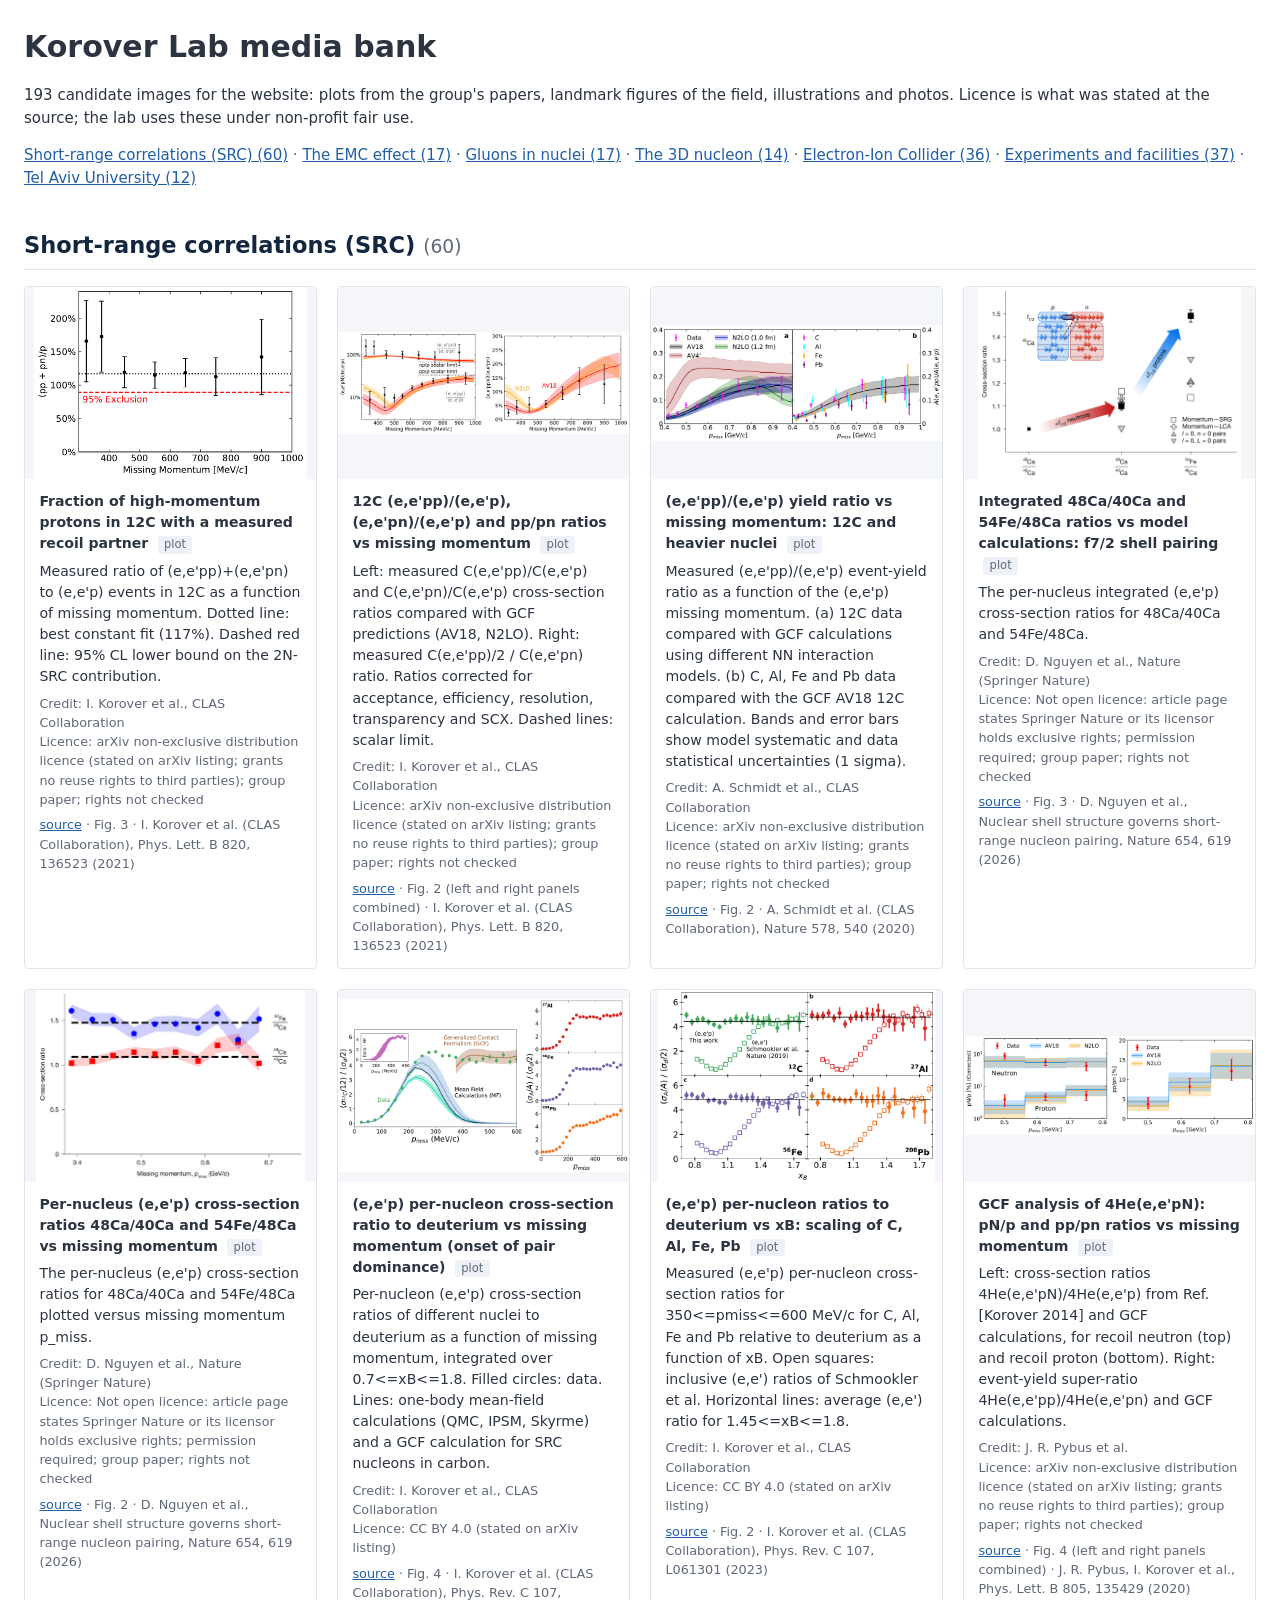
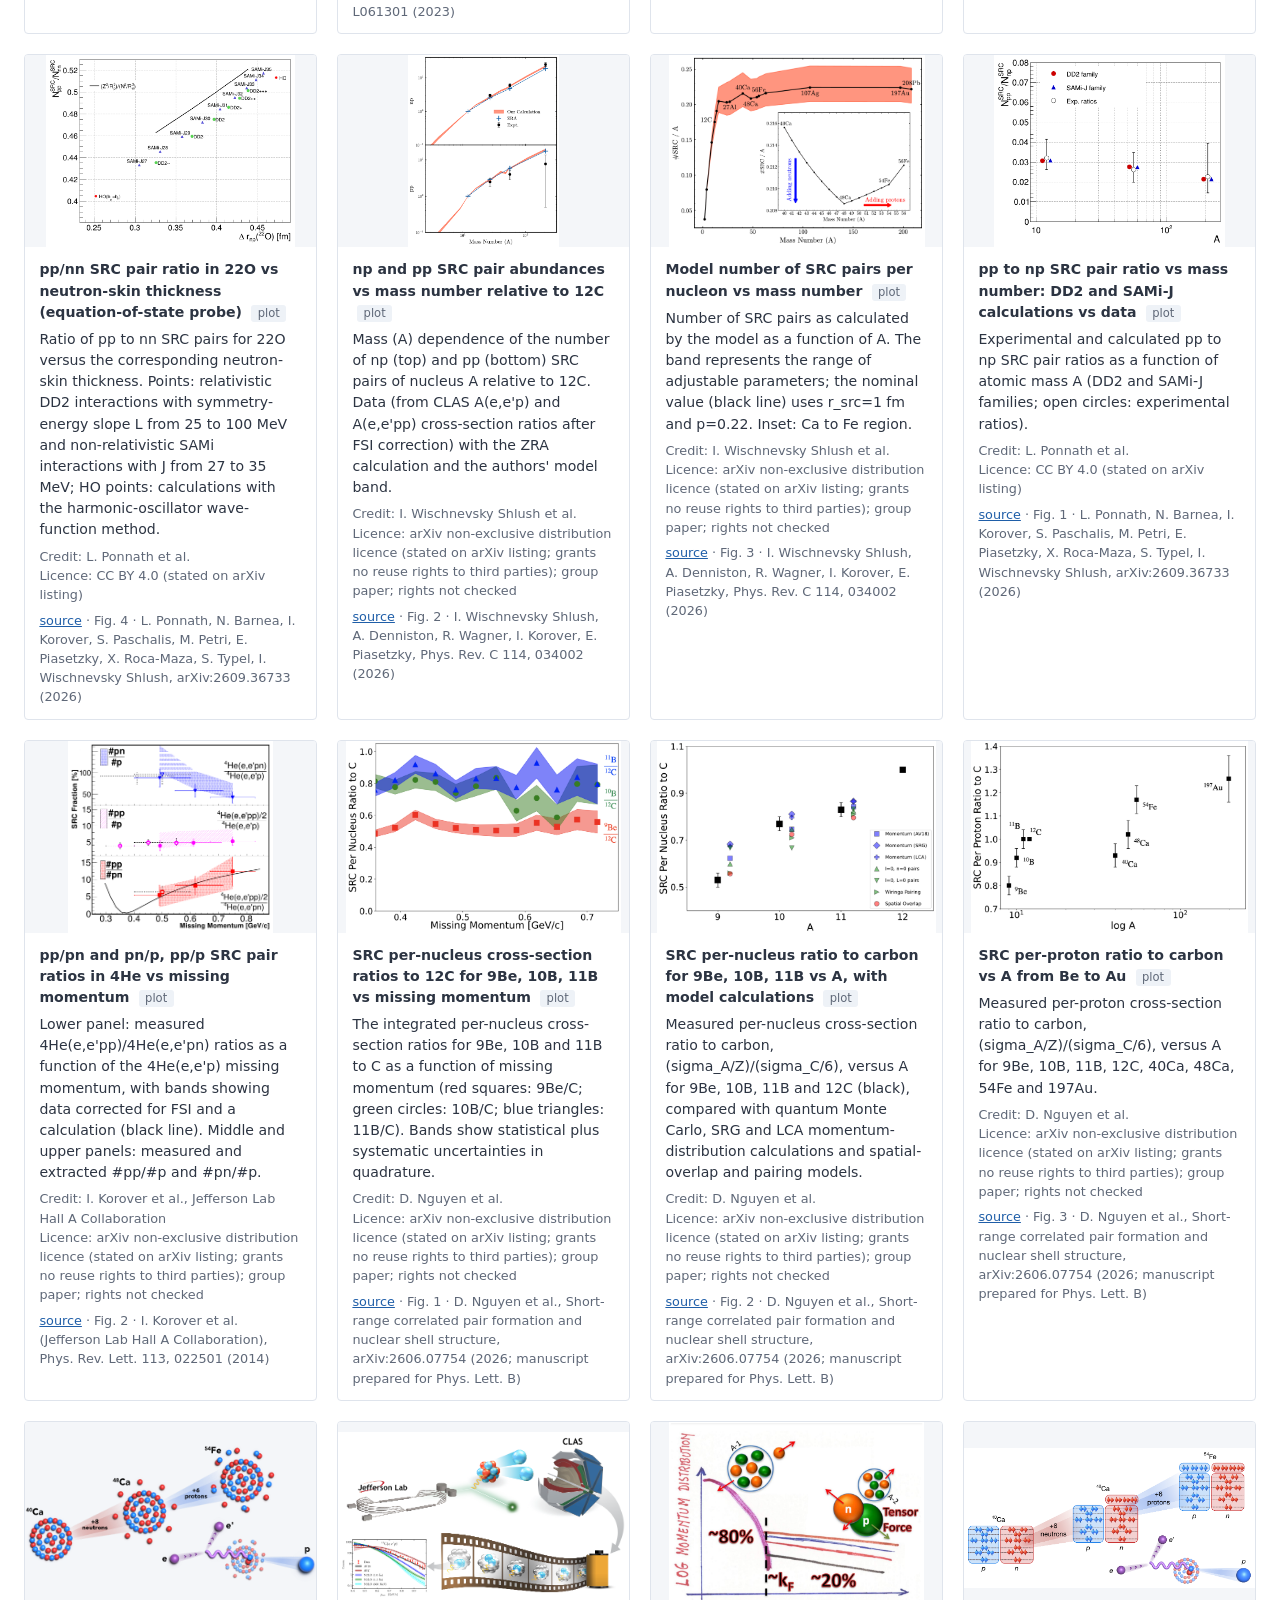
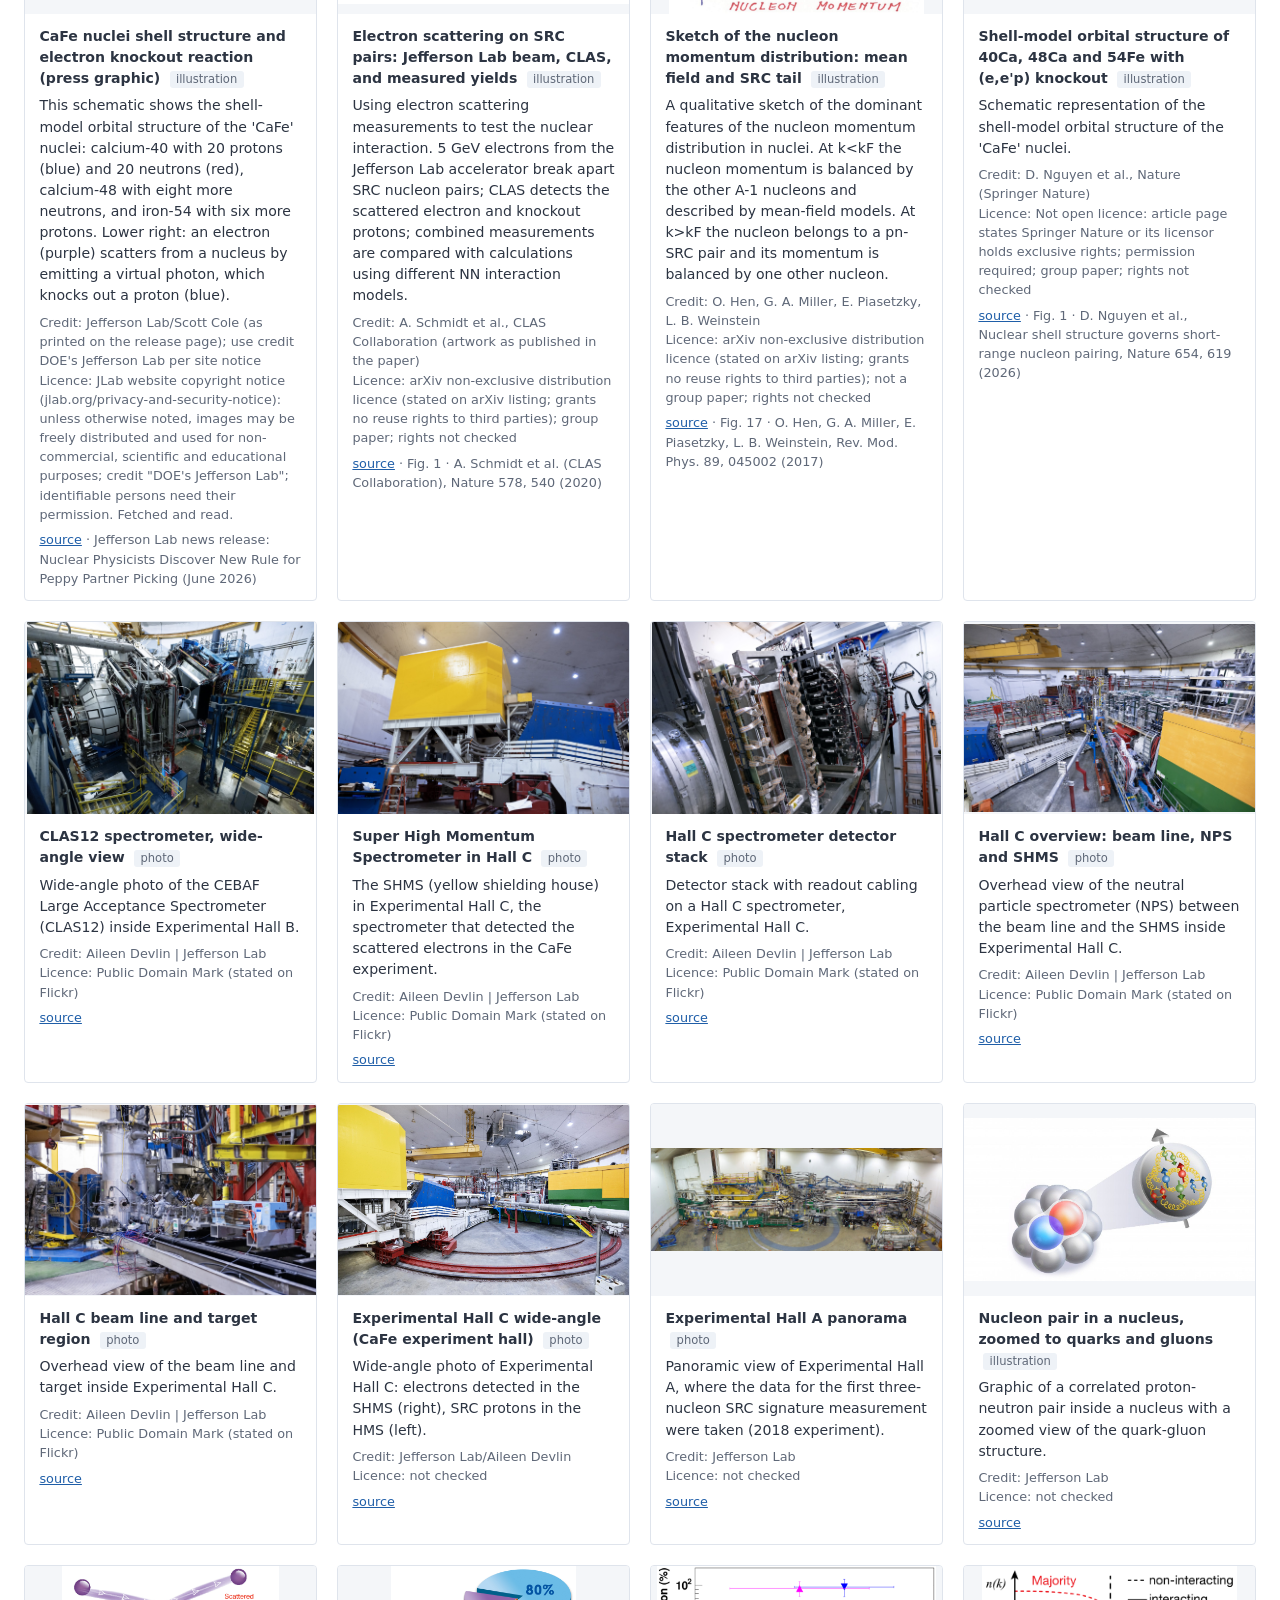
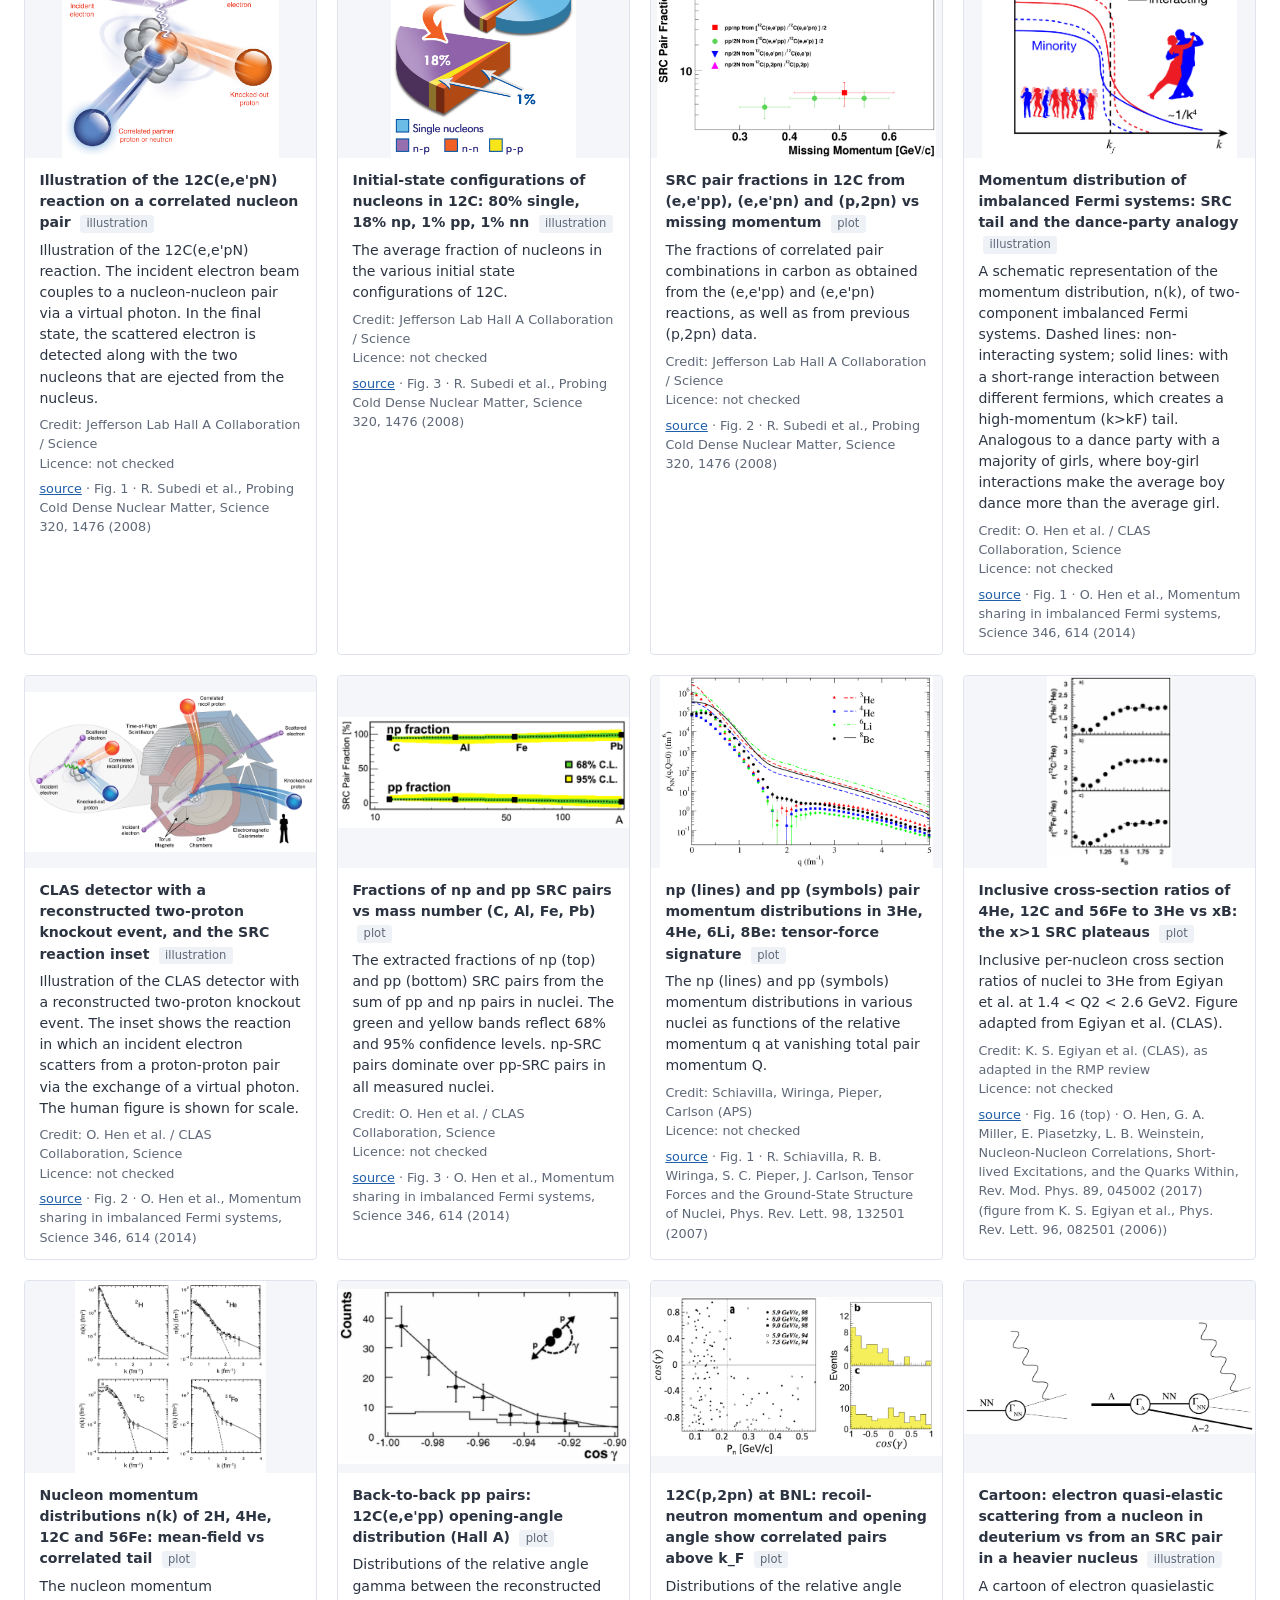
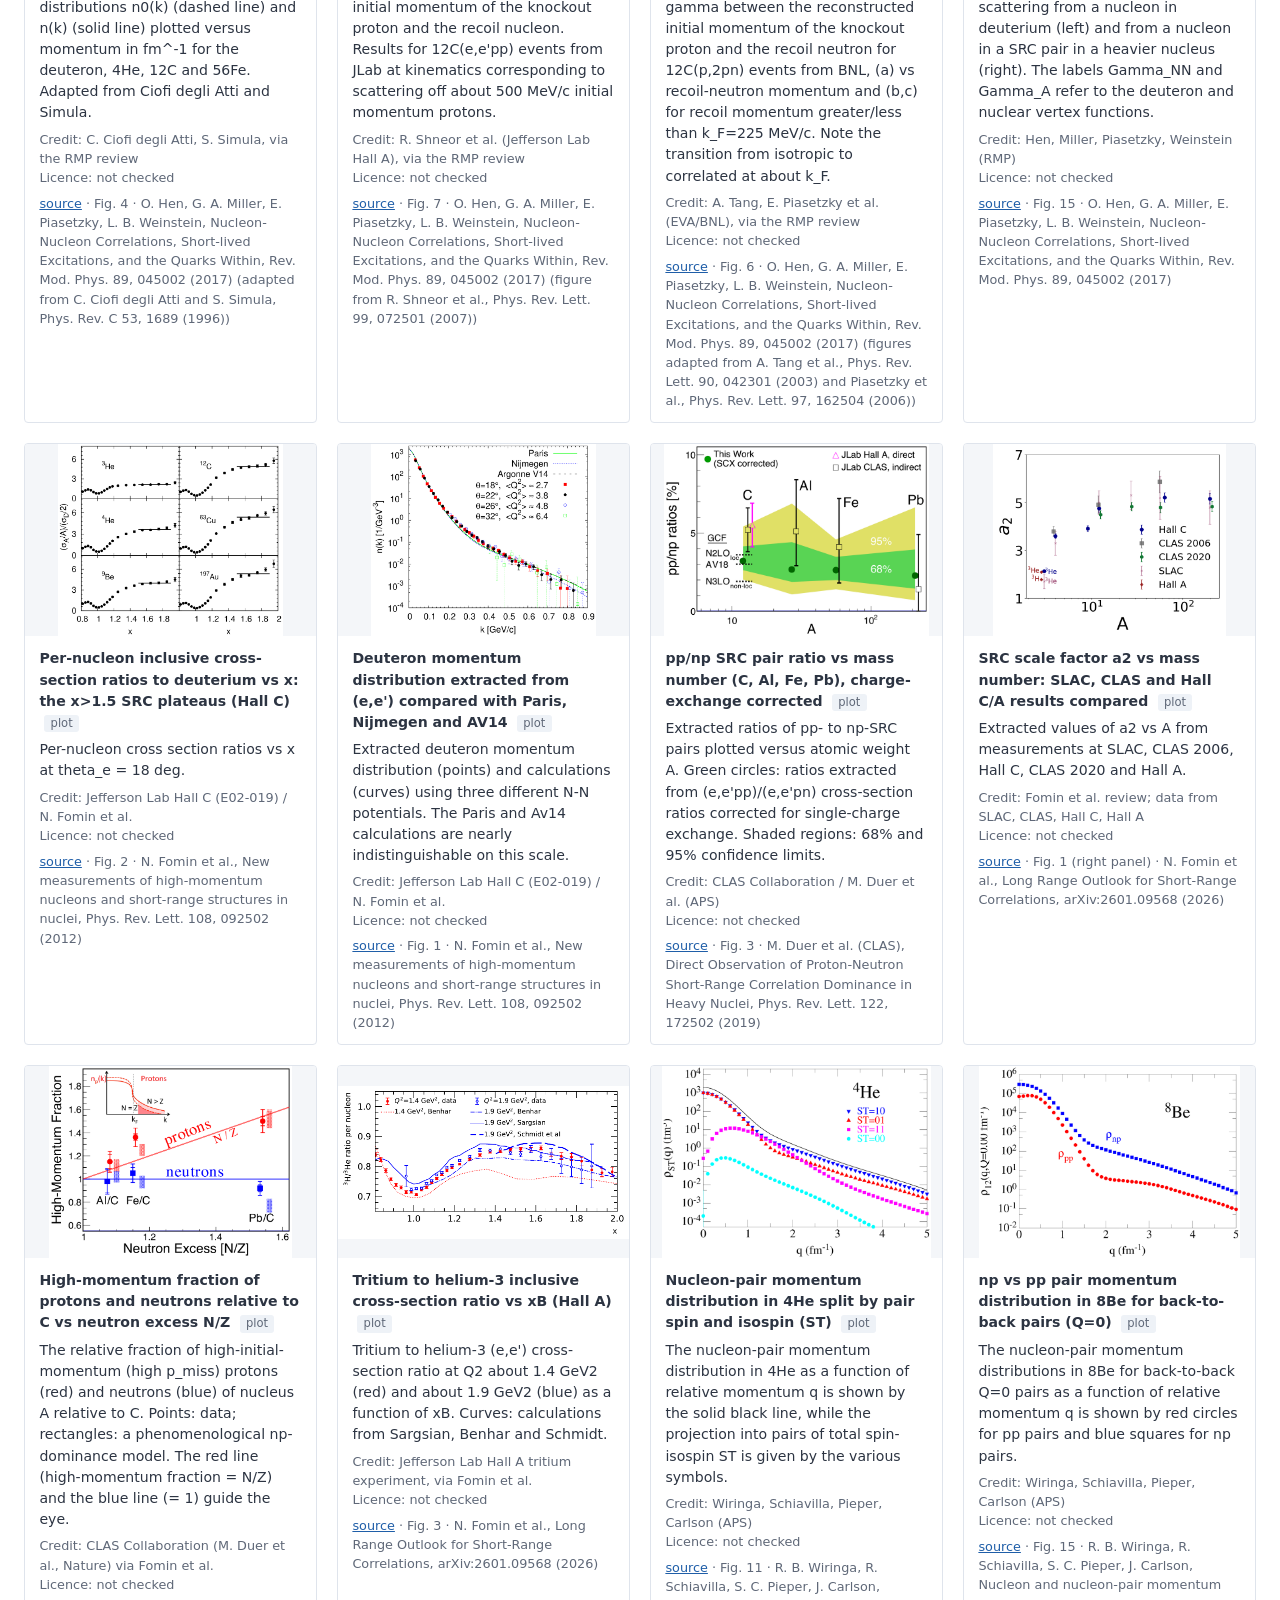
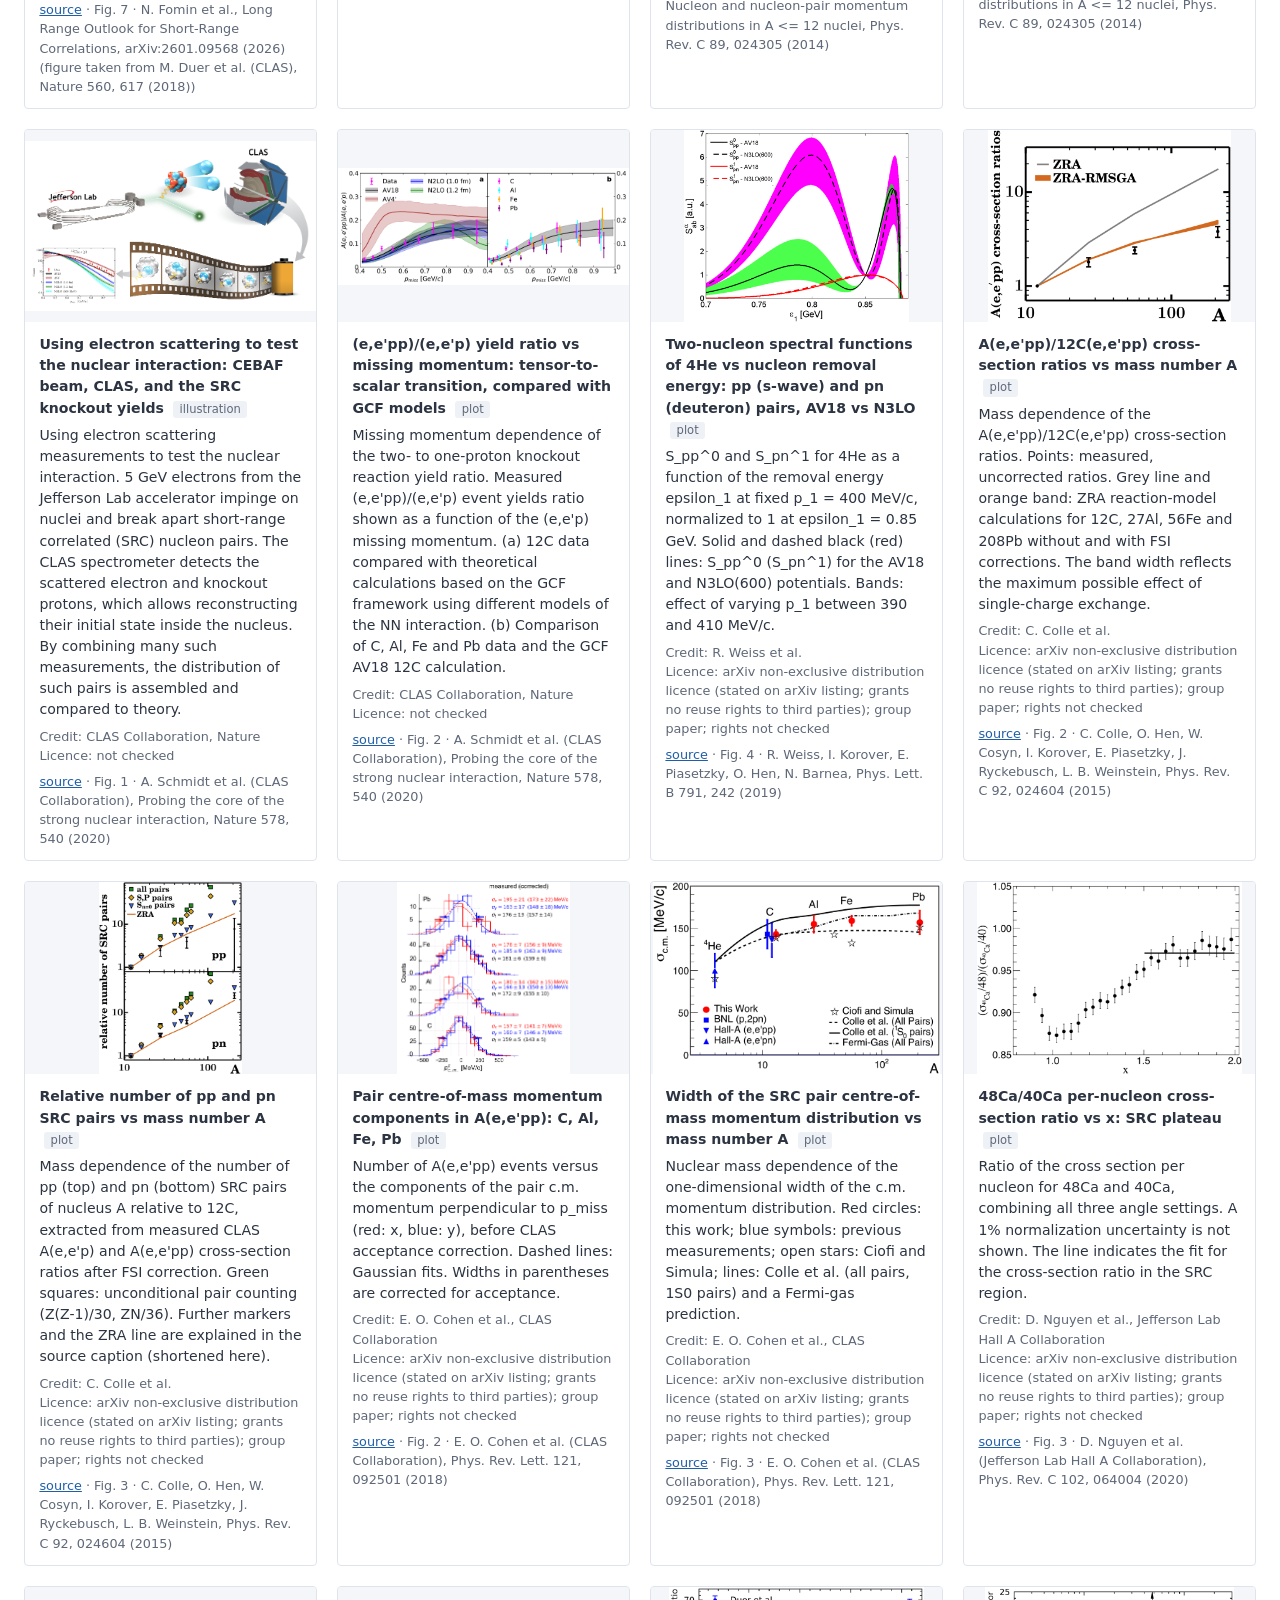
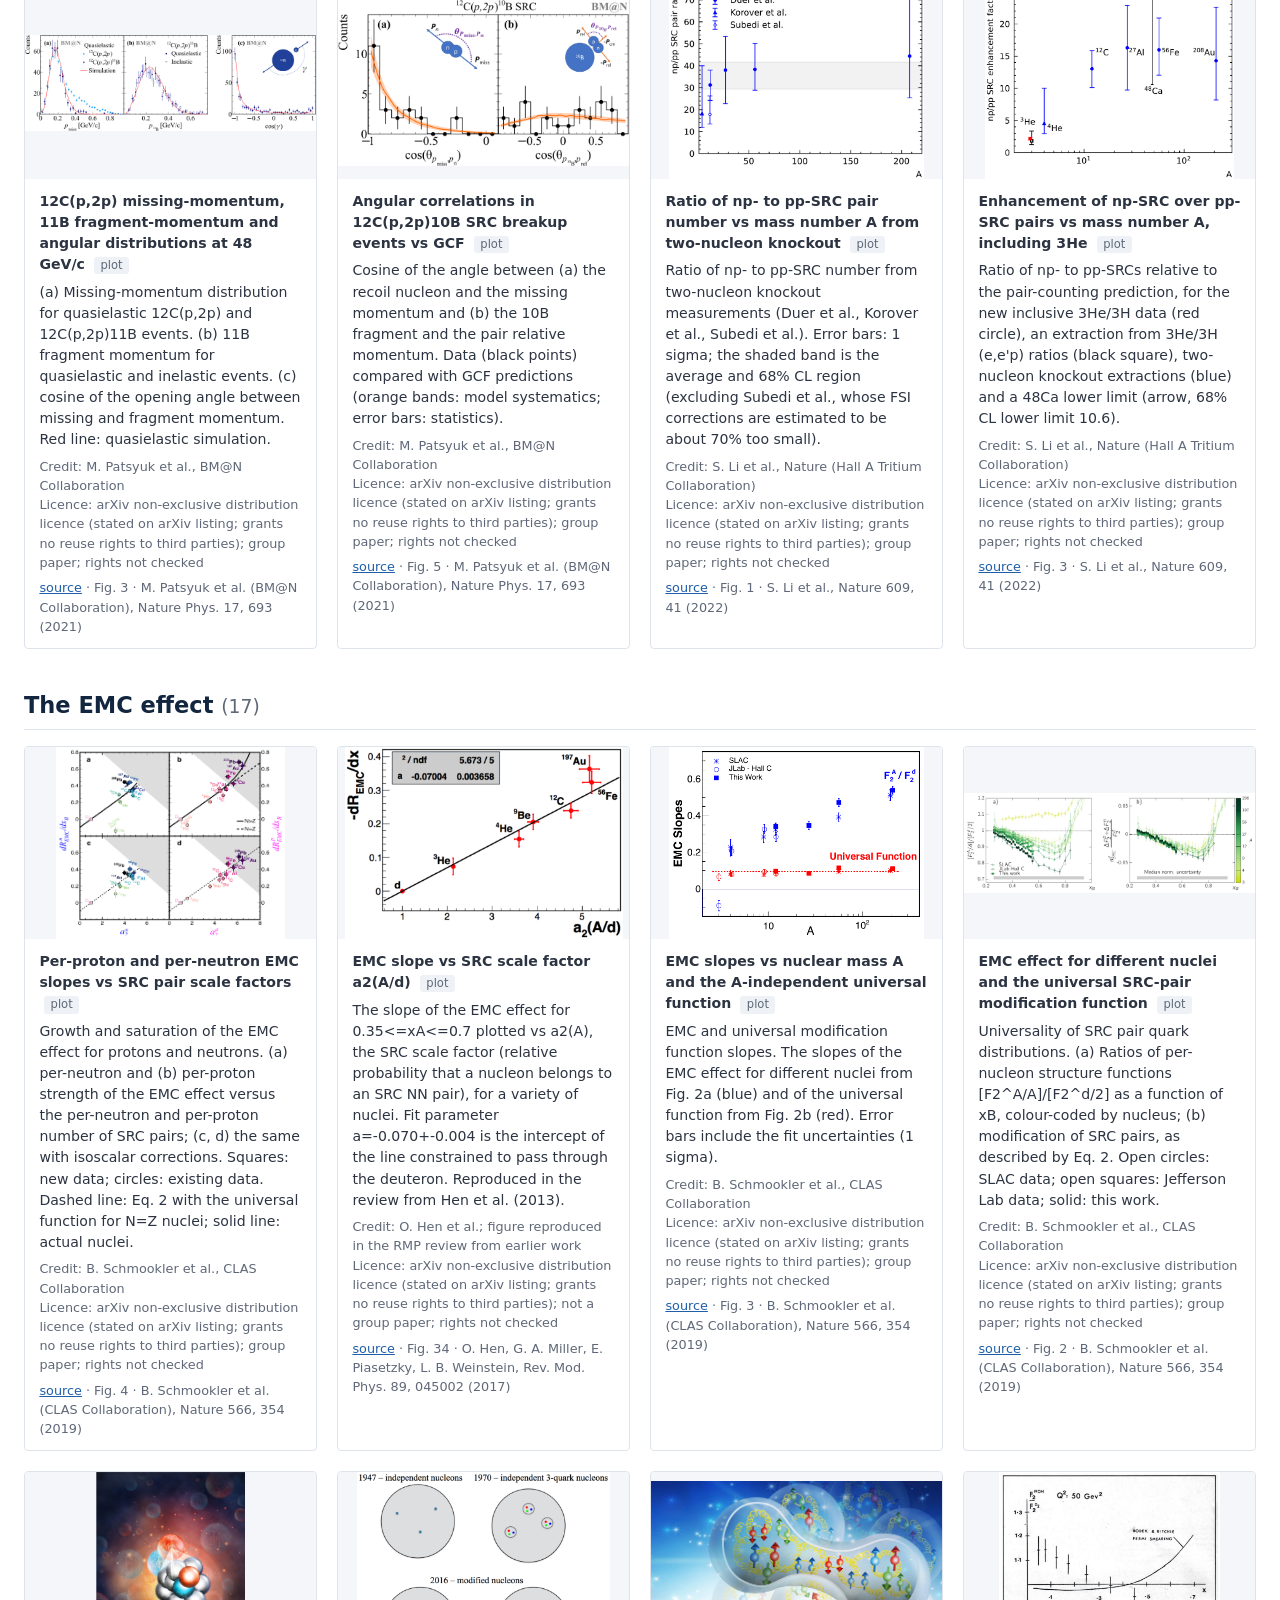
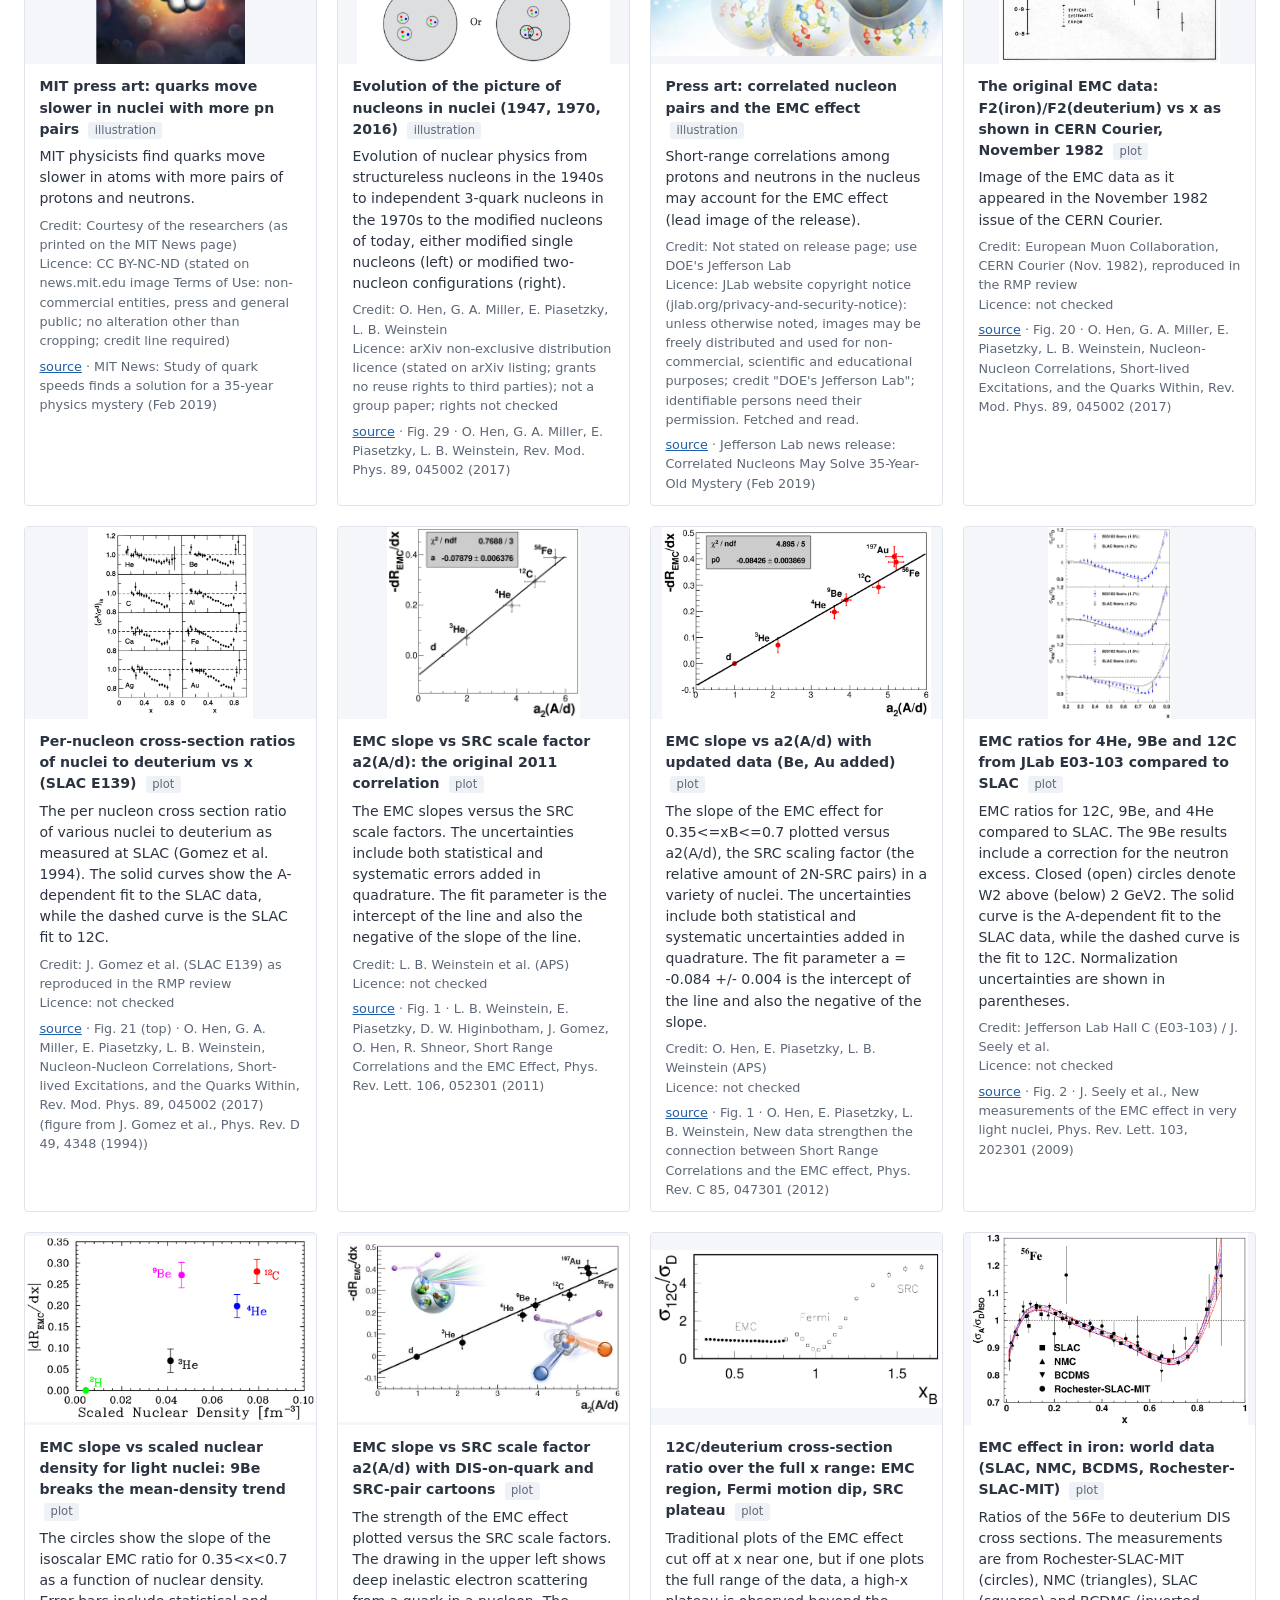
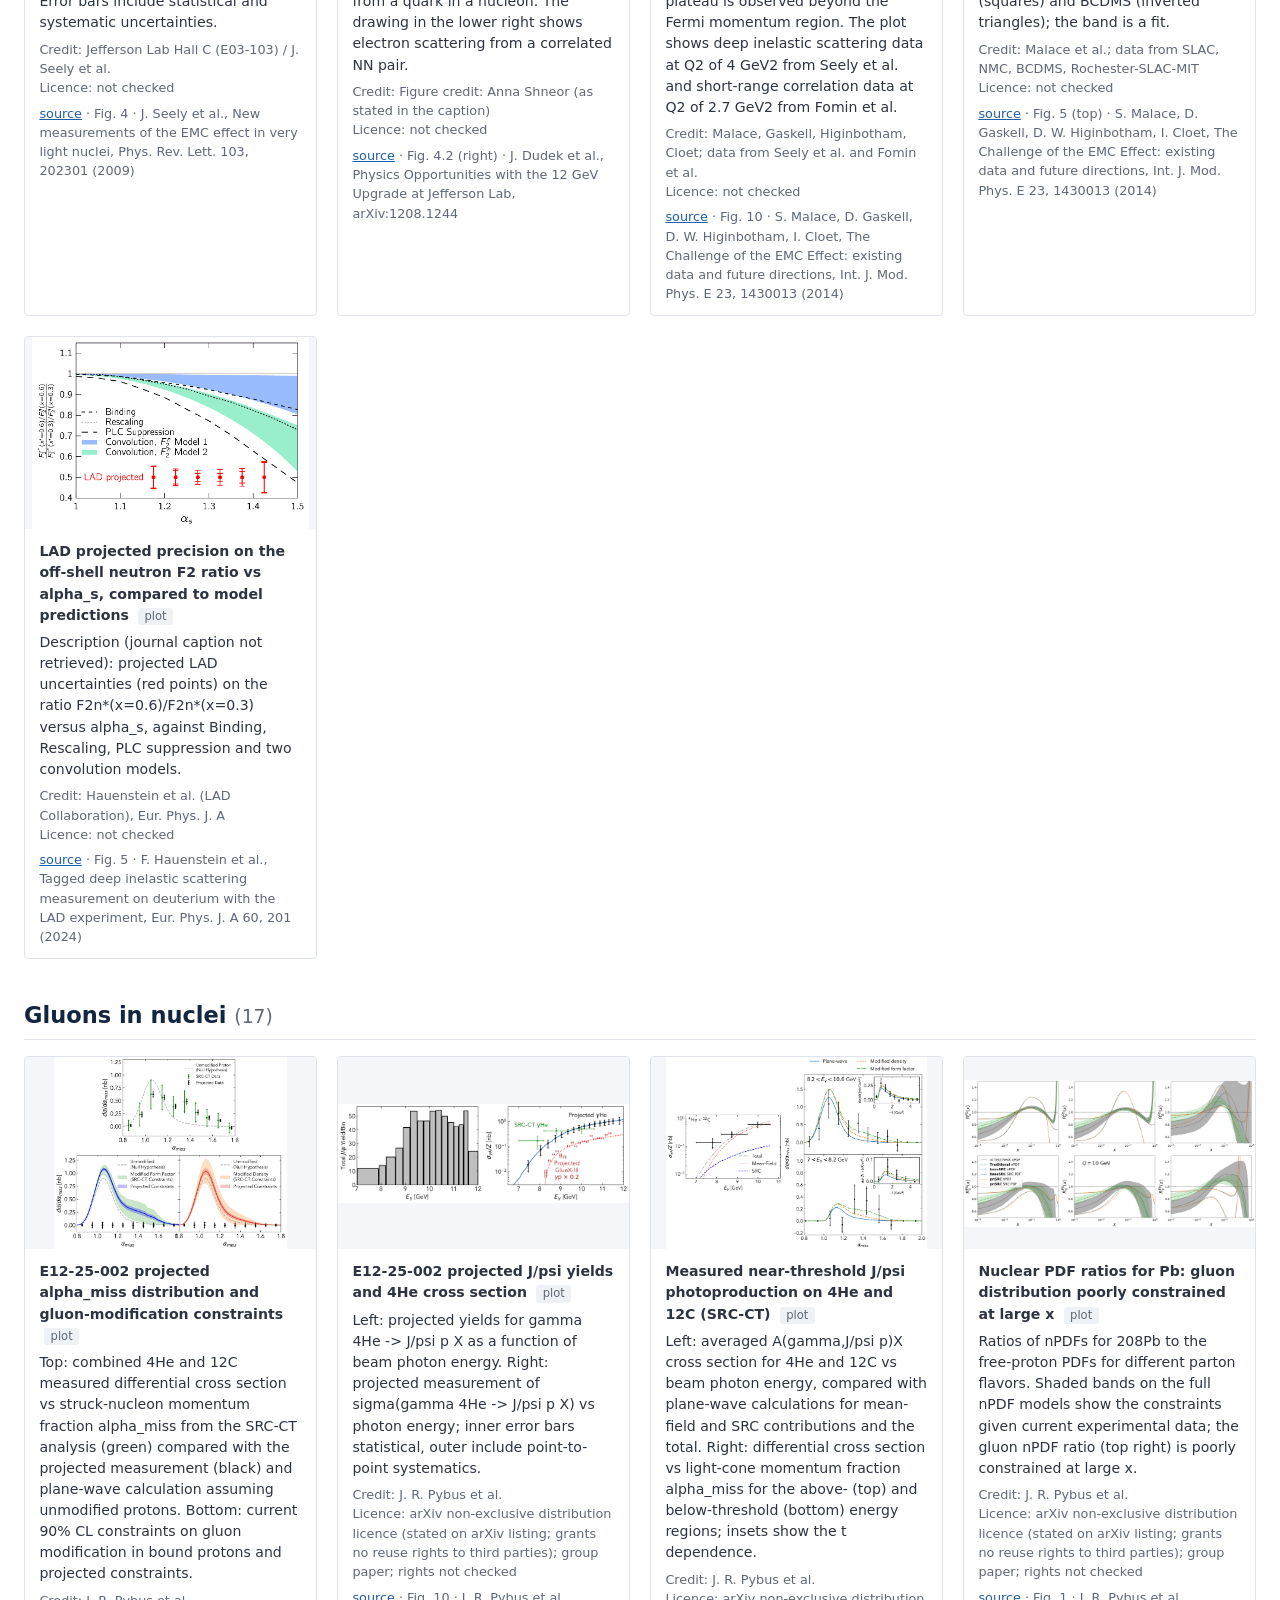
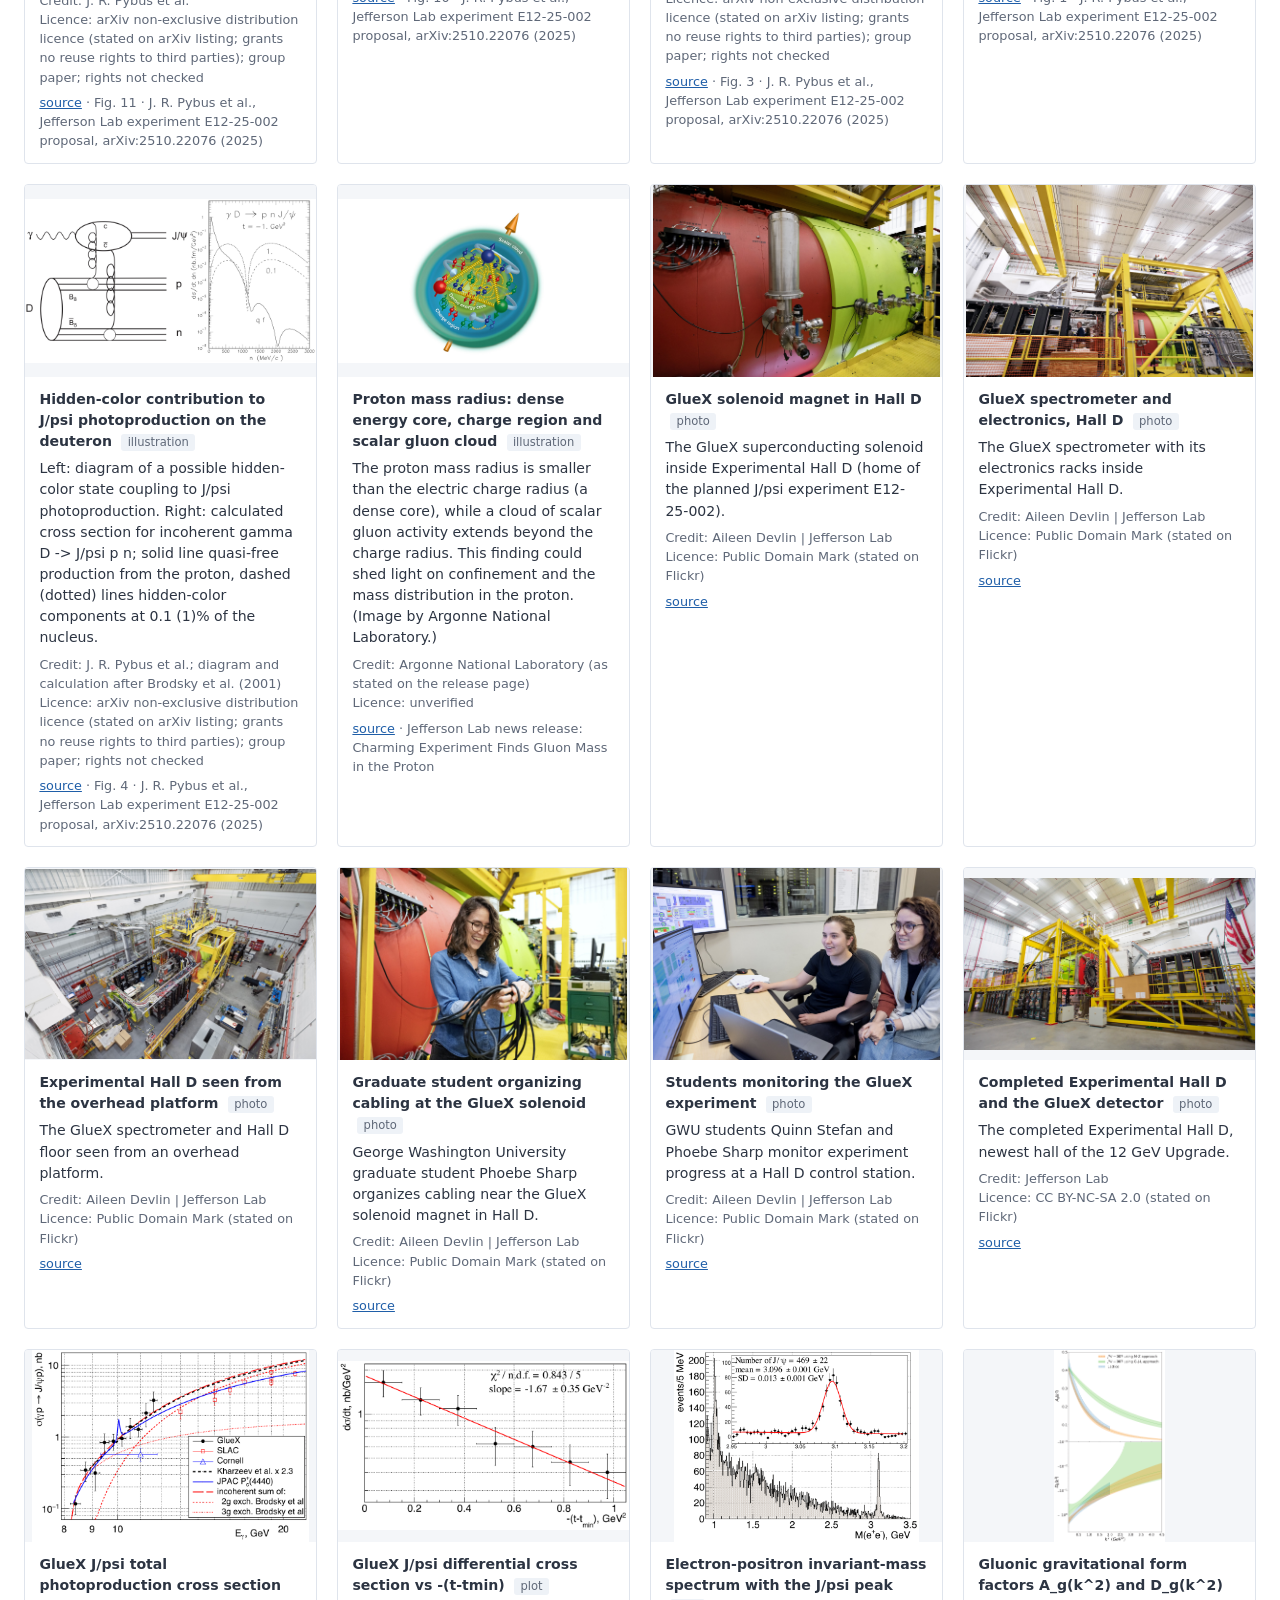
==== commit c1fafbbe: "Add SRC and nucleon 3D plots to the media bank Co-Authored-By: Claude Opus 5.5 <noreply@anthropic.co" ====
--- a/assets/media-bank/index.html
+++ b/assets/media-bank/index.html
@@ -11,9 +11,9 @@
 nav { margin-bottom: 1rem; color: #5f6878; } a { color: #1f5ea8; }
 </style></head><body>
 <h1>Korover Lab media bank</h1>
-<p>181 candidate images for the website: plots from the group's papers, landmark figures of the field, illustrations and photos. Licence is what was stated at the source; the lab uses these under non-profit fair use.</p>
-<nav><a href="#src">Short-range correlations (SRC) (50)</a> · <a href="#emc">The EMC effect (17)</a> · <a href="#gluons">Gluons in nuclei (17)</a> · <a href="#nucleon-3d">The 3D nucleon (12)</a> · <a href="#eic">Electron-Ion Collider (36)</a> · <a href="#experiments">Experiments and facilities (37)</a> · <a href="#tau">Tel Aviv University (12)</a></nav>
-<h2 id="src">Short-range correlations (SRC) <small>(50)</small></h2>
+<p>193 candidate images for the website: plots from the group's papers, landmark figures of the field, illustrations and photos. Licence is what was stated at the source; the lab uses these under non-profit fair use.</p>
+<nav><a href="#src">Short-range correlations (SRC) (60)</a> · <a href="#emc">The EMC effect (17)</a> · <a href="#gluons">Gluons in nuclei (17)</a> · <a href="#nucleon-3d">The 3D nucleon (14)</a> · <a href="#eic">Electron-Ion Collider (36)</a> · <a href="#experiments">Experiments and facilities (37)</a> · <a href="#tau">Tel Aviv University (12)</a></nav>
+<h2 id="src">Short-range correlations (SRC) <small>(60)</small></h2>
 <div class="grid">
 <figure><a href="plots/src/src-c12-pair-fraction-2021.png"><img src="plots/src/src-c12-pair-fraction-2021.png" alt="" loading="lazy"></a>
 <figcaption><b>Fraction of high-momentum protons in 12C with a measured recoil partner</b> <span class="chip">plot</span>
@@ -165,6 +165,36 @@
 <figure><a href="plots/src/src-eepp-over-eep-vs-pmiss-schmidt-2020.png"><img src="plots/src/src-eepp-over-eep-vs-pmiss-schmidt-2020.png" alt="" loading="lazy"></a>
 <figcaption><b>(e,e&#x27;pp)/(e,e&#x27;p) yield ratio vs missing momentum: tensor-to-scalar transition, compared with GCF models</b> <span class="chip">plot</span>
 <p>Missing momentum dependence of the two- to one-proton knockout reaction yield ratio. Measured (e,e&#x27;pp)/(e,e&#x27;p) event yields ratio shown as a function of the (e,e&#x27;p) missing momentum. (a) 12C data compared with theoretical calculations based on the GCF framework using different models of the NN interaction. (b) Comparison of C, Al, Fe and Pb data and the GCF AV18 12C calculation.</p><p class="meta">Credit: CLAS Collaboration, Nature<br>Licence: not checked</p><p class="meta"><a href="https://arxiv.org/abs/2004.11221">source</a> · Fig. 2 · A. Schmidt et al. (CLAS Collaboration), Probing the core of the strong nuclear interaction, Nature 578, 540 (2020)</p></figcaption></figure>
+<figure><a href="plots/src/src-spectral-function-pp-pn-vs-energy-weiss-2019.png"><img src="plots/src/src-spectral-function-pp-pn-vs-energy-weiss-2019.png" alt="" loading="lazy"></a>
+<figcaption><b>Two-nucleon spectral functions of 4He vs nucleon removal energy: pp (s-wave) and pn (deuteron) pairs, AV18 vs N3LO</b> <span class="chip">plot</span>
+<p>S_pp^0 and S_pn^1 for 4He as a function of the removal energy epsilon_1 at fixed p_1 = 400 MeV/c, normalized to 1 at epsilon_1 = 0.85 GeV. Solid and dashed black (red) lines: S_pp^0 (S_pn^1) for the AV18 and N3LO(600) potentials. Bands: effect of varying p_1 between 390 and 410 MeV/c.</p><p class="meta">Credit: R. Weiss et al.<br>Licence: arXiv non-exclusive distribution licence (stated on arXiv listing; grants no reuse rights to third parties); group paper; rights not checked</p><p class="meta"><a href="https://arxiv.org/abs/1806.10217">source</a> · Fig. 4 · R. Weiss, I. Korover, E. Piasetzky, O. Hen, N. Barnea, Phys. Lett. B 791, 242 (2019)</p></figcaption></figure>
+<figure><a href="plots/src/src-eepp-cross-section-ratios-vs-A-colle-2015.png"><img src="plots/src/src-eepp-cross-section-ratios-vs-A-colle-2015.png" alt="" loading="lazy"></a>
+<figcaption><b>A(e,e&#x27;pp)/12C(e,e&#x27;pp) cross-section ratios vs mass number A</b> <span class="chip">plot</span>
+<p>Mass dependence of the A(e,e&#x27;pp)/12C(e,e&#x27;pp) cross-section ratios. Points: measured, uncorrected ratios. Grey line and orange band: ZRA reaction-model calculations for 12C, 27Al, 56Fe and 208Pb without and with FSI corrections. The band width reflects the maximum possible effect of single-charge exchange.</p><p class="meta">Credit: C. Colle et al.<br>Licence: arXiv non-exclusive distribution licence (stated on arXiv listing; grants no reuse rights to third parties); group paper; rights not checked</p><p class="meta"><a href="https://arxiv.org/abs/1503.06050">source</a> · Fig. 2 · C. Colle, O. Hen, W. Cosyn, I. Korover, E. Piasetzky, J. Ryckebusch, L. B. Weinstein, Phys. Rev. C 92, 024604 (2015)</p></figcaption></figure>
+<figure><a href="plots/src/src-pp-pn-pair-number-vs-A-colle-2015.png"><img src="plots/src/src-pp-pn-pair-number-vs-A-colle-2015.png" alt="" loading="lazy"></a>
+<figcaption><b>Relative number of pp and pn SRC pairs vs mass number A</b> <span class="chip">plot</span>
+<p>Mass dependence of the number of pp (top) and pn (bottom) SRC pairs of nucleus A relative to 12C, extracted from measured CLAS A(e,e&#x27;p) and A(e,e&#x27;pp) cross-section ratios after FSI correction. Green squares: unconditional pair counting (Z(Z-1)/30, ZN/36). Further markers and the ZRA line are explained in the source caption (shortened here).</p><p class="meta">Credit: C. Colle et al.<br>Licence: arXiv non-exclusive distribution licence (stated on arXiv listing; grants no reuse rights to third parties); group paper; rights not checked</p><p class="meta"><a href="https://arxiv.org/abs/1503.06050">source</a> · Fig. 3 · C. Colle, O. Hen, W. Cosyn, I. Korover, E. Piasetzky, J. Ryckebusch, L. B. Weinstein, Phys. Rev. C 92, 024604 (2015)</p></figcaption></figure>
+<figure><a href="plots/src/src-pp-cm-momentum-components-cohen-2018.png"><img src="plots/src/src-pp-cm-momentum-components-cohen-2018.png" alt="" loading="lazy"></a>
+<figcaption><b>Pair centre-of-mass momentum components in A(e,e&#x27;pp): C, Al, Fe, Pb</b> <span class="chip">plot</span>
+<p>Number of A(e,e&#x27;pp) events versus the components of the pair c.m. momentum perpendicular to p_miss (red: x, blue: y), before CLAS acceptance correction. Dashed lines: Gaussian fits. Widths in parentheses are corrected for acceptance.</p><p class="meta">Credit: E. O. Cohen et al., CLAS Collaboration<br>Licence: arXiv non-exclusive distribution licence (stated on arXiv listing; grants no reuse rights to third parties); group paper; rights not checked</p><p class="meta"><a href="https://arxiv.org/abs/1805.01981">source</a> · Fig. 2 · E. O. Cohen et al. (CLAS Collaboration), Phys. Rev. Lett. 121, 092501 (2018)</p></figcaption></figure>
+<figure><a href="plots/src/src-pp-cm-width-vs-A-cohen-2018.png"><img src="plots/src/src-pp-cm-width-vs-A-cohen-2018.png" alt="" loading="lazy"></a>
+<figcaption><b>Width of the SRC pair centre-of-mass momentum distribution vs mass number A</b> <span class="chip">plot</span>
+<p>Nuclear mass dependence of the one-dimensional width of the c.m. momentum distribution. Red circles: this work; blue symbols: previous measurements; open stars: Ciofi and Simula; lines: Colle et al. (all pairs, 1S0 pairs) and a Fermi-gas prediction.</p><p class="meta">Credit: E. O. Cohen et al., CLAS Collaboration<br>Licence: arXiv non-exclusive distribution licence (stated on arXiv listing; grants no reuse rights to third parties); group paper; rights not checked</p><p class="meta"><a href="https://arxiv.org/abs/1805.01981">source</a> · Fig. 3 · E. O. Cohen et al. (CLAS Collaboration), Phys. Rev. Lett. 121, 092501 (2018)</p></figcaption></figure>
+<figure><a href="plots/src/src-ca48-ca40-ratio-nguyen-2020.png"><img src="plots/src/src-ca48-ca40-ratio-nguyen-2020.png" alt="" loading="lazy"></a>
+<figcaption><b>48Ca/40Ca per-nucleon cross-section ratio vs x: SRC plateau</b> <span class="chip">plot</span>
+<p>Ratio of the cross section per nucleon for 48Ca and 40Ca, combining all three angle settings. A 1% normalization uncertainty is not shown. The line indicates the fit for the cross-section ratio in the SRC region.</p><p class="meta">Credit: D. Nguyen et al., Jefferson Lab Hall A Collaboration<br>Licence: arXiv non-exclusive distribution licence (stated on arXiv listing; grants no reuse rights to third parties); group paper; rights not checked</p><p class="meta"><a href="https://arxiv.org/abs/2004.11448">source</a> · Fig. 3 · D. Nguyen et al. (Jefferson Lab Hall A Collaboration), Phys. Rev. C 102, 064004 (2020)</p></figcaption></figure>
+<figure><a href="plots/src/src-c12-p2p-momentum-distributions-patsyuk-2021.png"><img src="plots/src/src-c12-p2p-momentum-distributions-patsyuk-2021.png" alt="" loading="lazy"></a>
+<figcaption><b>12C(p,2p) missing-momentum, 11B fragment-momentum and angular distributions at 48 GeV/c</b> <span class="chip">plot</span>
+<p>(a) Missing-momentum distribution for quasielastic 12C(p,2p) and 12C(p,2p)11B events. (b) 11B fragment momentum for quasielastic and inelastic events. (c) cosine of the opening angle between missing and fragment momentum. Red line: quasielastic simulation.</p><p class="meta">Credit: M. Patsyuk et al., BM@N Collaboration<br>Licence: arXiv non-exclusive distribution licence (stated on arXiv listing; grants no reuse rights to third parties); group paper; rights not checked</p><p class="meta"><a href="https://arxiv.org/abs/2102.02626">source</a> · Fig. 3 · M. Patsyuk et al. (BM@N Collaboration), Nature Phys. 17, 693 (2021)</p></figcaption></figure>
+<figure><a href="plots/src/src-c12-p2p-10b-angular-correlations-patsyuk-2021.png"><img src="plots/src/src-c12-p2p-10b-angular-correlations-patsyuk-2021.png" alt="" loading="lazy"></a>
+<figcaption><b>Angular correlations in 12C(p,2p)10B SRC breakup events vs GCF</b> <span class="chip">plot</span>
+<p>Cosine of the angle between (a) the recoil nucleon and the missing momentum and (b) the 10B fragment and the pair relative momentum. Data (black points) compared with GCF predictions (orange bands: model systematics; error bars: statistics).</p><p class="meta">Credit: M. Patsyuk et al., BM@N Collaboration<br>Licence: arXiv non-exclusive distribution licence (stated on arXiv listing; grants no reuse rights to third parties); group paper; rights not checked</p><p class="meta"><a href="https://arxiv.org/abs/2102.02626">source</a> · Fig. 5 · M. Patsyuk et al. (BM@N Collaboration), Nature Phys. 17, 693 (2021)</p></figcaption></figure>
+<figure><a href="plots/src/src-np-pp-ratio-vs-A-li-2022.png"><img src="plots/src/src-np-pp-ratio-vs-A-li-2022.png" alt="" loading="lazy"></a>
+<figcaption><b>Ratio of np- to pp-SRC pair number vs mass number A from two-nucleon knockout</b> <span class="chip">plot</span>
+<p>Ratio of np- to pp-SRC number from two-nucleon knockout measurements (Duer et al., Korover et al., Subedi et al.). Error bars: 1 sigma; the shaded band is the average and 68% CL region (excluding Subedi et al., whose FSI corrections are estimated to be about 70% too small).</p><p class="meta">Credit: S. Li et al., Nature (Hall A Tritium Collaboration)<br>Licence: arXiv non-exclusive distribution licence (stated on arXiv listing; grants no reuse rights to third parties); group paper; rights not checked</p><p class="meta"><a href="https://arxiv.org/abs/2210.04189">source</a> · Fig. 1 · S. Li et al., Nature 609, 41 (2022)</p></figcaption></figure>
+<figure><a href="plots/src/src-np-enhancement-over-pp-li-2022.png"><img src="plots/src/src-np-enhancement-over-pp-li-2022.png" alt="" loading="lazy"></a>
+<figcaption><b>Enhancement of np-SRC over pp-SRC pairs vs mass number A, including 3He</b> <span class="chip">plot</span>
+<p>Ratio of np- to pp-SRCs relative to the pair-counting prediction, for the new inclusive 3He/3H data (red circle), an extraction from 3He/3H (e,e&#x27;p) ratios (black square), two-nucleon knockout extractions (blue) and a 48Ca lower limit (arrow, 68% CL lower limit 10.6).</p><p class="meta">Credit: S. Li et al., Nature (Hall A Tritium Collaboration)<br>Licence: arXiv non-exclusive distribution licence (stated on arXiv listing; grants no reuse rights to third parties); group paper; rights not checked</p><p class="meta"><a href="https://arxiv.org/abs/2210.04189">source</a> · Fig. 3 · S. Li et al., Nature 609, 41 (2022)</p></figcaption></figure>
 </div>
 <h2 id="emc">The EMC effect <small>(17)</small></h2>
 <div class="grid">
@@ -274,7 +304,7 @@
 <figcaption><b>J/psi-007 in Hall C: photoproduction diagram, phase space and spectrometer layout</b> <span class="chip">illustration</span>
 <p>(a) Diagram for exclusive J/psi photoproduction off a nucleon at large invariant mass. (b) Phase space |t-tmin| vs E_gamma covered in four kinematic settings. (c) Layout of the J/psi-007 experiment in Hall C: a 10.6 GeV electron beam on a liquid hydrogen target after an 8.5% Cu radiator; the bremsstrahlung photons make J/psi that decay to e+e- detected in HMS and SHMS.</p><p class="meta">Credit: Hall C J/psi-007 Collaboration (Nature)<br>Licence: not checked</p><p class="meta"><a href="https://arxiv.org/abs/2207.05212">source</a> · Fig. 1 · B. Duran et al., Determining the Proton&#x27;s Gluonic Gravitational Form Factors, Nature 615, 813 (2023)</p></figcaption></figure>
 </div>
-<h2 id="nucleon-3d">The 3D nucleon <small>(12)</small></h2>
+<h2 id="nucleon-3d">The 3D nucleon <small>(14)</small></h2>
 <div class="grid">
 <figure><a href="plots/nucleon-3d/n3d-cff-flavor-separation-2020.png"><img src="plots/nucleon-3d/n3d-cff-flavor-separation-2020.png" alt="" loading="lazy"></a>
 <figcaption><b>Flavor separation of helicity-conserved Compton form factors (u and d quarks)</b> <span class="chip">plot</span>
@@ -312,6 +342,12 @@
 <figure><a href="illustrations/nucleon-3d/n3d-wigner-tmd-gpd-tomography-jlab12-2012.png"><img src="illustrations/nucleon-3d/n3d-wigner-tmd-gpd-tomography-jlab12-2012.png" alt="" loading="lazy"></a>
 <figcaption><b>Wigner distribution and its 3D descriptions: TMDs (momentum tomography) and GPDs (spatial tomography)</b> <span class="chip">illustration</span>
 <p>The Wigner distributions yield a unified description of a nucleon in terms of the position and momenta of its constituents. The uncertainty principle precludes knowing both position and momentum simultaneously, but the three-dimensional GPDs and TMDs provide a powerful spatial and momentum tomography. The differential variables along the arrows indicate the variable integrated over to move from the upper to lower distributions.</p><p class="meta">Credit: Jefferson Lab 12 GeV physics white paper authors<br>Licence: not checked</p><p class="meta"><a href="https://arxiv.org/abs/1208.1244">source</a> · Fig. 3.1 · J. Dudek et al., Physics Opportunities with the 12 GeV Upgrade at Jefferson Lab, arXiv:1208.1244</p></figcaption></figure>
+<figure><a href="plots/nucleon-3d/n3d-dvcs-proton-cross-sections-defurne-2017.png"><img src="plots/nucleon-3d/n3d-dvcs-proton-cross-sections-defurne-2017.png" alt="" loading="lazy"></a>
+<figcaption><b>DVCS beam-helicity-dependent and -independent cross sections vs phi at Q2 = 1.75 GeV2</b> <span class="chip">plot</span>
+<p>Helicity-dependent and helicity-independent DVCS cross sections at Q2 = 1.75 GeV2, x_B = 0.36, t = -0.30 GeV2 for beam energies 4.455 GeV (left) and 5.55 GeV (right). Dashed: LT/LO fit; solid: higher-twist fit; grey: KM15 fit to earlier data.</p><p class="meta">Credit: M. Defurne et al., Jefferson Lab Hall A Collaboration<br>Licence: arXiv non-exclusive distribution licence (stated on arXiv listing; grants no reuse rights to third parties); group paper; rights not checked</p><p class="meta"><a href="https://arxiv.org/abs/1703.09442">source</a> · Fig. 4 · M. Defurne et al. (Jefferson Lab Hall A Collaboration), Nature Commun. 8, 1408 (2017)</p></figcaption></figure>
+<figure><a href="plots/nucleon-3d/n3d-pi0-lt-tl-tt-cross-sections-defurne-2016.png"><img src="plots/nucleon-3d/n3d-pi0-lt-tl-tt-cross-sections-defurne-2016.png" alt="" loading="lazy"></a>
+<figcaption><b>pi0 electroproduction: separated dsigma_T, dsigma_L, dsigma_TL, dsigma_TT vs t</b> <span class="chip">plot</span>
+<p>dsigma_T/dt, dsigma_L/dt, dsigma_TL/dt and dsigma_TT/dt versus t_min - t for Q2 = 1.5, 1.75 and 2 GeV2 at x_B = 0.36, compared with Goloskokov-Kroll, Liuti-Goldstein and VGG model predictions. Bands: normalization systematics.</p><p class="meta">Credit: M. Defurne et al., Jefferson Lab Hall A Collaboration<br>Licence: arXiv non-exclusive distribution licence (stated on arXiv listing; grants no reuse rights to third parties); group paper; rights not checked</p><p class="meta"><a href="https://arxiv.org/abs/1608.01003">source</a> · Fig. 4 · M. Defurne et al. (Jefferson Lab Hall A Collaboration), Phys. Rev. Lett. 117, 262001 (2016)</p></figcaption></figure>
 </div>
 <h2 id="eic">Electron-Ion Collider <small>(36)</small></h2>
 <div class="grid">
